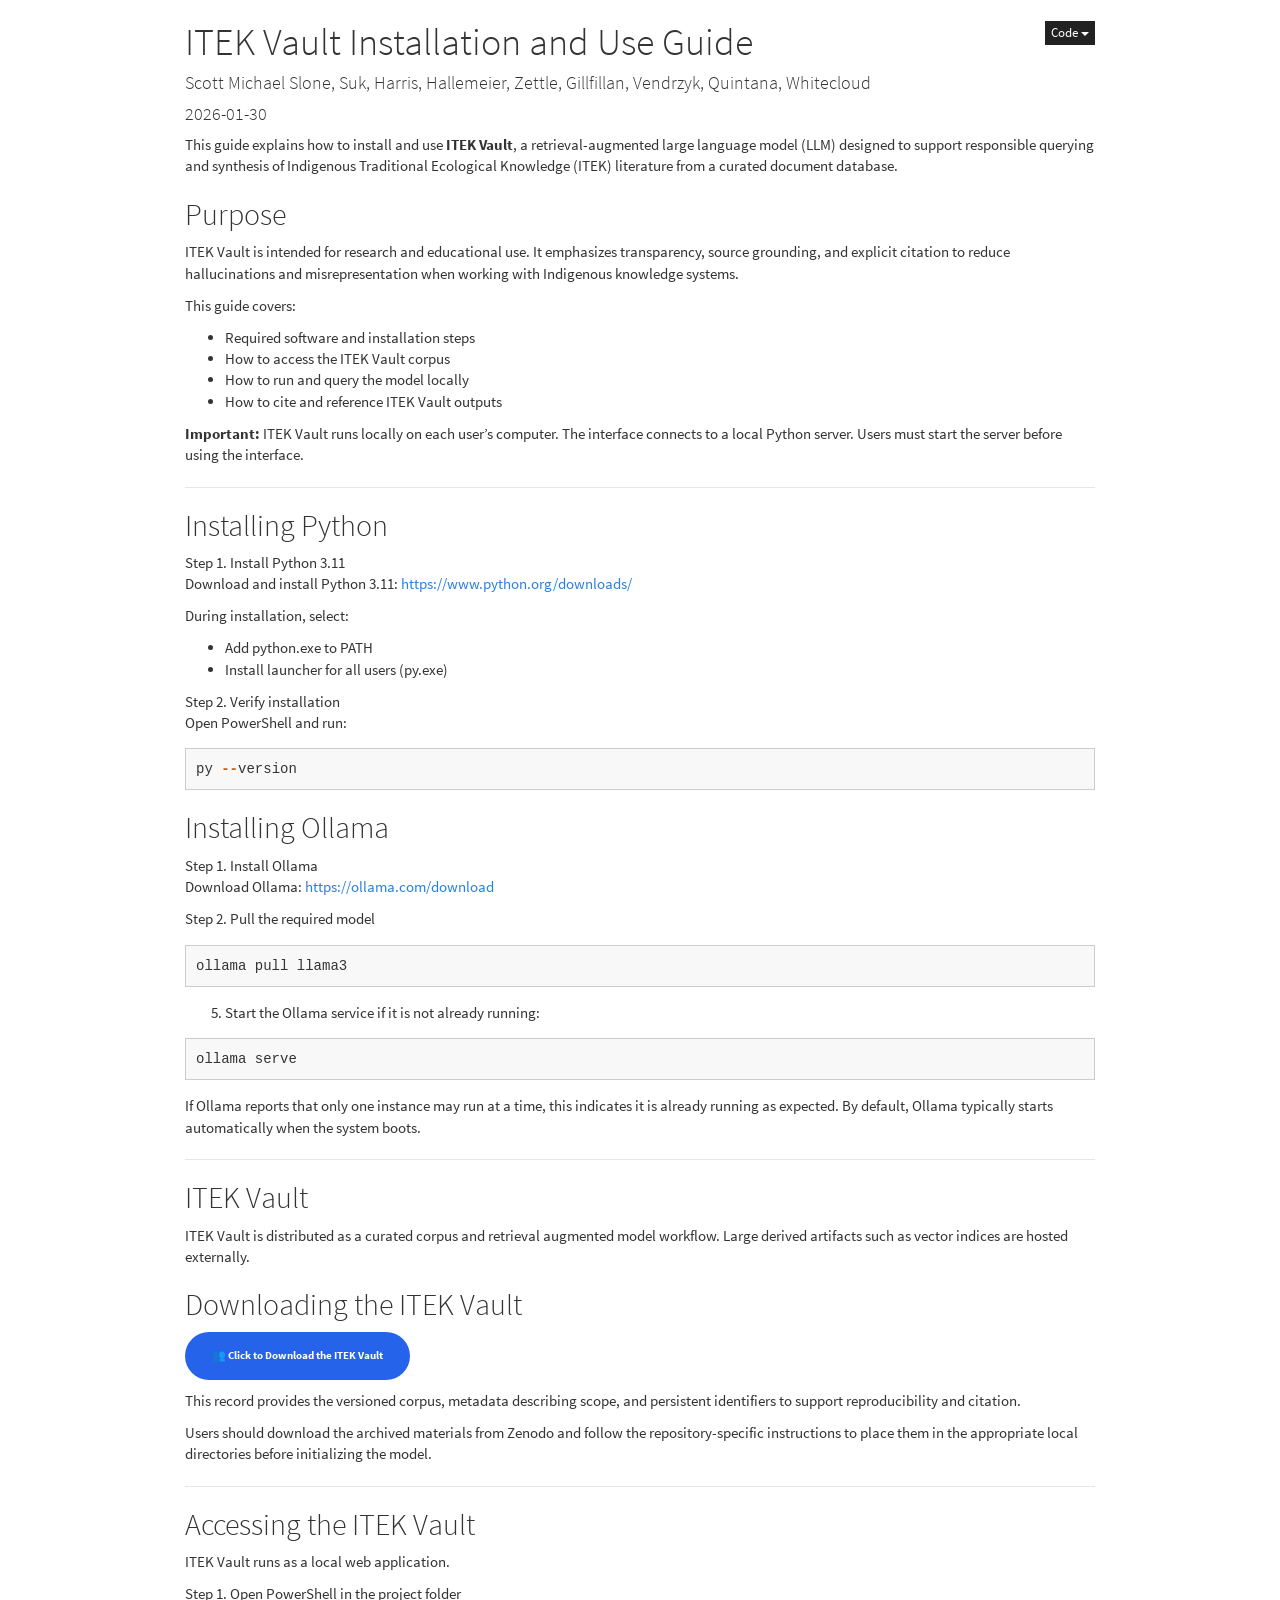
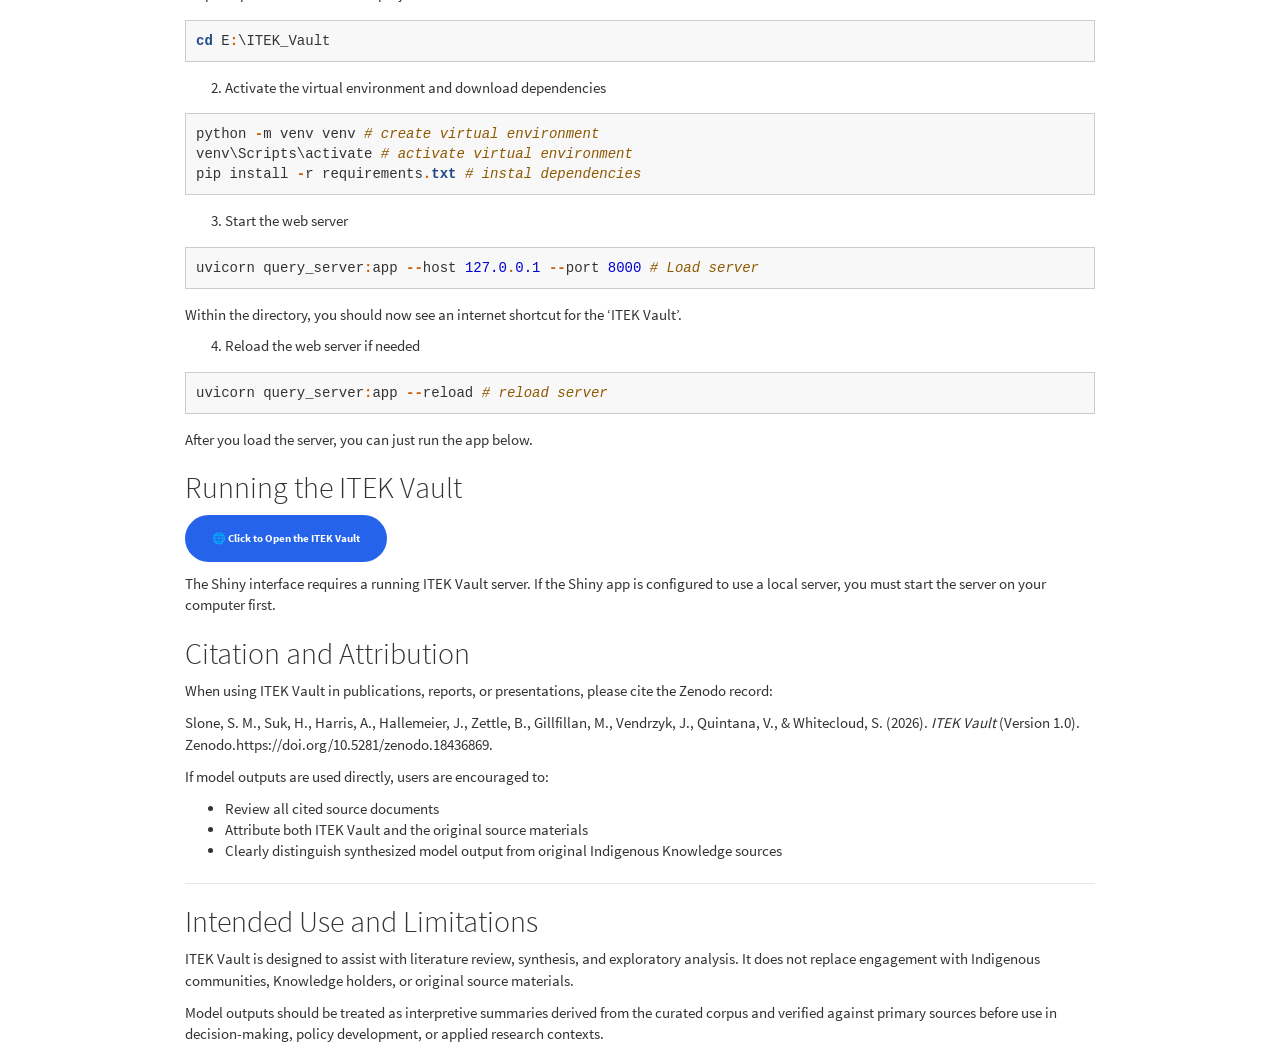
==== index.html @ 7c6944c1 "Add files via upload" ====
<!DOCTYPE html>

<html>

<head>

<meta charset="utf-8" />
<meta name="generator" content="pandoc" />
<meta http-equiv="X-UA-Compatible" content="IE=EDGE" />


<meta name="author" content="Scott Michael Slone, Suk, Harris, Hallemeier, Zettle, Gillfillan, Vendrzyk, Quintana, Whitecloud" />

<meta name="date" content="2026-01-30" />

<title>ITEK Vault Installation and Use Guide</title>

<script>// Pandoc 2.9 adds attributes on both header and div. We remove the former (to
// be compatible with the behavior of Pandoc < 2.8).
document.addEventListener('DOMContentLoaded', function(e) {
  var hs = document.querySelectorAll("div.section[class*='level'] > :first-child");
  var i, h, a;
  for (i = 0; i < hs.length; i++) {
    h = hs[i];
    if (!/^h[1-6]$/i.test(h.tagName)) continue;  // it should be a header h1-h6
    a = h.attributes;
    while (a.length > 0) h.removeAttribute(a[0].name);
  }
});
</script>
<script>/*! jQuery v3.6.0 | (c) OpenJS Foundation and other contributors | jquery.org/license */
!function(e,t){"use strict";"object"==typeof module&&"object"==typeof module.exports?module.exports=e.document?t(e,!0):function(e){if(!e.document)throw new Error("jQuery requires a window with a document");return t(e)}:t(e)}("undefined"!=typeof window?window:this,function(C,e){"use strict";var t=[],r=Object.getPrototypeOf,s=t.slice,g=t.flat?function(e){return t.flat.call(e)}:function(e){return t.concat.apply([],e)},u=t.push,i=t.indexOf,n={},o=n.toString,v=n.hasOwnProperty,a=v.toString,l=a.call(Object),y={},m=function(e){return"function"==typeof e&&"number"!=typeof e.nodeType&&"function"!=typeof e.item},x=function(e){return null!=e&&e===e.window},E=C.document,c={type:!0,src:!0,nonce:!0,noModule:!0};function b(e,t,n){var r,i,o=(n=n||E).createElement("script");if(o.text=e,t)for(r in c)(i=t[r]||t.getAttribute&&t.getAttribute(r))&&o.setAttribute(r,i);n.head.appendChild(o).parentNode.removeChild(o)}function w(e){return null==e?e+"":"object"==typeof e||"function"==typeof e?n[o.call(e)]||"object":typeof e}var f="3.6.0",S=function(e,t){return new S.fn.init(e,t)};function p(e){var t=!!e&&"length"in e&&e.length,n=w(e);return!m(e)&&!x(e)&&("array"===n||0===t||"number"==typeof t&&0<t&&t-1 in e)}S.fn=S.prototype={jquery:f,constructor:S,length:0,toArray:function(){return s.call(this)},get:function(e){return null==e?s.call(this):e<0?this[e+this.length]:this[e]},pushStack:function(e){var t=S.merge(this.constructor(),e);return t.prevObject=this,t},each:function(e){return S.each(this,e)},map:function(n){return this.pushStack(S.map(this,function(e,t){return n.call(e,t,e)}))},slice:function(){return this.pushStack(s.apply(this,arguments))},first:function(){return this.eq(0)},last:function(){return this.eq(-1)},even:function(){return this.pushStack(S.grep(this,function(e,t){return(t+1)%2}))},odd:function(){return this.pushStack(S.grep(this,function(e,t){return t%2}))},eq:function(e){var t=this.length,n=+e+(e<0?t:0);return this.pushStack(0<=n&&n<t?[this[n]]:[])},end:function(){return this.prevObject||this.constructor()},push:u,sort:t.sort,splice:t.splice},S.extend=S.fn.extend=function(){var e,t,n,r,i,o,a=arguments[0]||{},s=1,u=arguments.length,l=!1;for("boolean"==typeof a&&(l=a,a=arguments[s]||{},s++),"object"==typeof a||m(a)||(a={}),s===u&&(a=this,s--);s<u;s++)if(null!=(e=arguments[s]))for(t in e)r=e[t],"__proto__"!==t&&a!==r&&(l&&r&&(S.isPlainObject(r)||(i=Array.isArray(r)))?(n=a[t],o=i&&!Array.isArray(n)?[]:i||S.isPlainObject(n)?n:{},i=!1,a[t]=S.extend(l,o,r)):void 0!==r&&(a[t]=r));return a},S.extend({expando:"jQuery"+(f+Math.random()).replace(/\D/g,""),isReady:!0,error:function(e){throw new Error(e)},noop:function(){},isPlainObject:function(e){var t,n;return!(!e||"[object Object]"!==o.call(e))&&(!(t=r(e))||"function"==typeof(n=v.call(t,"constructor")&&t.constructor)&&a.call(n)===l)},isEmptyObject:function(e){var t;for(t in e)return!1;return!0},globalEval:function(e,t,n){b(e,{nonce:t&&t.nonce},n)},each:function(e,t){var n,r=0;if(p(e)){for(n=e.length;r<n;r++)if(!1===t.call(e[r],r,e[r]))break}else for(r in e)if(!1===t.call(e[r],r,e[r]))break;return e},makeArray:function(e,t){var n=t||[];return null!=e&&(p(Object(e))?S.merge(n,"string"==typeof e?[e]:e):u.call(n,e)),n},inArray:function(e,t,n){return null==t?-1:i.call(t,e,n)},merge:function(e,t){for(var n=+t.length,r=0,i=e.length;r<n;r++)e[i++]=t[r];return e.length=i,e},grep:function(e,t,n){for(var r=[],i=0,o=e.length,a=!n;i<o;i++)!t(e[i],i)!==a&&r.push(e[i]);return r},map:function(e,t,n){var r,i,o=0,a=[];if(p(e))for(r=e.length;o<r;o++)null!=(i=t(e[o],o,n))&&a.push(i);else for(o in e)null!=(i=t(e[o],o,n))&&a.push(i);return g(a)},guid:1,support:y}),"function"==typeof Symbol&&(S.fn[Symbol.iterator]=t[Symbol.iterator]),S.each("Boolean Number String Function Array Date RegExp Object Error Symbol".split(" "),function(e,t){n["[object "+t+"]"]=t.toLowerCase()});var d=function(n){var e,d,b,o,i,h,f,g,w,u,l,T,C,a,E,v,s,c,y,S="sizzle"+1*new Date,p=n.document,k=0,r=0,m=ue(),x=ue(),A=ue(),N=ue(),j=function(e,t){return e===t&&(l=!0),0},D={}.hasOwnProperty,t=[],q=t.pop,L=t.push,H=t.push,O=t.slice,P=function(e,t){for(var n=0,r=e.length;n<r;n++)if(e[n]===t)return n;return-1},R="checked|selected|async|autofocus|autoplay|controls|defer|disabled|hidden|ismap|loop|multiple|open|readonly|required|scoped",M="[\\x20\\t\\r\\n\\f]",I="(?:\\\\[\\da-fA-F]{1,6}"+M+"?|\\\\[^\\r\\n\\f]|[\\w-]|[^\0-\\x7f])+",W="\\["+M+"*("+I+")(?:"+M+"*([*^$|!~]?=)"+M+"*(?:'((?:\\\\.|[^\\\\'])*)'|\"((?:\\\\.|[^\\\\\"])*)\"|("+I+"))|)"+M+"*\\]",F=":("+I+")(?:\\((('((?:\\\\.|[^\\\\'])*)'|\"((?:\\\\.|[^\\\\\"])*)\")|((?:\\\\.|[^\\\\()[\\]]|"+W+")*)|.*)\\)|)",B=new RegExp(M+"+","g"),$=new RegExp("^"+M+"+|((?:^|[^\\\\])(?:\\\\.)*)"+M+"+$","g"),_=new RegExp("^"+M+"*,"+M+"*"),z=new RegExp("^"+M+"*([>+~]|"+M+")"+M+"*"),U=new RegExp(M+"|>"),X=new RegExp(F),V=new RegExp("^"+I+"$"),G={ID:new RegExp("^#("+I+")"),CLASS:new RegExp("^\\.("+I+")"),TAG:new RegExp("^("+I+"|[*])"),ATTR:new RegExp("^"+W),PSEUDO:new RegExp("^"+F),CHILD:new RegExp("^:(only|first|last|nth|nth-last)-(child|of-type)(?:\\("+M+"*(even|odd|(([+-]|)(\\d*)n|)"+M+"*(?:([+-]|)"+M+"*(\\d+)|))"+M+"*\\)|)","i"),bool:new RegExp("^(?:"+R+")$","i"),needsContext:new RegExp("^"+M+"*[>+~]|:(even|odd|eq|gt|lt|nth|first|last)(?:\\("+M+"*((?:-\\d)?\\d*)"+M+"*\\)|)(?=[^-]|$)","i")},Y=/HTML$/i,Q=/^(?:input|select|textarea|button)$/i,J=/^h\d$/i,K=/^[^{]+\{\s*\[native \w/,Z=/^(?:#([\w-]+)|(\w+)|\.([\w-]+))$/,ee=/[+~]/,te=new RegExp("\\\\[\\da-fA-F]{1,6}"+M+"?|\\\\([^\\r\\n\\f])","g"),ne=function(e,t){var n="0x"+e.slice(1)-65536;return t||(n<0?String.fromCharCode(n+65536):String.fromCharCode(n>>10|55296,1023&n|56320))},re=/([\0-\x1f\x7f]|^-?\d)|^-$|[^\0-\x1f\x7f-\uFFFF\w-]/g,ie=function(e,t){return t?"\0"===e?"\ufffd":e.slice(0,-1)+"\\"+e.charCodeAt(e.length-1).toString(16)+" ":"\\"+e},oe=function(){T()},ae=be(function(e){return!0===e.disabled&&"fieldset"===e.nodeName.toLowerCase()},{dir:"parentNode",next:"legend"});try{H.apply(t=O.call(p.childNodes),p.childNodes),t[p.childNodes.length].nodeType}catch(e){H={apply:t.length?function(e,t){L.apply(e,O.call(t))}:function(e,t){var n=e.length,r=0;while(e[n++]=t[r++]);e.length=n-1}}}function se(t,e,n,r){var i,o,a,s,u,l,c,f=e&&e.ownerDocument,p=e?e.nodeType:9;if(n=n||[],"string"!=typeof t||!t||1!==p&&9!==p&&11!==p)return n;if(!r&&(T(e),e=e||C,E)){if(11!==p&&(u=Z.exec(t)))if(i=u[1]){if(9===p){if(!(a=e.getElementById(i)))return n;if(a.id===i)return n.push(a),n}else if(f&&(a=f.getElementById(i))&&y(e,a)&&a.id===i)return n.push(a),n}else{if(u[2])return H.apply(n,e.getElementsByTagName(t)),n;if((i=u[3])&&d.getElementsByClassName&&e.getElementsByClassName)return H.apply(n,e.getElementsByClassName(i)),n}if(d.qsa&&!N[t+" "]&&(!v||!v.test(t))&&(1!==p||"object"!==e.nodeName.toLowerCase())){if(c=t,f=e,1===p&&(U.test(t)||z.test(t))){(f=ee.test(t)&&ye(e.parentNode)||e)===e&&d.scope||((s=e.getAttribute("id"))?s=s.replace(re,ie):e.setAttribute("id",s=S)),o=(l=h(t)).length;while(o--)l[o]=(s?"#"+s:":scope")+" "+xe(l[o]);c=l.join(",")}try{return H.apply(n,f.querySelectorAll(c)),n}catch(e){N(t,!0)}finally{s===S&&e.removeAttribute("id")}}}return g(t.replace($,"$1"),e,n,r)}function ue(){var r=[];return function e(t,n){return r.push(t+" ")>b.cacheLength&&delete e[r.shift()],e[t+" "]=n}}function le(e){return e[S]=!0,e}function ce(e){var t=C.createElement("fieldset");try{return!!e(t)}catch(e){return!1}finally{t.parentNode&&t.parentNode.removeChild(t),t=null}}function fe(e,t){var n=e.split("|"),r=n.length;while(r--)b.attrHandle[n[r]]=t}function pe(e,t){var n=t&&e,r=n&&1===e.nodeType&&1===t.nodeType&&e.sourceIndex-t.sourceIndex;if(r)return r;if(n)while(n=n.nextSibling)if(n===t)return-1;return e?1:-1}function de(t){return function(e){return"input"===e.nodeName.toLowerCase()&&e.type===t}}function he(n){return function(e){var t=e.nodeName.toLowerCase();return("input"===t||"button"===t)&&e.type===n}}function ge(t){return function(e){return"form"in e?e.parentNode&&!1===e.disabled?"label"in e?"label"in e.parentNode?e.parentNode.disabled===t:e.disabled===t:e.isDisabled===t||e.isDisabled!==!t&&ae(e)===t:e.disabled===t:"label"in e&&e.disabled===t}}function ve(a){return le(function(o){return o=+o,le(function(e,t){var n,r=a([],e.length,o),i=r.length;while(i--)e[n=r[i]]&&(e[n]=!(t[n]=e[n]))})})}function ye(e){return e&&"undefined"!=typeof e.getElementsByTagName&&e}for(e in d=se.support={},i=se.isXML=function(e){var t=e&&e.namespaceURI,n=e&&(e.ownerDocument||e).documentElement;return!Y.test(t||n&&n.nodeName||"HTML")},T=se.setDocument=function(e){var t,n,r=e?e.ownerDocument||e:p;return r!=C&&9===r.nodeType&&r.documentElement&&(a=(C=r).documentElement,E=!i(C),p!=C&&(n=C.defaultView)&&n.top!==n&&(n.addEventListener?n.addEventListener("unload",oe,!1):n.attachEvent&&n.attachEvent("onunload",oe)),d.scope=ce(function(e){return a.appendChild(e).appendChild(C.createElement("div")),"undefined"!=typeof e.querySelectorAll&&!e.querySelectorAll(":scope fieldset div").length}),d.attributes=ce(function(e){return e.className="i",!e.getAttribute("className")}),d.getElementsByTagName=ce(function(e){return e.appendChild(C.createComment("")),!e.getElementsByTagName("*").length}),d.getElementsByClassName=K.test(C.getElementsByClassName),d.getById=ce(function(e){return a.appendChild(e).id=S,!C.getElementsByName||!C.getElementsByName(S).length}),d.getById?(b.filter.ID=function(e){var t=e.replace(te,ne);return function(e){return e.getAttribute("id")===t}},b.find.ID=function(e,t){if("undefined"!=typeof t.getElementById&&E){var n=t.getElementById(e);return n?[n]:[]}}):(b.filter.ID=function(e){var n=e.replace(te,ne);return function(e){var t="undefined"!=typeof e.getAttributeNode&&e.getAttributeNode("id");return t&&t.value===n}},b.find.ID=function(e,t){if("undefined"!=typeof t.getElementById&&E){var n,r,i,o=t.getElementById(e);if(o){if((n=o.getAttributeNode("id"))&&n.value===e)return[o];i=t.getElementsByName(e),r=0;while(o=i[r++])if((n=o.getAttributeNode("id"))&&n.value===e)return[o]}return[]}}),b.find.TAG=d.getElementsByTagName?function(e,t){return"undefined"!=typeof t.getElementsByTagName?t.getElementsByTagName(e):d.qsa?t.querySelectorAll(e):void 0}:function(e,t){var n,r=[],i=0,o=t.getElementsByTagName(e);if("*"===e){while(n=o[i++])1===n.nodeType&&r.push(n);return r}return o},b.find.CLASS=d.getElementsByClassName&&function(e,t){if("undefined"!=typeof t.getElementsByClassName&&E)return t.getElementsByClassName(e)},s=[],v=[],(d.qsa=K.test(C.querySelectorAll))&&(ce(function(e){var t;a.appendChild(e).innerHTML="<a id='"+S+"'></a><select id='"+S+"-\r\\' msallowcapture=''><option selected=''></option></select>",e.querySelectorAll("[msallowcapture^='']").length&&v.push("[*^$]="+M+"*(?:''|\"\")"),e.querySelectorAll("[selected]").length||v.push("\\["+M+"*(?:value|"+R+")"),e.querySelectorAll("[id~="+S+"-]").length||v.push("~="),(t=C.createElement("input")).setAttribute("name",""),e.appendChild(t),e.querySelectorAll("[name='']").length||v.push("\\["+M+"*name"+M+"*="+M+"*(?:''|\"\")"),e.querySelectorAll(":checked").length||v.push(":checked"),e.querySelectorAll("a#"+S+"+*").length||v.push(".#.+[+~]"),e.querySelectorAll("\\\f"),v.push("[\\r\\n\\f]")}),ce(function(e){e.innerHTML="<a href='' disabled='disabled'></a><select disabled='disabled'><option/></select>";var t=C.createElement("input");t.setAttribute("type","hidden"),e.appendChild(t).setAttribute("name","D"),e.querySelectorAll("[name=d]").length&&v.push("name"+M+"*[*^$|!~]?="),2!==e.querySelectorAll(":enabled").length&&v.push(":enabled",":disabled"),a.appendChild(e).disabled=!0,2!==e.querySelectorAll(":disabled").length&&v.push(":enabled",":disabled"),e.querySelectorAll("*,:x"),v.push(",.*:")})),(d.matchesSelector=K.test(c=a.matches||a.webkitMatchesSelector||a.mozMatchesSelector||a.oMatchesSelector||a.msMatchesSelector))&&ce(function(e){d.disconnectedMatch=c.call(e,"*"),c.call(e,"[s!='']:x"),s.push("!=",F)}),v=v.length&&new RegExp(v.join("|")),s=s.length&&new RegExp(s.join("|")),t=K.test(a.compareDocumentPosition),y=t||K.test(a.contains)?function(e,t){var n=9===e.nodeType?e.documentElement:e,r=t&&t.parentNode;return e===r||!(!r||1!==r.nodeType||!(n.contains?n.contains(r):e.compareDocumentPosition&&16&e.compareDocumentPosition(r)))}:function(e,t){if(t)while(t=t.parentNode)if(t===e)return!0;return!1},j=t?function(e,t){if(e===t)return l=!0,0;var n=!e.compareDocumentPosition-!t.compareDocumentPosition;return n||(1&(n=(e.ownerDocument||e)==(t.ownerDocument||t)?e.compareDocumentPosition(t):1)||!d.sortDetached&&t.compareDocumentPosition(e)===n?e==C||e.ownerDocument==p&&y(p,e)?-1:t==C||t.ownerDocument==p&&y(p,t)?1:u?P(u,e)-P(u,t):0:4&n?-1:1)}:function(e,t){if(e===t)return l=!0,0;var n,r=0,i=e.parentNode,o=t.parentNode,a=[e],s=[t];if(!i||!o)return e==C?-1:t==C?1:i?-1:o?1:u?P(u,e)-P(u,t):0;if(i===o)return pe(e,t);n=e;while(n=n.parentNode)a.unshift(n);n=t;while(n=n.parentNode)s.unshift(n);while(a[r]===s[r])r++;return r?pe(a[r],s[r]):a[r]==p?-1:s[r]==p?1:0}),C},se.matches=function(e,t){return se(e,null,null,t)},se.matchesSelector=function(e,t){if(T(e),d.matchesSelector&&E&&!N[t+" "]&&(!s||!s.test(t))&&(!v||!v.test(t)))try{var n=c.call(e,t);if(n||d.disconnectedMatch||e.document&&11!==e.document.nodeType)return n}catch(e){N(t,!0)}return 0<se(t,C,null,[e]).length},se.contains=function(e,t){return(e.ownerDocument||e)!=C&&T(e),y(e,t)},se.attr=function(e,t){(e.ownerDocument||e)!=C&&T(e);var n=b.attrHandle[t.toLowerCase()],r=n&&D.call(b.attrHandle,t.toLowerCase())?n(e,t,!E):void 0;return void 0!==r?r:d.attributes||!E?e.getAttribute(t):(r=e.getAttributeNode(t))&&r.specified?r.value:null},se.escape=function(e){return(e+"").replace(re,ie)},se.error=function(e){throw new Error("Syntax error, unrecognized expression: "+e)},se.uniqueSort=function(e){var t,n=[],r=0,i=0;if(l=!d.detectDuplicates,u=!d.sortStable&&e.slice(0),e.sort(j),l){while(t=e[i++])t===e[i]&&(r=n.push(i));while(r--)e.splice(n[r],1)}return u=null,e},o=se.getText=function(e){var t,n="",r=0,i=e.nodeType;if(i){if(1===i||9===i||11===i){if("string"==typeof e.textContent)return e.textContent;for(e=e.firstChild;e;e=e.nextSibling)n+=o(e)}else if(3===i||4===i)return e.nodeValue}else while(t=e[r++])n+=o(t);return n},(b=se.selectors={cacheLength:50,createPseudo:le,match:G,attrHandle:{},find:{},relative:{">":{dir:"parentNode",first:!0}," ":{dir:"parentNode"},"+":{dir:"previousSibling",first:!0},"~":{dir:"previousSibling"}},preFilter:{ATTR:function(e){return e[1]=e[1].replace(te,ne),e[3]=(e[3]||e[4]||e[5]||"").replace(te,ne),"~="===e[2]&&(e[3]=" "+e[3]+" "),e.slice(0,4)},CHILD:function(e){return e[1]=e[1].toLowerCase(),"nth"===e[1].slice(0,3)?(e[3]||se.error(e[0]),e[4]=+(e[4]?e[5]+(e[6]||1):2*("even"===e[3]||"odd"===e[3])),e[5]=+(e[7]+e[8]||"odd"===e[3])):e[3]&&se.error(e[0]),e},PSEUDO:function(e){var t,n=!e[6]&&e[2];return G.CHILD.test(e[0])?null:(e[3]?e[2]=e[4]||e[5]||"":n&&X.test(n)&&(t=h(n,!0))&&(t=n.indexOf(")",n.length-t)-n.length)&&(e[0]=e[0].slice(0,t),e[2]=n.slice(0,t)),e.slice(0,3))}},filter:{TAG:function(e){var t=e.replace(te,ne).toLowerCase();return"*"===e?function(){return!0}:function(e){return e.nodeName&&e.nodeName.toLowerCase()===t}},CLASS:function(e){var t=m[e+" "];return t||(t=new RegExp("(^|"+M+")"+e+"("+M+"|$)"))&&m(e,function(e){return t.test("string"==typeof e.className&&e.className||"undefined"!=typeof e.getAttribute&&e.getAttribute("class")||"")})},ATTR:function(n,r,i){return function(e){var t=se.attr(e,n);return null==t?"!="===r:!r||(t+="","="===r?t===i:"!="===r?t!==i:"^="===r?i&&0===t.indexOf(i):"*="===r?i&&-1<t.indexOf(i):"$="===r?i&&t.slice(-i.length)===i:"~="===r?-1<(" "+t.replace(B," ")+" ").indexOf(i):"|="===r&&(t===i||t.slice(0,i.length+1)===i+"-"))}},CHILD:function(h,e,t,g,v){var y="nth"!==h.slice(0,3),m="last"!==h.slice(-4),x="of-type"===e;return 1===g&&0===v?function(e){return!!e.parentNode}:function(e,t,n){var r,i,o,a,s,u,l=y!==m?"nextSibling":"previousSibling",c=e.parentNode,f=x&&e.nodeName.toLowerCase(),p=!n&&!x,d=!1;if(c){if(y){while(l){a=e;while(a=a[l])if(x?a.nodeName.toLowerCase()===f:1===a.nodeType)return!1;u=l="only"===h&&!u&&"nextSibling"}return!0}if(u=[m?c.firstChild:c.lastChild],m&&p){d=(s=(r=(i=(o=(a=c)[S]||(a[S]={}))[a.uniqueID]||(o[a.uniqueID]={}))[h]||[])[0]===k&&r[1])&&r[2],a=s&&c.childNodes[s];while(a=++s&&a&&a[l]||(d=s=0)||u.pop())if(1===a.nodeType&&++d&&a===e){i[h]=[k,s,d];break}}else if(p&&(d=s=(r=(i=(o=(a=e)[S]||(a[S]={}))[a.uniqueID]||(o[a.uniqueID]={}))[h]||[])[0]===k&&r[1]),!1===d)while(a=++s&&a&&a[l]||(d=s=0)||u.pop())if((x?a.nodeName.toLowerCase()===f:1===a.nodeType)&&++d&&(p&&((i=(o=a[S]||(a[S]={}))[a.uniqueID]||(o[a.uniqueID]={}))[h]=[k,d]),a===e))break;return(d-=v)===g||d%g==0&&0<=d/g}}},PSEUDO:function(e,o){var t,a=b.pseudos[e]||b.setFilters[e.toLowerCase()]||se.error("unsupported pseudo: "+e);return a[S]?a(o):1<a.length?(t=[e,e,"",o],b.setFilters.hasOwnProperty(e.toLowerCase())?le(function(e,t){var n,r=a(e,o),i=r.length;while(i--)e[n=P(e,r[i])]=!(t[n]=r[i])}):function(e){return a(e,0,t)}):a}},pseudos:{not:le(function(e){var r=[],i=[],s=f(e.replace($,"$1"));return s[S]?le(function(e,t,n,r){var i,o=s(e,null,r,[]),a=e.length;while(a--)(i=o[a])&&(e[a]=!(t[a]=i))}):function(e,t,n){return r[0]=e,s(r,null,n,i),r[0]=null,!i.pop()}}),has:le(function(t){return function(e){return 0<se(t,e).length}}),contains:le(function(t){return t=t.replace(te,ne),function(e){return-1<(e.textContent||o(e)).indexOf(t)}}),lang:le(function(n){return V.test(n||"")||se.error("unsupported lang: "+n),n=n.replace(te,ne).toLowerCase(),function(e){var t;do{if(t=E?e.lang:e.getAttribute("xml:lang")||e.getAttribute("lang"))return(t=t.toLowerCase())===n||0===t.indexOf(n+"-")}while((e=e.parentNode)&&1===e.nodeType);return!1}}),target:function(e){var t=n.location&&n.location.hash;return t&&t.slice(1)===e.id},root:function(e){return e===a},focus:function(e){return e===C.activeElement&&(!C.hasFocus||C.hasFocus())&&!!(e.type||e.href||~e.tabIndex)},enabled:ge(!1),disabled:ge(!0),checked:function(e){var t=e.nodeName.toLowerCase();return"input"===t&&!!e.checked||"option"===t&&!!e.selected},selected:function(e){return e.parentNode&&e.parentNode.selectedIndex,!0===e.selected},empty:function(e){for(e=e.firstChild;e;e=e.nextSibling)if(e.nodeType<6)return!1;return!0},parent:function(e){return!b.pseudos.empty(e)},header:function(e){return J.test(e.nodeName)},input:function(e){return Q.test(e.nodeName)},button:function(e){var t=e.nodeName.toLowerCase();return"input"===t&&"button"===e.type||"button"===t},text:function(e){var t;return"input"===e.nodeName.toLowerCase()&&"text"===e.type&&(null==(t=e.getAttribute("type"))||"text"===t.toLowerCase())},first:ve(function(){return[0]}),last:ve(function(e,t){return[t-1]}),eq:ve(function(e,t,n){return[n<0?n+t:n]}),even:ve(function(e,t){for(var n=0;n<t;n+=2)e.push(n);return e}),odd:ve(function(e,t){for(var n=1;n<t;n+=2)e.push(n);return e}),lt:ve(function(e,t,n){for(var r=n<0?n+t:t<n?t:n;0<=--r;)e.push(r);return e}),gt:ve(function(e,t,n){for(var r=n<0?n+t:n;++r<t;)e.push(r);return e})}}).pseudos.nth=b.pseudos.eq,{radio:!0,checkbox:!0,file:!0,password:!0,image:!0})b.pseudos[e]=de(e);for(e in{submit:!0,reset:!0})b.pseudos[e]=he(e);function me(){}function xe(e){for(var t=0,n=e.length,r="";t<n;t++)r+=e[t].value;return r}function be(s,e,t){var u=e.dir,l=e.next,c=l||u,f=t&&"parentNode"===c,p=r++;return e.first?function(e,t,n){while(e=e[u])if(1===e.nodeType||f)return s(e,t,n);return!1}:function(e,t,n){var r,i,o,a=[k,p];if(n){while(e=e[u])if((1===e.nodeType||f)&&s(e,t,n))return!0}else while(e=e[u])if(1===e.nodeType||f)if(i=(o=e[S]||(e[S]={}))[e.uniqueID]||(o[e.uniqueID]={}),l&&l===e.nodeName.toLowerCase())e=e[u]||e;else{if((r=i[c])&&r[0]===k&&r[1]===p)return a[2]=r[2];if((i[c]=a)[2]=s(e,t,n))return!0}return!1}}function we(i){return 1<i.length?function(e,t,n){var r=i.length;while(r--)if(!i[r](e,t,n))return!1;return!0}:i[0]}function Te(e,t,n,r,i){for(var o,a=[],s=0,u=e.length,l=null!=t;s<u;s++)(o=e[s])&&(n&&!n(o,r,i)||(a.push(o),l&&t.push(s)));return a}function Ce(d,h,g,v,y,e){return v&&!v[S]&&(v=Ce(v)),y&&!y[S]&&(y=Ce(y,e)),le(function(e,t,n,r){var i,o,a,s=[],u=[],l=t.length,c=e||function(e,t,n){for(var r=0,i=t.length;r<i;r++)se(e,t[r],n);return n}(h||"*",n.nodeType?[n]:n,[]),f=!d||!e&&h?c:Te(c,s,d,n,r),p=g?y||(e?d:l||v)?[]:t:f;if(g&&g(f,p,n,r),v){i=Te(p,u),v(i,[],n,r),o=i.length;while(o--)(a=i[o])&&(p[u[o]]=!(f[u[o]]=a))}if(e){if(y||d){if(y){i=[],o=p.length;while(o--)(a=p[o])&&i.push(f[o]=a);y(null,p=[],i,r)}o=p.length;while(o--)(a=p[o])&&-1<(i=y?P(e,a):s[o])&&(e[i]=!(t[i]=a))}}else p=Te(p===t?p.splice(l,p.length):p),y?y(null,t,p,r):H.apply(t,p)})}function Ee(e){for(var i,t,n,r=e.length,o=b.relative[e[0].type],a=o||b.relative[" "],s=o?1:0,u=be(function(e){return e===i},a,!0),l=be(function(e){return-1<P(i,e)},a,!0),c=[function(e,t,n){var r=!o&&(n||t!==w)||((i=t).nodeType?u(e,t,n):l(e,t,n));return i=null,r}];s<r;s++)if(t=b.relative[e[s].type])c=[be(we(c),t)];else{if((t=b.filter[e[s].type].apply(null,e[s].matches))[S]){for(n=++s;n<r;n++)if(b.relative[e[n].type])break;return Ce(1<s&&we(c),1<s&&xe(e.slice(0,s-1).concat({value:" "===e[s-2].type?"*":""})).replace($,"$1"),t,s<n&&Ee(e.slice(s,n)),n<r&&Ee(e=e.slice(n)),n<r&&xe(e))}c.push(t)}return we(c)}return me.prototype=b.filters=b.pseudos,b.setFilters=new me,h=se.tokenize=function(e,t){var n,r,i,o,a,s,u,l=x[e+" "];if(l)return t?0:l.slice(0);a=e,s=[],u=b.preFilter;while(a){for(o in n&&!(r=_.exec(a))||(r&&(a=a.slice(r[0].length)||a),s.push(i=[])),n=!1,(r=z.exec(a))&&(n=r.shift(),i.push({value:n,type:r[0].replace($," ")}),a=a.slice(n.length)),b.filter)!(r=G[o].exec(a))||u[o]&&!(r=u[o](r))||(n=r.shift(),i.push({value:n,type:o,matches:r}),a=a.slice(n.length));if(!n)break}return t?a.length:a?se.error(e):x(e,s).slice(0)},f=se.compile=function(e,t){var n,v,y,m,x,r,i=[],o=[],a=A[e+" "];if(!a){t||(t=h(e)),n=t.length;while(n--)(a=Ee(t[n]))[S]?i.push(a):o.push(a);(a=A(e,(v=o,m=0<(y=i).length,x=0<v.length,r=function(e,t,n,r,i){var o,a,s,u=0,l="0",c=e&&[],f=[],p=w,d=e||x&&b.find.TAG("*",i),h=k+=null==p?1:Math.random()||.1,g=d.length;for(i&&(w=t==C||t||i);l!==g&&null!=(o=d[l]);l++){if(x&&o){a=0,t||o.ownerDocument==C||(T(o),n=!E);while(s=v[a++])if(s(o,t||C,n)){r.push(o);break}i&&(k=h)}m&&((o=!s&&o)&&u--,e&&c.push(o))}if(u+=l,m&&l!==u){a=0;while(s=y[a++])s(c,f,t,n);if(e){if(0<u)while(l--)c[l]||f[l]||(f[l]=q.call(r));f=Te(f)}H.apply(r,f),i&&!e&&0<f.length&&1<u+y.length&&se.uniqueSort(r)}return i&&(k=h,w=p),c},m?le(r):r))).selector=e}return a},g=se.select=function(e,t,n,r){var i,o,a,s,u,l="function"==typeof e&&e,c=!r&&h(e=l.selector||e);if(n=n||[],1===c.length){if(2<(o=c[0]=c[0].slice(0)).length&&"ID"===(a=o[0]).type&&9===t.nodeType&&E&&b.relative[o[1].type]){if(!(t=(b.find.ID(a.matches[0].replace(te,ne),t)||[])[0]))return n;l&&(t=t.parentNode),e=e.slice(o.shift().value.length)}i=G.needsContext.test(e)?0:o.length;while(i--){if(a=o[i],b.relative[s=a.type])break;if((u=b.find[s])&&(r=u(a.matches[0].replace(te,ne),ee.test(o[0].type)&&ye(t.parentNode)||t))){if(o.splice(i,1),!(e=r.length&&xe(o)))return H.apply(n,r),n;break}}}return(l||f(e,c))(r,t,!E,n,!t||ee.test(e)&&ye(t.parentNode)||t),n},d.sortStable=S.split("").sort(j).join("")===S,d.detectDuplicates=!!l,T(),d.sortDetached=ce(function(e){return 1&e.compareDocumentPosition(C.createElement("fieldset"))}),ce(function(e){return e.innerHTML="<a href='#'></a>","#"===e.firstChild.getAttribute("href")})||fe("type|href|height|width",function(e,t,n){if(!n)return e.getAttribute(t,"type"===t.toLowerCase()?1:2)}),d.attributes&&ce(function(e){return e.innerHTML="<input/>",e.firstChild.setAttribute("value",""),""===e.firstChild.getAttribute("value")})||fe("value",function(e,t,n){if(!n&&"input"===e.nodeName.toLowerCase())return e.defaultValue}),ce(function(e){return null==e.getAttribute("disabled")})||fe(R,function(e,t,n){var r;if(!n)return!0===e[t]?t.toLowerCase():(r=e.getAttributeNode(t))&&r.specified?r.value:null}),se}(C);S.find=d,S.expr=d.selectors,S.expr[":"]=S.expr.pseudos,S.uniqueSort=S.unique=d.uniqueSort,S.text=d.getText,S.isXMLDoc=d.isXML,S.contains=d.contains,S.escapeSelector=d.escape;var h=function(e,t,n){var r=[],i=void 0!==n;while((e=e[t])&&9!==e.nodeType)if(1===e.nodeType){if(i&&S(e).is(n))break;r.push(e)}return r},T=function(e,t){for(var n=[];e;e=e.nextSibling)1===e.nodeType&&e!==t&&n.push(e);return n},k=S.expr.match.needsContext;function A(e,t){return e.nodeName&&e.nodeName.toLowerCase()===t.toLowerCase()}var N=/^<([a-z][^\/\0>:\x20\t\r\n\f]*)[\x20\t\r\n\f]*\/?>(?:<\/\1>|)$/i;function j(e,n,r){return m(n)?S.grep(e,function(e,t){return!!n.call(e,t,e)!==r}):n.nodeType?S.grep(e,function(e){return e===n!==r}):"string"!=typeof n?S.grep(e,function(e){return-1<i.call(n,e)!==r}):S.filter(n,e,r)}S.filter=function(e,t,n){var r=t[0];return n&&(e=":not("+e+")"),1===t.length&&1===r.nodeType?S.find.matchesSelector(r,e)?[r]:[]:S.find.matches(e,S.grep(t,function(e){return 1===e.nodeType}))},S.fn.extend({find:function(e){var t,n,r=this.length,i=this;if("string"!=typeof e)return this.pushStack(S(e).filter(function(){for(t=0;t<r;t++)if(S.contains(i[t],this))return!0}));for(n=this.pushStack([]),t=0;t<r;t++)S.find(e,i[t],n);return 1<r?S.uniqueSort(n):n},filter:function(e){return this.pushStack(j(this,e||[],!1))},not:function(e){return this.pushStack(j(this,e||[],!0))},is:function(e){return!!j(this,"string"==typeof e&&k.test(e)?S(e):e||[],!1).length}});var D,q=/^(?:\s*(<[\w\W]+>)[^>]*|#([\w-]+))$/;(S.fn.init=function(e,t,n){var r,i;if(!e)return this;if(n=n||D,"string"==typeof e){if(!(r="<"===e[0]&&">"===e[e.length-1]&&3<=e.length?[null,e,null]:q.exec(e))||!r[1]&&t)return!t||t.jquery?(t||n).find(e):this.constructor(t).find(e);if(r[1]){if(t=t instanceof S?t[0]:t,S.merge(this,S.parseHTML(r[1],t&&t.nodeType?t.ownerDocument||t:E,!0)),N.test(r[1])&&S.isPlainObject(t))for(r in t)m(this[r])?this[r](t[r]):this.attr(r,t[r]);return this}return(i=E.getElementById(r[2]))&&(this[0]=i,this.length=1),this}return e.nodeType?(this[0]=e,this.length=1,this):m(e)?void 0!==n.ready?n.ready(e):e(S):S.makeArray(e,this)}).prototype=S.fn,D=S(E);var L=/^(?:parents|prev(?:Until|All))/,H={children:!0,contents:!0,next:!0,prev:!0};function O(e,t){while((e=e[t])&&1!==e.nodeType);return e}S.fn.extend({has:function(e){var t=S(e,this),n=t.length;return this.filter(function(){for(var e=0;e<n;e++)if(S.contains(this,t[e]))return!0})},closest:function(e,t){var n,r=0,i=this.length,o=[],a="string"!=typeof e&&S(e);if(!k.test(e))for(;r<i;r++)for(n=this[r];n&&n!==t;n=n.parentNode)if(n.nodeType<11&&(a?-1<a.index(n):1===n.nodeType&&S.find.matchesSelector(n,e))){o.push(n);break}return this.pushStack(1<o.length?S.uniqueSort(o):o)},index:function(e){return e?"string"==typeof e?i.call(S(e),this[0]):i.call(this,e.jquery?e[0]:e):this[0]&&this[0].parentNode?this.first().prevAll().length:-1},add:function(e,t){return this.pushStack(S.uniqueSort(S.merge(this.get(),S(e,t))))},addBack:function(e){return this.add(null==e?this.prevObject:this.prevObject.filter(e))}}),S.each({parent:function(e){var t=e.parentNode;return t&&11!==t.nodeType?t:null},parents:function(e){return h(e,"parentNode")},parentsUntil:function(e,t,n){return h(e,"parentNode",n)},next:function(e){return O(e,"nextSibling")},prev:function(e){return O(e,"previousSibling")},nextAll:function(e){return h(e,"nextSibling")},prevAll:function(e){return h(e,"previousSibling")},nextUntil:function(e,t,n){return h(e,"nextSibling",n)},prevUntil:function(e,t,n){return h(e,"previousSibling",n)},siblings:function(e){return T((e.parentNode||{}).firstChild,e)},children:function(e){return T(e.firstChild)},contents:function(e){return null!=e.contentDocument&&r(e.contentDocument)?e.contentDocument:(A(e,"template")&&(e=e.content||e),S.merge([],e.childNodes))}},function(r,i){S.fn[r]=function(e,t){var n=S.map(this,i,e);return"Until"!==r.slice(-5)&&(t=e),t&&"string"==typeof t&&(n=S.filter(t,n)),1<this.length&&(H[r]||S.uniqueSort(n),L.test(r)&&n.reverse()),this.pushStack(n)}});var P=/[^\x20\t\r\n\f]+/g;function R(e){return e}function M(e){throw e}function I(e,t,n,r){var i;try{e&&m(i=e.promise)?i.call(e).done(t).fail(n):e&&m(i=e.then)?i.call(e,t,n):t.apply(void 0,[e].slice(r))}catch(e){n.apply(void 0,[e])}}S.Callbacks=function(r){var e,n;r="string"==typeof r?(e=r,n={},S.each(e.match(P)||[],function(e,t){n[t]=!0}),n):S.extend({},r);var i,t,o,a,s=[],u=[],l=-1,c=function(){for(a=a||r.once,o=i=!0;u.length;l=-1){t=u.shift();while(++l<s.length)!1===s[l].apply(t[0],t[1])&&r.stopOnFalse&&(l=s.length,t=!1)}r.memory||(t=!1),i=!1,a&&(s=t?[]:"")},f={add:function(){return s&&(t&&!i&&(l=s.length-1,u.push(t)),function n(e){S.each(e,function(e,t){m(t)?r.unique&&f.has(t)||s.push(t):t&&t.length&&"string"!==w(t)&&n(t)})}(arguments),t&&!i&&c()),this},remove:function(){return S.each(arguments,function(e,t){var n;while(-1<(n=S.inArray(t,s,n)))s.splice(n,1),n<=l&&l--}),this},has:function(e){return e?-1<S.inArray(e,s):0<s.length},empty:function(){return s&&(s=[]),this},disable:function(){return a=u=[],s=t="",this},disabled:function(){return!s},lock:function(){return a=u=[],t||i||(s=t=""),this},locked:function(){return!!a},fireWith:function(e,t){return a||(t=[e,(t=t||[]).slice?t.slice():t],u.push(t),i||c()),this},fire:function(){return f.fireWith(this,arguments),this},fired:function(){return!!o}};return f},S.extend({Deferred:function(e){var o=[["notify","progress",S.Callbacks("memory"),S.Callbacks("memory"),2],["resolve","done",S.Callbacks("once memory"),S.Callbacks("once memory"),0,"resolved"],["reject","fail",S.Callbacks("once memory"),S.Callbacks("once memory"),1,"rejected"]],i="pending",a={state:function(){return i},always:function(){return s.done(arguments).fail(arguments),this},"catch":function(e){return a.then(null,e)},pipe:function(){var i=arguments;return S.Deferred(function(r){S.each(o,function(e,t){var n=m(i[t[4]])&&i[t[4]];s[t[1]](function(){var e=n&&n.apply(this,arguments);e&&m(e.promise)?e.promise().progress(r.notify).done(r.resolve).fail(r.reject):r[t[0]+"With"](this,n?[e]:arguments)})}),i=null}).promise()},then:function(t,n,r){var u=0;function l(i,o,a,s){return function(){var n=this,r=arguments,e=function(){var e,t;if(!(i<u)){if((e=a.apply(n,r))===o.promise())throw new TypeError("Thenable self-resolution");t=e&&("object"==typeof e||"function"==typeof e)&&e.then,m(t)?s?t.call(e,l(u,o,R,s),l(u,o,M,s)):(u++,t.call(e,l(u,o,R,s),l(u,o,M,s),l(u,o,R,o.notifyWith))):(a!==R&&(n=void 0,r=[e]),(s||o.resolveWith)(n,r))}},t=s?e:function(){try{e()}catch(e){S.Deferred.exceptionHook&&S.Deferred.exceptionHook(e,t.stackTrace),u<=i+1&&(a!==M&&(n=void 0,r=[e]),o.rejectWith(n,r))}};i?t():(S.Deferred.getStackHook&&(t.stackTrace=S.Deferred.getStackHook()),C.setTimeout(t))}}return S.Deferred(function(e){o[0][3].add(l(0,e,m(r)?r:R,e.notifyWith)),o[1][3].add(l(0,e,m(t)?t:R)),o[2][3].add(l(0,e,m(n)?n:M))}).promise()},promise:function(e){return null!=e?S.extend(e,a):a}},s={};return S.each(o,function(e,t){var n=t[2],r=t[5];a[t[1]]=n.add,r&&n.add(function(){i=r},o[3-e][2].disable,o[3-e][3].disable,o[0][2].lock,o[0][3].lock),n.add(t[3].fire),s[t[0]]=function(){return s[t[0]+"With"](this===s?void 0:this,arguments),this},s[t[0]+"With"]=n.fireWith}),a.promise(s),e&&e.call(s,s),s},when:function(e){var n=arguments.length,t=n,r=Array(t),i=s.call(arguments),o=S.Deferred(),a=function(t){return function(e){r[t]=this,i[t]=1<arguments.length?s.call(arguments):e,--n||o.resolveWith(r,i)}};if(n<=1&&(I(e,o.done(a(t)).resolve,o.reject,!n),"pending"===o.state()||m(i[t]&&i[t].then)))return o.then();while(t--)I(i[t],a(t),o.reject);return o.promise()}});var W=/^(Eval|Internal|Range|Reference|Syntax|Type|URI)Error$/;S.Deferred.exceptionHook=function(e,t){C.console&&C.console.warn&&e&&W.test(e.name)&&C.console.warn("jQuery.Deferred exception: "+e.message,e.stack,t)},S.readyException=function(e){C.setTimeout(function(){throw e})};var F=S.Deferred();function B(){E.removeEventListener("DOMContentLoaded",B),C.removeEventListener("load",B),S.ready()}S.fn.ready=function(e){return F.then(e)["catch"](function(e){S.readyException(e)}),this},S.extend({isReady:!1,readyWait:1,ready:function(e){(!0===e?--S.readyWait:S.isReady)||(S.isReady=!0)!==e&&0<--S.readyWait||F.resolveWith(E,[S])}}),S.ready.then=F.then,"complete"===E.readyState||"loading"!==E.readyState&&!E.documentElement.doScroll?C.setTimeout(S.ready):(E.addEventListener("DOMContentLoaded",B),C.addEventListener("load",B));var $=function(e,t,n,r,i,o,a){var s=0,u=e.length,l=null==n;if("object"===w(n))for(s in i=!0,n)$(e,t,s,n[s],!0,o,a);else if(void 0!==r&&(i=!0,m(r)||(a=!0),l&&(a?(t.call(e,r),t=null):(l=t,t=function(e,t,n){return l.call(S(e),n)})),t))for(;s<u;s++)t(e[s],n,a?r:r.call(e[s],s,t(e[s],n)));return i?e:l?t.call(e):u?t(e[0],n):o},_=/^-ms-/,z=/-([a-z])/g;function U(e,t){return t.toUpperCase()}function X(e){return e.replace(_,"ms-").replace(z,U)}var V=function(e){return 1===e.nodeType||9===e.nodeType||!+e.nodeType};function G(){this.expando=S.expando+G.uid++}G.uid=1,G.prototype={cache:function(e){var t=e[this.expando];return t||(t={},V(e)&&(e.nodeType?e[this.expando]=t:Object.defineProperty(e,this.expando,{value:t,configurable:!0}))),t},set:function(e,t,n){var r,i=this.cache(e);if("string"==typeof t)i[X(t)]=n;else for(r in t)i[X(r)]=t[r];return i},get:function(e,t){return void 0===t?this.cache(e):e[this.expando]&&e[this.expando][X(t)]},access:function(e,t,n){return void 0===t||t&&"string"==typeof t&&void 0===n?this.get(e,t):(this.set(e,t,n),void 0!==n?n:t)},remove:function(e,t){var n,r=e[this.expando];if(void 0!==r){if(void 0!==t){n=(t=Array.isArray(t)?t.map(X):(t=X(t))in r?[t]:t.match(P)||[]).length;while(n--)delete r[t[n]]}(void 0===t||S.isEmptyObject(r))&&(e.nodeType?e[this.expando]=void 0:delete e[this.expando])}},hasData:function(e){var t=e[this.expando];return void 0!==t&&!S.isEmptyObject(t)}};var Y=new G,Q=new G,J=/^(?:\{[\w\W]*\}|\[[\w\W]*\])$/,K=/[A-Z]/g;function Z(e,t,n){var r,i;if(void 0===n&&1===e.nodeType)if(r="data-"+t.replace(K,"-$&").toLowerCase(),"string"==typeof(n=e.getAttribute(r))){try{n="true"===(i=n)||"false"!==i&&("null"===i?null:i===+i+""?+i:J.test(i)?JSON.parse(i):i)}catch(e){}Q.set(e,t,n)}else n=void 0;return n}S.extend({hasData:function(e){return Q.hasData(e)||Y.hasData(e)},data:function(e,t,n){return Q.access(e,t,n)},removeData:function(e,t){Q.remove(e,t)},_data:function(e,t,n){return Y.access(e,t,n)},_removeData:function(e,t){Y.remove(e,t)}}),S.fn.extend({data:function(n,e){var t,r,i,o=this[0],a=o&&o.attributes;if(void 0===n){if(this.length&&(i=Q.get(o),1===o.nodeType&&!Y.get(o,"hasDataAttrs"))){t=a.length;while(t--)a[t]&&0===(r=a[t].name).indexOf("data-")&&(r=X(r.slice(5)),Z(o,r,i[r]));Y.set(o,"hasDataAttrs",!0)}return i}return"object"==typeof n?this.each(function(){Q.set(this,n)}):$(this,function(e){var t;if(o&&void 0===e)return void 0!==(t=Q.get(o,n))?t:void 0!==(t=Z(o,n))?t:void 0;this.each(function(){Q.set(this,n,e)})},null,e,1<arguments.length,null,!0)},removeData:function(e){return this.each(function(){Q.remove(this,e)})}}),S.extend({queue:function(e,t,n){var r;if(e)return t=(t||"fx")+"queue",r=Y.get(e,t),n&&(!r||Array.isArray(n)?r=Y.access(e,t,S.makeArray(n)):r.push(n)),r||[]},dequeue:function(e,t){t=t||"fx";var n=S.queue(e,t),r=n.length,i=n.shift(),o=S._queueHooks(e,t);"inprogress"===i&&(i=n.shift(),r--),i&&("fx"===t&&n.unshift("inprogress"),delete o.stop,i.call(e,function(){S.dequeue(e,t)},o)),!r&&o&&o.empty.fire()},_queueHooks:function(e,t){var n=t+"queueHooks";return Y.get(e,n)||Y.access(e,n,{empty:S.Callbacks("once memory").add(function(){Y.remove(e,[t+"queue",n])})})}}),S.fn.extend({queue:function(t,n){var e=2;return"string"!=typeof t&&(n=t,t="fx",e--),arguments.length<e?S.queue(this[0],t):void 0===n?this:this.each(function(){var e=S.queue(this,t,n);S._queueHooks(this,t),"fx"===t&&"inprogress"!==e[0]&&S.dequeue(this,t)})},dequeue:function(e){return this.each(function(){S.dequeue(this,e)})},clearQueue:function(e){return this.queue(e||"fx",[])},promise:function(e,t){var n,r=1,i=S.Deferred(),o=this,a=this.length,s=function(){--r||i.resolveWith(o,[o])};"string"!=typeof e&&(t=e,e=void 0),e=e||"fx";while(a--)(n=Y.get(o[a],e+"queueHooks"))&&n.empty&&(r++,n.empty.add(s));return s(),i.promise(t)}});var ee=/[+-]?(?:\d*\.|)\d+(?:[eE][+-]?\d+|)/.source,te=new RegExp("^(?:([+-])=|)("+ee+")([a-z%]*)$","i"),ne=["Top","Right","Bottom","Left"],re=E.documentElement,ie=function(e){return S.contains(e.ownerDocument,e)},oe={composed:!0};re.getRootNode&&(ie=function(e){return S.contains(e.ownerDocument,e)||e.getRootNode(oe)===e.ownerDocument});var ae=function(e,t){return"none"===(e=t||e).style.display||""===e.style.display&&ie(e)&&"none"===S.css(e,"display")};function se(e,t,n,r){var i,o,a=20,s=r?function(){return r.cur()}:function(){return S.css(e,t,"")},u=s(),l=n&&n[3]||(S.cssNumber[t]?"":"px"),c=e.nodeType&&(S.cssNumber[t]||"px"!==l&&+u)&&te.exec(S.css(e,t));if(c&&c[3]!==l){u/=2,l=l||c[3],c=+u||1;while(a--)S.style(e,t,c+l),(1-o)*(1-(o=s()/u||.5))<=0&&(a=0),c/=o;c*=2,S.style(e,t,c+l),n=n||[]}return n&&(c=+c||+u||0,i=n[1]?c+(n[1]+1)*n[2]:+n[2],r&&(r.unit=l,r.start=c,r.end=i)),i}var ue={};function le(e,t){for(var n,r,i,o,a,s,u,l=[],c=0,f=e.length;c<f;c++)(r=e[c]).style&&(n=r.style.display,t?("none"===n&&(l[c]=Y.get(r,"display")||null,l[c]||(r.style.display="")),""===r.style.display&&ae(r)&&(l[c]=(u=a=o=void 0,a=(i=r).ownerDocument,s=i.nodeName,(u=ue[s])||(o=a.body.appendChild(a.createElement(s)),u=S.css(o,"display"),o.parentNode.removeChild(o),"none"===u&&(u="block"),ue[s]=u)))):"none"!==n&&(l[c]="none",Y.set(r,"display",n)));for(c=0;c<f;c++)null!=l[c]&&(e[c].style.display=l[c]);return e}S.fn.extend({show:function(){return le(this,!0)},hide:function(){return le(this)},toggle:function(e){return"boolean"==typeof e?e?this.show():this.hide():this.each(function(){ae(this)?S(this).show():S(this).hide()})}});var ce,fe,pe=/^(?:checkbox|radio)$/i,de=/<([a-z][^\/\0>\x20\t\r\n\f]*)/i,he=/^$|^module$|\/(?:java|ecma)script/i;ce=E.createDocumentFragment().appendChild(E.createElement("div")),(fe=E.createElement("input")).setAttribute("type","radio"),fe.setAttribute("checked","checked"),fe.setAttribute("name","t"),ce.appendChild(fe),y.checkClone=ce.cloneNode(!0).cloneNode(!0).lastChild.checked,ce.innerHTML="<textarea>x</textarea>",y.noCloneChecked=!!ce.cloneNode(!0).lastChild.defaultValue,ce.innerHTML="<option></option>",y.option=!!ce.lastChild;var ge={thead:[1,"<table>","</table>"],col:[2,"<table><colgroup>","</colgroup></table>"],tr:[2,"<table><tbody>","</tbody></table>"],td:[3,"<table><tbody><tr>","</tr></tbody></table>"],_default:[0,"",""]};function ve(e,t){var n;return n="undefined"!=typeof e.getElementsByTagName?e.getElementsByTagName(t||"*"):"undefined"!=typeof e.querySelectorAll?e.querySelectorAll(t||"*"):[],void 0===t||t&&A(e,t)?S.merge([e],n):n}function ye(e,t){for(var n=0,r=e.length;n<r;n++)Y.set(e[n],"globalEval",!t||Y.get(t[n],"globalEval"))}ge.tbody=ge.tfoot=ge.colgroup=ge.caption=ge.thead,ge.th=ge.td,y.option||(ge.optgroup=ge.option=[1,"<select multiple='multiple'>","</select>"]);var me=/<|&#?\w+;/;function xe(e,t,n,r,i){for(var o,a,s,u,l,c,f=t.createDocumentFragment(),p=[],d=0,h=e.length;d<h;d++)if((o=e[d])||0===o)if("object"===w(o))S.merge(p,o.nodeType?[o]:o);else if(me.test(o)){a=a||f.appendChild(t.createElement("div")),s=(de.exec(o)||["",""])[1].toLowerCase(),u=ge[s]||ge._default,a.innerHTML=u[1]+S.htmlPrefilter(o)+u[2],c=u[0];while(c--)a=a.lastChild;S.merge(p,a.childNodes),(a=f.firstChild).textContent=""}else p.push(t.createTextNode(o));f.textContent="",d=0;while(o=p[d++])if(r&&-1<S.inArray(o,r))i&&i.push(o);else if(l=ie(o),a=ve(f.appendChild(o),"script"),l&&ye(a),n){c=0;while(o=a[c++])he.test(o.type||"")&&n.push(o)}return f}var be=/^([^.]*)(?:\.(.+)|)/;function we(){return!0}function Te(){return!1}function Ce(e,t){return e===function(){try{return E.activeElement}catch(e){}}()==("focus"===t)}function Ee(e,t,n,r,i,o){var a,s;if("object"==typeof t){for(s in"string"!=typeof n&&(r=r||n,n=void 0),t)Ee(e,s,n,r,t[s],o);return e}if(null==r&&null==i?(i=n,r=n=void 0):null==i&&("string"==typeof n?(i=r,r=void 0):(i=r,r=n,n=void 0)),!1===i)i=Te;else if(!i)return e;return 1===o&&(a=i,(i=function(e){return S().off(e),a.apply(this,arguments)}).guid=a.guid||(a.guid=S.guid++)),e.each(function(){S.event.add(this,t,i,r,n)})}function Se(e,i,o){o?(Y.set(e,i,!1),S.event.add(e,i,{namespace:!1,handler:function(e){var t,n,r=Y.get(this,i);if(1&e.isTrigger&&this[i]){if(r.length)(S.event.special[i]||{}).delegateType&&e.stopPropagation();else if(r=s.call(arguments),Y.set(this,i,r),t=o(this,i),this[i](),r!==(n=Y.get(this,i))||t?Y.set(this,i,!1):n={},r!==n)return e.stopImmediatePropagation(),e.preventDefault(),n&&n.value}else r.length&&(Y.set(this,i,{value:S.event.trigger(S.extend(r[0],S.Event.prototype),r.slice(1),this)}),e.stopImmediatePropagation())}})):void 0===Y.get(e,i)&&S.event.add(e,i,we)}S.event={global:{},add:function(t,e,n,r,i){var o,a,s,u,l,c,f,p,d,h,g,v=Y.get(t);if(V(t)){n.handler&&(n=(o=n).handler,i=o.selector),i&&S.find.matchesSelector(re,i),n.guid||(n.guid=S.guid++),(u=v.events)||(u=v.events=Object.create(null)),(a=v.handle)||(a=v.handle=function(e){return"undefined"!=typeof S&&S.event.triggered!==e.type?S.event.dispatch.apply(t,arguments):void 0}),l=(e=(e||"").match(P)||[""]).length;while(l--)d=g=(s=be.exec(e[l])||[])[1],h=(s[2]||"").split(".").sort(),d&&(f=S.event.special[d]||{},d=(i?f.delegateType:f.bindType)||d,f=S.event.special[d]||{},c=S.extend({type:d,origType:g,data:r,handler:n,guid:n.guid,selector:i,needsContext:i&&S.expr.match.needsContext.test(i),namespace:h.join(".")},o),(p=u[d])||((p=u[d]=[]).delegateCount=0,f.setup&&!1!==f.setup.call(t,r,h,a)||t.addEventListener&&t.addEventListener(d,a)),f.add&&(f.add.call(t,c),c.handler.guid||(c.handler.guid=n.guid)),i?p.splice(p.delegateCount++,0,c):p.push(c),S.event.global[d]=!0)}},remove:function(e,t,n,r,i){var o,a,s,u,l,c,f,p,d,h,g,v=Y.hasData(e)&&Y.get(e);if(v&&(u=v.events)){l=(t=(t||"").match(P)||[""]).length;while(l--)if(d=g=(s=be.exec(t[l])||[])[1],h=(s[2]||"").split(".").sort(),d){f=S.event.special[d]||{},p=u[d=(r?f.delegateType:f.bindType)||d]||[],s=s[2]&&new RegExp("(^|\\.)"+h.join("\\.(?:.*\\.|)")+"(\\.|$)"),a=o=p.length;while(o--)c=p[o],!i&&g!==c.origType||n&&n.guid!==c.guid||s&&!s.test(c.namespace)||r&&r!==c.selector&&("**"!==r||!c.selector)||(p.splice(o,1),c.selector&&p.delegateCount--,f.remove&&f.remove.call(e,c));a&&!p.length&&(f.teardown&&!1!==f.teardown.call(e,h,v.handle)||S.removeEvent(e,d,v.handle),delete u[d])}else for(d in u)S.event.remove(e,d+t[l],n,r,!0);S.isEmptyObject(u)&&Y.remove(e,"handle events")}},dispatch:function(e){var t,n,r,i,o,a,s=new Array(arguments.length),u=S.event.fix(e),l=(Y.get(this,"events")||Object.create(null))[u.type]||[],c=S.event.special[u.type]||{};for(s[0]=u,t=1;t<arguments.length;t++)s[t]=arguments[t];if(u.delegateTarget=this,!c.preDispatch||!1!==c.preDispatch.call(this,u)){a=S.event.handlers.call(this,u,l),t=0;while((i=a[t++])&&!u.isPropagationStopped()){u.currentTarget=i.elem,n=0;while((o=i.handlers[n++])&&!u.isImmediatePropagationStopped())u.rnamespace&&!1!==o.namespace&&!u.rnamespace.test(o.namespace)||(u.handleObj=o,u.data=o.data,void 0!==(r=((S.event.special[o.origType]||{}).handle||o.handler).apply(i.elem,s))&&!1===(u.result=r)&&(u.preventDefault(),u.stopPropagation()))}return c.postDispatch&&c.postDispatch.call(this,u),u.result}},handlers:function(e,t){var n,r,i,o,a,s=[],u=t.delegateCount,l=e.target;if(u&&l.nodeType&&!("click"===e.type&&1<=e.button))for(;l!==this;l=l.parentNode||this)if(1===l.nodeType&&("click"!==e.type||!0!==l.disabled)){for(o=[],a={},n=0;n<u;n++)void 0===a[i=(r=t[n]).selector+" "]&&(a[i]=r.needsContext?-1<S(i,this).index(l):S.find(i,this,null,[l]).length),a[i]&&o.push(r);o.length&&s.push({elem:l,handlers:o})}return l=this,u<t.length&&s.push({elem:l,handlers:t.slice(u)}),s},addProp:function(t,e){Object.defineProperty(S.Event.prototype,t,{enumerable:!0,configurable:!0,get:m(e)?function(){if(this.originalEvent)return e(this.originalEvent)}:function(){if(this.originalEvent)return this.originalEvent[t]},set:function(e){Object.defineProperty(this,t,{enumerable:!0,configurable:!0,writable:!0,value:e})}})},fix:function(e){return e[S.expando]?e:new S.Event(e)},special:{load:{noBubble:!0},click:{setup:function(e){var t=this||e;return pe.test(t.type)&&t.click&&A(t,"input")&&Se(t,"click",we),!1},trigger:function(e){var t=this||e;return pe.test(t.type)&&t.click&&A(t,"input")&&Se(t,"click"),!0},_default:function(e){var t=e.target;return pe.test(t.type)&&t.click&&A(t,"input")&&Y.get(t,"click")||A(t,"a")}},beforeunload:{postDispatch:function(e){void 0!==e.result&&e.originalEvent&&(e.originalEvent.returnValue=e.result)}}}},S.removeEvent=function(e,t,n){e.removeEventListener&&e.removeEventListener(t,n)},S.Event=function(e,t){if(!(this instanceof S.Event))return new S.Event(e,t);e&&e.type?(this.originalEvent=e,this.type=e.type,this.isDefaultPrevented=e.defaultPrevented||void 0===e.defaultPrevented&&!1===e.returnValue?we:Te,this.target=e.target&&3===e.target.nodeType?e.target.parentNode:e.target,this.currentTarget=e.currentTarget,this.relatedTarget=e.relatedTarget):this.type=e,t&&S.extend(this,t),this.timeStamp=e&&e.timeStamp||Date.now(),this[S.expando]=!0},S.Event.prototype={constructor:S.Event,isDefaultPrevented:Te,isPropagationStopped:Te,isImmediatePropagationStopped:Te,isSimulated:!1,preventDefault:function(){var e=this.originalEvent;this.isDefaultPrevented=we,e&&!this.isSimulated&&e.preventDefault()},stopPropagation:function(){var e=this.originalEvent;this.isPropagationStopped=we,e&&!this.isSimulated&&e.stopPropagation()},stopImmediatePropagation:function(){var e=this.originalEvent;this.isImmediatePropagationStopped=we,e&&!this.isSimulated&&e.stopImmediatePropagation(),this.stopPropagation()}},S.each({altKey:!0,bubbles:!0,cancelable:!0,changedTouches:!0,ctrlKey:!0,detail:!0,eventPhase:!0,metaKey:!0,pageX:!0,pageY:!0,shiftKey:!0,view:!0,"char":!0,code:!0,charCode:!0,key:!0,keyCode:!0,button:!0,buttons:!0,clientX:!0,clientY:!0,offsetX:!0,offsetY:!0,pointerId:!0,pointerType:!0,screenX:!0,screenY:!0,targetTouches:!0,toElement:!0,touches:!0,which:!0},S.event.addProp),S.each({focus:"focusin",blur:"focusout"},function(e,t){S.event.special[e]={setup:function(){return Se(this,e,Ce),!1},trigger:function(){return Se(this,e),!0},_default:function(){return!0},delegateType:t}}),S.each({mouseenter:"mouseover",mouseleave:"mouseout",pointerenter:"pointerover",pointerleave:"pointerout"},function(e,i){S.event.special[e]={delegateType:i,bindType:i,handle:function(e){var t,n=e.relatedTarget,r=e.handleObj;return n&&(n===this||S.contains(this,n))||(e.type=r.origType,t=r.handler.apply(this,arguments),e.type=i),t}}}),S.fn.extend({on:function(e,t,n,r){return Ee(this,e,t,n,r)},one:function(e,t,n,r){return Ee(this,e,t,n,r,1)},off:function(e,t,n){var r,i;if(e&&e.preventDefault&&e.handleObj)return r=e.handleObj,S(e.delegateTarget).off(r.namespace?r.origType+"."+r.namespace:r.origType,r.selector,r.handler),this;if("object"==typeof e){for(i in e)this.off(i,t,e[i]);return this}return!1!==t&&"function"!=typeof t||(n=t,t=void 0),!1===n&&(n=Te),this.each(function(){S.event.remove(this,e,n,t)})}});var ke=/<script|<style|<link/i,Ae=/checked\s*(?:[^=]|=\s*.checked.)/i,Ne=/^\s*<!(?:\[CDATA\[|--)|(?:\]\]|--)>\s*$/g;function je(e,t){return A(e,"table")&&A(11!==t.nodeType?t:t.firstChild,"tr")&&S(e).children("tbody")[0]||e}function De(e){return e.type=(null!==e.getAttribute("type"))+"/"+e.type,e}function qe(e){return"true/"===(e.type||"").slice(0,5)?e.type=e.type.slice(5):e.removeAttribute("type"),e}function Le(e,t){var n,r,i,o,a,s;if(1===t.nodeType){if(Y.hasData(e)&&(s=Y.get(e).events))for(i in Y.remove(t,"handle events"),s)for(n=0,r=s[i].length;n<r;n++)S.event.add(t,i,s[i][n]);Q.hasData(e)&&(o=Q.access(e),a=S.extend({},o),Q.set(t,a))}}function He(n,r,i,o){r=g(r);var e,t,a,s,u,l,c=0,f=n.length,p=f-1,d=r[0],h=m(d);if(h||1<f&&"string"==typeof d&&!y.checkClone&&Ae.test(d))return n.each(function(e){var t=n.eq(e);h&&(r[0]=d.call(this,e,t.html())),He(t,r,i,o)});if(f&&(t=(e=xe(r,n[0].ownerDocument,!1,n,o)).firstChild,1===e.childNodes.length&&(e=t),t||o)){for(s=(a=S.map(ve(e,"script"),De)).length;c<f;c++)u=e,c!==p&&(u=S.clone(u,!0,!0),s&&S.merge(a,ve(u,"script"))),i.call(n[c],u,c);if(s)for(l=a[a.length-1].ownerDocument,S.map(a,qe),c=0;c<s;c++)u=a[c],he.test(u.type||"")&&!Y.access(u,"globalEval")&&S.contains(l,u)&&(u.src&&"module"!==(u.type||"").toLowerCase()?S._evalUrl&&!u.noModule&&S._evalUrl(u.src,{nonce:u.nonce||u.getAttribute("nonce")},l):b(u.textContent.replace(Ne,""),u,l))}return n}function Oe(e,t,n){for(var r,i=t?S.filter(t,e):e,o=0;null!=(r=i[o]);o++)n||1!==r.nodeType||S.cleanData(ve(r)),r.parentNode&&(n&&ie(r)&&ye(ve(r,"script")),r.parentNode.removeChild(r));return e}S.extend({htmlPrefilter:function(e){return e},clone:function(e,t,n){var r,i,o,a,s,u,l,c=e.cloneNode(!0),f=ie(e);if(!(y.noCloneChecked||1!==e.nodeType&&11!==e.nodeType||S.isXMLDoc(e)))for(a=ve(c),r=0,i=(o=ve(e)).length;r<i;r++)s=o[r],u=a[r],void 0,"input"===(l=u.nodeName.toLowerCase())&&pe.test(s.type)?u.checked=s.checked:"input"!==l&&"textarea"!==l||(u.defaultValue=s.defaultValue);if(t)if(n)for(o=o||ve(e),a=a||ve(c),r=0,i=o.length;r<i;r++)Le(o[r],a[r]);else Le(e,c);return 0<(a=ve(c,"script")).length&&ye(a,!f&&ve(e,"script")),c},cleanData:function(e){for(var t,n,r,i=S.event.special,o=0;void 0!==(n=e[o]);o++)if(V(n)){if(t=n[Y.expando]){if(t.events)for(r in t.events)i[r]?S.event.remove(n,r):S.removeEvent(n,r,t.handle);n[Y.expando]=void 0}n[Q.expando]&&(n[Q.expando]=void 0)}}}),S.fn.extend({detach:function(e){return Oe(this,e,!0)},remove:function(e){return Oe(this,e)},text:function(e){return $(this,function(e){return void 0===e?S.text(this):this.empty().each(function(){1!==this.nodeType&&11!==this.nodeType&&9!==this.nodeType||(this.textContent=e)})},null,e,arguments.length)},append:function(){return He(this,arguments,function(e){1!==this.nodeType&&11!==this.nodeType&&9!==this.nodeType||je(this,e).appendChild(e)})},prepend:function(){return He(this,arguments,function(e){if(1===this.nodeType||11===this.nodeType||9===this.nodeType){var t=je(this,e);t.insertBefore(e,t.firstChild)}})},before:function(){return He(this,arguments,function(e){this.parentNode&&this.parentNode.insertBefore(e,this)})},after:function(){return He(this,arguments,function(e){this.parentNode&&this.parentNode.insertBefore(e,this.nextSibling)})},empty:function(){for(var e,t=0;null!=(e=this[t]);t++)1===e.nodeType&&(S.cleanData(ve(e,!1)),e.textContent="");return this},clone:function(e,t){return e=null!=e&&e,t=null==t?e:t,this.map(function(){return S.clone(this,e,t)})},html:function(e){return $(this,function(e){var t=this[0]||{},n=0,r=this.length;if(void 0===e&&1===t.nodeType)return t.innerHTML;if("string"==typeof e&&!ke.test(e)&&!ge[(de.exec(e)||["",""])[1].toLowerCase()]){e=S.htmlPrefilter(e);try{for(;n<r;n++)1===(t=this[n]||{}).nodeType&&(S.cleanData(ve(t,!1)),t.innerHTML=e);t=0}catch(e){}}t&&this.empty().append(e)},null,e,arguments.length)},replaceWith:function(){var n=[];return He(this,arguments,function(e){var t=this.parentNode;S.inArray(this,n)<0&&(S.cleanData(ve(this)),t&&t.replaceChild(e,this))},n)}}),S.each({appendTo:"append",prependTo:"prepend",insertBefore:"before",insertAfter:"after",replaceAll:"replaceWith"},function(e,a){S.fn[e]=function(e){for(var t,n=[],r=S(e),i=r.length-1,o=0;o<=i;o++)t=o===i?this:this.clone(!0),S(r[o])[a](t),u.apply(n,t.get());return this.pushStack(n)}});var Pe=new RegExp("^("+ee+")(?!px)[a-z%]+$","i"),Re=function(e){var t=e.ownerDocument.defaultView;return t&&t.opener||(t=C),t.getComputedStyle(e)},Me=function(e,t,n){var r,i,o={};for(i in t)o[i]=e.style[i],e.style[i]=t[i];for(i in r=n.call(e),t)e.style[i]=o[i];return r},Ie=new RegExp(ne.join("|"),"i");function We(e,t,n){var r,i,o,a,s=e.style;return(n=n||Re(e))&&(""!==(a=n.getPropertyValue(t)||n[t])||ie(e)||(a=S.style(e,t)),!y.pixelBoxStyles()&&Pe.test(a)&&Ie.test(t)&&(r=s.width,i=s.minWidth,o=s.maxWidth,s.minWidth=s.maxWidth=s.width=a,a=n.width,s.width=r,s.minWidth=i,s.maxWidth=o)),void 0!==a?a+"":a}function Fe(e,t){return{get:function(){if(!e())return(this.get=t).apply(this,arguments);delete this.get}}}!function(){function e(){if(l){u.style.cssText="position:absolute;left:-11111px;width:60px;margin-top:1px;padding:0;border:0",l.style.cssText="position:relative;display:block;box-sizing:border-box;overflow:scroll;margin:auto;border:1px;padding:1px;width:60%;top:1%",re.appendChild(u).appendChild(l);var e=C.getComputedStyle(l);n="1%"!==e.top,s=12===t(e.marginLeft),l.style.right="60%",o=36===t(e.right),r=36===t(e.width),l.style.position="absolute",i=12===t(l.offsetWidth/3),re.removeChild(u),l=null}}function t(e){return Math.round(parseFloat(e))}var n,r,i,o,a,s,u=E.createElement("div"),l=E.createElement("div");l.style&&(l.style.backgroundClip="content-box",l.cloneNode(!0).style.backgroundClip="",y.clearCloneStyle="content-box"===l.style.backgroundClip,S.extend(y,{boxSizingReliable:function(){return e(),r},pixelBoxStyles:function(){return e(),o},pixelPosition:function(){return e(),n},reliableMarginLeft:function(){return e(),s},scrollboxSize:function(){return e(),i},reliableTrDimensions:function(){var e,t,n,r;return null==a&&(e=E.createElement("table"),t=E.createElement("tr"),n=E.createElement("div"),e.style.cssText="position:absolute;left:-11111px;border-collapse:separate",t.style.cssText="border:1px solid",t.style.height="1px",n.style.height="9px",n.style.display="block",re.appendChild(e).appendChild(t).appendChild(n),r=C.getComputedStyle(t),a=parseInt(r.height,10)+parseInt(r.borderTopWidth,10)+parseInt(r.borderBottomWidth,10)===t.offsetHeight,re.removeChild(e)),a}}))}();var Be=["Webkit","Moz","ms"],$e=E.createElement("div").style,_e={};function ze(e){var t=S.cssProps[e]||_e[e];return t||(e in $e?e:_e[e]=function(e){var t=e[0].toUpperCase()+e.slice(1),n=Be.length;while(n--)if((e=Be[n]+t)in $e)return e}(e)||e)}var Ue=/^(none|table(?!-c[ea]).+)/,Xe=/^--/,Ve={position:"absolute",visibility:"hidden",display:"block"},Ge={letterSpacing:"0",fontWeight:"400"};function Ye(e,t,n){var r=te.exec(t);return r?Math.max(0,r[2]-(n||0))+(r[3]||"px"):t}function Qe(e,t,n,r,i,o){var a="width"===t?1:0,s=0,u=0;if(n===(r?"border":"content"))return 0;for(;a<4;a+=2)"margin"===n&&(u+=S.css(e,n+ne[a],!0,i)),r?("content"===n&&(u-=S.css(e,"padding"+ne[a],!0,i)),"margin"!==n&&(u-=S.css(e,"border"+ne[a]+"Width",!0,i))):(u+=S.css(e,"padding"+ne[a],!0,i),"padding"!==n?u+=S.css(e,"border"+ne[a]+"Width",!0,i):s+=S.css(e,"border"+ne[a]+"Width",!0,i));return!r&&0<=o&&(u+=Math.max(0,Math.ceil(e["offset"+t[0].toUpperCase()+t.slice(1)]-o-u-s-.5))||0),u}function Je(e,t,n){var r=Re(e),i=(!y.boxSizingReliable()||n)&&"border-box"===S.css(e,"boxSizing",!1,r),o=i,a=We(e,t,r),s="offset"+t[0].toUpperCase()+t.slice(1);if(Pe.test(a)){if(!n)return a;a="auto"}return(!y.boxSizingReliable()&&i||!y.reliableTrDimensions()&&A(e,"tr")||"auto"===a||!parseFloat(a)&&"inline"===S.css(e,"display",!1,r))&&e.getClientRects().length&&(i="border-box"===S.css(e,"boxSizing",!1,r),(o=s in e)&&(a=e[s])),(a=parseFloat(a)||0)+Qe(e,t,n||(i?"border":"content"),o,r,a)+"px"}function Ke(e,t,n,r,i){return new Ke.prototype.init(e,t,n,r,i)}S.extend({cssHooks:{opacity:{get:function(e,t){if(t){var n=We(e,"opacity");return""===n?"1":n}}}},cssNumber:{animationIterationCount:!0,columnCount:!0,fillOpacity:!0,flexGrow:!0,flexShrink:!0,fontWeight:!0,gridArea:!0,gridColumn:!0,gridColumnEnd:!0,gridColumnStart:!0,gridRow:!0,gridRowEnd:!0,gridRowStart:!0,lineHeight:!0,opacity:!0,order:!0,orphans:!0,widows:!0,zIndex:!0,zoom:!0},cssProps:{},style:function(e,t,n,r){if(e&&3!==e.nodeType&&8!==e.nodeType&&e.style){var i,o,a,s=X(t),u=Xe.test(t),l=e.style;if(u||(t=ze(s)),a=S.cssHooks[t]||S.cssHooks[s],void 0===n)return a&&"get"in a&&void 0!==(i=a.get(e,!1,r))?i:l[t];"string"===(o=typeof n)&&(i=te.exec(n))&&i[1]&&(n=se(e,t,i),o="number"),null!=n&&n==n&&("number"!==o||u||(n+=i&&i[3]||(S.cssNumber[s]?"":"px")),y.clearCloneStyle||""!==n||0!==t.indexOf("background")||(l[t]="inherit"),a&&"set"in a&&void 0===(n=a.set(e,n,r))||(u?l.setProperty(t,n):l[t]=n))}},css:function(e,t,n,r){var i,o,a,s=X(t);return Xe.test(t)||(t=ze(s)),(a=S.cssHooks[t]||S.cssHooks[s])&&"get"in a&&(i=a.get(e,!0,n)),void 0===i&&(i=We(e,t,r)),"normal"===i&&t in Ge&&(i=Ge[t]),""===n||n?(o=parseFloat(i),!0===n||isFinite(o)?o||0:i):i}}),S.each(["height","width"],function(e,u){S.cssHooks[u]={get:function(e,t,n){if(t)return!Ue.test(S.css(e,"display"))||e.getClientRects().length&&e.getBoundingClientRect().width?Je(e,u,n):Me(e,Ve,function(){return Je(e,u,n)})},set:function(e,t,n){var r,i=Re(e),o=!y.scrollboxSize()&&"absolute"===i.position,a=(o||n)&&"border-box"===S.css(e,"boxSizing",!1,i),s=n?Qe(e,u,n,a,i):0;return a&&o&&(s-=Math.ceil(e["offset"+u[0].toUpperCase()+u.slice(1)]-parseFloat(i[u])-Qe(e,u,"border",!1,i)-.5)),s&&(r=te.exec(t))&&"px"!==(r[3]||"px")&&(e.style[u]=t,t=S.css(e,u)),Ye(0,t,s)}}}),S.cssHooks.marginLeft=Fe(y.reliableMarginLeft,function(e,t){if(t)return(parseFloat(We(e,"marginLeft"))||e.getBoundingClientRect().left-Me(e,{marginLeft:0},function(){return e.getBoundingClientRect().left}))+"px"}),S.each({margin:"",padding:"",border:"Width"},function(i,o){S.cssHooks[i+o]={expand:function(e){for(var t=0,n={},r="string"==typeof e?e.split(" "):[e];t<4;t++)n[i+ne[t]+o]=r[t]||r[t-2]||r[0];return n}},"margin"!==i&&(S.cssHooks[i+o].set=Ye)}),S.fn.extend({css:function(e,t){return $(this,function(e,t,n){var r,i,o={},a=0;if(Array.isArray(t)){for(r=Re(e),i=t.length;a<i;a++)o[t[a]]=S.css(e,t[a],!1,r);return o}return void 0!==n?S.style(e,t,n):S.css(e,t)},e,t,1<arguments.length)}}),((S.Tween=Ke).prototype={constructor:Ke,init:function(e,t,n,r,i,o){this.elem=e,this.prop=n,this.easing=i||S.easing._default,this.options=t,this.start=this.now=this.cur(),this.end=r,this.unit=o||(S.cssNumber[n]?"":"px")},cur:function(){var e=Ke.propHooks[this.prop];return e&&e.get?e.get(this):Ke.propHooks._default.get(this)},run:function(e){var t,n=Ke.propHooks[this.prop];return this.options.duration?this.pos=t=S.easing[this.easing](e,this.options.duration*e,0,1,this.options.duration):this.pos=t=e,this.now=(this.end-this.start)*t+this.start,this.options.step&&this.options.step.call(this.elem,this.now,this),n&&n.set?n.set(this):Ke.propHooks._default.set(this),this}}).init.prototype=Ke.prototype,(Ke.propHooks={_default:{get:function(e){var t;return 1!==e.elem.nodeType||null!=e.elem[e.prop]&&null==e.elem.style[e.prop]?e.elem[e.prop]:(t=S.css(e.elem,e.prop,""))&&"auto"!==t?t:0},set:function(e){S.fx.step[e.prop]?S.fx.step[e.prop](e):1!==e.elem.nodeType||!S.cssHooks[e.prop]&&null==e.elem.style[ze(e.prop)]?e.elem[e.prop]=e.now:S.style(e.elem,e.prop,e.now+e.unit)}}}).scrollTop=Ke.propHooks.scrollLeft={set:function(e){e.elem.nodeType&&e.elem.parentNode&&(e.elem[e.prop]=e.now)}},S.easing={linear:function(e){return e},swing:function(e){return.5-Math.cos(e*Math.PI)/2},_default:"swing"},S.fx=Ke.prototype.init,S.fx.step={};var Ze,et,tt,nt,rt=/^(?:toggle|show|hide)$/,it=/queueHooks$/;function ot(){et&&(!1===E.hidden&&C.requestAnimationFrame?C.requestAnimationFrame(ot):C.setTimeout(ot,S.fx.interval),S.fx.tick())}function at(){return C.setTimeout(function(){Ze=void 0}),Ze=Date.now()}function st(e,t){var n,r=0,i={height:e};for(t=t?1:0;r<4;r+=2-t)i["margin"+(n=ne[r])]=i["padding"+n]=e;return t&&(i.opacity=i.width=e),i}function ut(e,t,n){for(var r,i=(lt.tweeners[t]||[]).concat(lt.tweeners["*"]),o=0,a=i.length;o<a;o++)if(r=i[o].call(n,t,e))return r}function lt(o,e,t){var n,a,r=0,i=lt.prefilters.length,s=S.Deferred().always(function(){delete u.elem}),u=function(){if(a)return!1;for(var e=Ze||at(),t=Math.max(0,l.startTime+l.duration-e),n=1-(t/l.duration||0),r=0,i=l.tweens.length;r<i;r++)l.tweens[r].run(n);return s.notifyWith(o,[l,n,t]),n<1&&i?t:(i||s.notifyWith(o,[l,1,0]),s.resolveWith(o,[l]),!1)},l=s.promise({elem:o,props:S.extend({},e),opts:S.extend(!0,{specialEasing:{},easing:S.easing._default},t),originalProperties:e,originalOptions:t,startTime:Ze||at(),duration:t.duration,tweens:[],createTween:function(e,t){var n=S.Tween(o,l.opts,e,t,l.opts.specialEasing[e]||l.opts.easing);return l.tweens.push(n),n},stop:function(e){var t=0,n=e?l.tweens.length:0;if(a)return this;for(a=!0;t<n;t++)l.tweens[t].run(1);return e?(s.notifyWith(o,[l,1,0]),s.resolveWith(o,[l,e])):s.rejectWith(o,[l,e]),this}}),c=l.props;for(!function(e,t){var n,r,i,o,a;for(n in e)if(i=t[r=X(n)],o=e[n],Array.isArray(o)&&(i=o[1],o=e[n]=o[0]),n!==r&&(e[r]=o,delete e[n]),(a=S.cssHooks[r])&&"expand"in a)for(n in o=a.expand(o),delete e[r],o)n in e||(e[n]=o[n],t[n]=i);else t[r]=i}(c,l.opts.specialEasing);r<i;r++)if(n=lt.prefilters[r].call(l,o,c,l.opts))return m(n.stop)&&(S._queueHooks(l.elem,l.opts.queue).stop=n.stop.bind(n)),n;return S.map(c,ut,l),m(l.opts.start)&&l.opts.start.call(o,l),l.progress(l.opts.progress).done(l.opts.done,l.opts.complete).fail(l.opts.fail).always(l.opts.always),S.fx.timer(S.extend(u,{elem:o,anim:l,queue:l.opts.queue})),l}S.Animation=S.extend(lt,{tweeners:{"*":[function(e,t){var n=this.createTween(e,t);return se(n.elem,e,te.exec(t),n),n}]},tweener:function(e,t){m(e)?(t=e,e=["*"]):e=e.match(P);for(var n,r=0,i=e.length;r<i;r++)n=e[r],lt.tweeners[n]=lt.tweeners[n]||[],lt.tweeners[n].unshift(t)},prefilters:[function(e,t,n){var r,i,o,a,s,u,l,c,f="width"in t||"height"in t,p=this,d={},h=e.style,g=e.nodeType&&ae(e),v=Y.get(e,"fxshow");for(r in n.queue||(null==(a=S._queueHooks(e,"fx")).unqueued&&(a.unqueued=0,s=a.empty.fire,a.empty.fire=function(){a.unqueued||s()}),a.unqueued++,p.always(function(){p.always(function(){a.unqueued--,S.queue(e,"fx").length||a.empty.fire()})})),t)if(i=t[r],rt.test(i)){if(delete t[r],o=o||"toggle"===i,i===(g?"hide":"show")){if("show"!==i||!v||void 0===v[r])continue;g=!0}d[r]=v&&v[r]||S.style(e,r)}if((u=!S.isEmptyObject(t))||!S.isEmptyObject(d))for(r in f&&1===e.nodeType&&(n.overflow=[h.overflow,h.overflowX,h.overflowY],null==(l=v&&v.display)&&(l=Y.get(e,"display")),"none"===(c=S.css(e,"display"))&&(l?c=l:(le([e],!0),l=e.style.display||l,c=S.css(e,"display"),le([e]))),("inline"===c||"inline-block"===c&&null!=l)&&"none"===S.css(e,"float")&&(u||(p.done(function(){h.display=l}),null==l&&(c=h.display,l="none"===c?"":c)),h.display="inline-block")),n.overflow&&(h.overflow="hidden",p.always(function(){h.overflow=n.overflow[0],h.overflowX=n.overflow[1],h.overflowY=n.overflow[2]})),u=!1,d)u||(v?"hidden"in v&&(g=v.hidden):v=Y.access(e,"fxshow",{display:l}),o&&(v.hidden=!g),g&&le([e],!0),p.done(function(){for(r in g||le([e]),Y.remove(e,"fxshow"),d)S.style(e,r,d[r])})),u=ut(g?v[r]:0,r,p),r in v||(v[r]=u.start,g&&(u.end=u.start,u.start=0))}],prefilter:function(e,t){t?lt.prefilters.unshift(e):lt.prefilters.push(e)}}),S.speed=function(e,t,n){var r=e&&"object"==typeof e?S.extend({},e):{complete:n||!n&&t||m(e)&&e,duration:e,easing:n&&t||t&&!m(t)&&t};return S.fx.off?r.duration=0:"number"!=typeof r.duration&&(r.duration in S.fx.speeds?r.duration=S.fx.speeds[r.duration]:r.duration=S.fx.speeds._default),null!=r.queue&&!0!==r.queue||(r.queue="fx"),r.old=r.complete,r.complete=function(){m(r.old)&&r.old.call(this),r.queue&&S.dequeue(this,r.queue)},r},S.fn.extend({fadeTo:function(e,t,n,r){return this.filter(ae).css("opacity",0).show().end().animate({opacity:t},e,n,r)},animate:function(t,e,n,r){var i=S.isEmptyObject(t),o=S.speed(e,n,r),a=function(){var e=lt(this,S.extend({},t),o);(i||Y.get(this,"finish"))&&e.stop(!0)};return a.finish=a,i||!1===o.queue?this.each(a):this.queue(o.queue,a)},stop:function(i,e,o){var a=function(e){var t=e.stop;delete e.stop,t(o)};return"string"!=typeof i&&(o=e,e=i,i=void 0),e&&this.queue(i||"fx",[]),this.each(function(){var e=!0,t=null!=i&&i+"queueHooks",n=S.timers,r=Y.get(this);if(t)r[t]&&r[t].stop&&a(r[t]);else for(t in r)r[t]&&r[t].stop&&it.test(t)&&a(r[t]);for(t=n.length;t--;)n[t].elem!==this||null!=i&&n[t].queue!==i||(n[t].anim.stop(o),e=!1,n.splice(t,1));!e&&o||S.dequeue(this,i)})},finish:function(a){return!1!==a&&(a=a||"fx"),this.each(function(){var e,t=Y.get(this),n=t[a+"queue"],r=t[a+"queueHooks"],i=S.timers,o=n?n.length:0;for(t.finish=!0,S.queue(this,a,[]),r&&r.stop&&r.stop.call(this,!0),e=i.length;e--;)i[e].elem===this&&i[e].queue===a&&(i[e].anim.stop(!0),i.splice(e,1));for(e=0;e<o;e++)n[e]&&n[e].finish&&n[e].finish.call(this);delete t.finish})}}),S.each(["toggle","show","hide"],function(e,r){var i=S.fn[r];S.fn[r]=function(e,t,n){return null==e||"boolean"==typeof e?i.apply(this,arguments):this.animate(st(r,!0),e,t,n)}}),S.each({slideDown:st("show"),slideUp:st("hide"),slideToggle:st("toggle"),fadeIn:{opacity:"show"},fadeOut:{opacity:"hide"},fadeToggle:{opacity:"toggle"}},function(e,r){S.fn[e]=function(e,t,n){return this.animate(r,e,t,n)}}),S.timers=[],S.fx.tick=function(){var e,t=0,n=S.timers;for(Ze=Date.now();t<n.length;t++)(e=n[t])()||n[t]!==e||n.splice(t--,1);n.length||S.fx.stop(),Ze=void 0},S.fx.timer=function(e){S.timers.push(e),S.fx.start()},S.fx.interval=13,S.fx.start=function(){et||(et=!0,ot())},S.fx.stop=function(){et=null},S.fx.speeds={slow:600,fast:200,_default:400},S.fn.delay=function(r,e){return r=S.fx&&S.fx.speeds[r]||r,e=e||"fx",this.queue(e,function(e,t){var n=C.setTimeout(e,r);t.stop=function(){C.clearTimeout(n)}})},tt=E.createElement("input"),nt=E.createElement("select").appendChild(E.createElement("option")),tt.type="checkbox",y.checkOn=""!==tt.value,y.optSelected=nt.selected,(tt=E.createElement("input")).value="t",tt.type="radio",y.radioValue="t"===tt.value;var ct,ft=S.expr.attrHandle;S.fn.extend({attr:function(e,t){return $(this,S.attr,e,t,1<arguments.length)},removeAttr:function(e){return this.each(function(){S.removeAttr(this,e)})}}),S.extend({attr:function(e,t,n){var r,i,o=e.nodeType;if(3!==o&&8!==o&&2!==o)return"undefined"==typeof e.getAttribute?S.prop(e,t,n):(1===o&&S.isXMLDoc(e)||(i=S.attrHooks[t.toLowerCase()]||(S.expr.match.bool.test(t)?ct:void 0)),void 0!==n?null===n?void S.removeAttr(e,t):i&&"set"in i&&void 0!==(r=i.set(e,n,t))?r:(e.setAttribute(t,n+""),n):i&&"get"in i&&null!==(r=i.get(e,t))?r:null==(r=S.find.attr(e,t))?void 0:r)},attrHooks:{type:{set:function(e,t){if(!y.radioValue&&"radio"===t&&A(e,"input")){var n=e.value;return e.setAttribute("type",t),n&&(e.value=n),t}}}},removeAttr:function(e,t){var n,r=0,i=t&&t.match(P);if(i&&1===e.nodeType)while(n=i[r++])e.removeAttribute(n)}}),ct={set:function(e,t,n){return!1===t?S.removeAttr(e,n):e.setAttribute(n,n),n}},S.each(S.expr.match.bool.source.match(/\w+/g),function(e,t){var a=ft[t]||S.find.attr;ft[t]=function(e,t,n){var r,i,o=t.toLowerCase();return n||(i=ft[o],ft[o]=r,r=null!=a(e,t,n)?o:null,ft[o]=i),r}});var pt=/^(?:input|select|textarea|button)$/i,dt=/^(?:a|area)$/i;function ht(e){return(e.match(P)||[]).join(" ")}function gt(e){return e.getAttribute&&e.getAttribute("class")||""}function vt(e){return Array.isArray(e)?e:"string"==typeof e&&e.match(P)||[]}S.fn.extend({prop:function(e,t){return $(this,S.prop,e,t,1<arguments.length)},removeProp:function(e){return this.each(function(){delete this[S.propFix[e]||e]})}}),S.extend({prop:function(e,t,n){var r,i,o=e.nodeType;if(3!==o&&8!==o&&2!==o)return 1===o&&S.isXMLDoc(e)||(t=S.propFix[t]||t,i=S.propHooks[t]),void 0!==n?i&&"set"in i&&void 0!==(r=i.set(e,n,t))?r:e[t]=n:i&&"get"in i&&null!==(r=i.get(e,t))?r:e[t]},propHooks:{tabIndex:{get:function(e){var t=S.find.attr(e,"tabindex");return t?parseInt(t,10):pt.test(e.nodeName)||dt.test(e.nodeName)&&e.href?0:-1}}},propFix:{"for":"htmlFor","class":"className"}}),y.optSelected||(S.propHooks.selected={get:function(e){var t=e.parentNode;return t&&t.parentNode&&t.parentNode.selectedIndex,null},set:function(e){var t=e.parentNode;t&&(t.selectedIndex,t.parentNode&&t.parentNode.selectedIndex)}}),S.each(["tabIndex","readOnly","maxLength","cellSpacing","cellPadding","rowSpan","colSpan","useMap","frameBorder","contentEditable"],function(){S.propFix[this.toLowerCase()]=this}),S.fn.extend({addClass:function(t){var e,n,r,i,o,a,s,u=0;if(m(t))return this.each(function(e){S(this).addClass(t.call(this,e,gt(this)))});if((e=vt(t)).length)while(n=this[u++])if(i=gt(n),r=1===n.nodeType&&" "+ht(i)+" "){a=0;while(o=e[a++])r.indexOf(" "+o+" ")<0&&(r+=o+" ");i!==(s=ht(r))&&n.setAttribute("class",s)}return this},removeClass:function(t){var e,n,r,i,o,a,s,u=0;if(m(t))return this.each(function(e){S(this).removeClass(t.call(this,e,gt(this)))});if(!arguments.length)return this.attr("class","");if((e=vt(t)).length)while(n=this[u++])if(i=gt(n),r=1===n.nodeType&&" "+ht(i)+" "){a=0;while(o=e[a++])while(-1<r.indexOf(" "+o+" "))r=r.replace(" "+o+" "," ");i!==(s=ht(r))&&n.setAttribute("class",s)}return this},toggleClass:function(i,t){var o=typeof i,a="string"===o||Array.isArray(i);return"boolean"==typeof t&&a?t?this.addClass(i):this.removeClass(i):m(i)?this.each(function(e){S(this).toggleClass(i.call(this,e,gt(this),t),t)}):this.each(function(){var e,t,n,r;if(a){t=0,n=S(this),r=vt(i);while(e=r[t++])n.hasClass(e)?n.removeClass(e):n.addClass(e)}else void 0!==i&&"boolean"!==o||((e=gt(this))&&Y.set(this,"__className__",e),this.setAttribute&&this.setAttribute("class",e||!1===i?"":Y.get(this,"__className__")||""))})},hasClass:function(e){var t,n,r=0;t=" "+e+" ";while(n=this[r++])if(1===n.nodeType&&-1<(" "+ht(gt(n))+" ").indexOf(t))return!0;return!1}});var yt=/\r/g;S.fn.extend({val:function(n){var r,e,i,t=this[0];return arguments.length?(i=m(n),this.each(function(e){var t;1===this.nodeType&&(null==(t=i?n.call(this,e,S(this).val()):n)?t="":"number"==typeof t?t+="":Array.isArray(t)&&(t=S.map(t,function(e){return null==e?"":e+""})),(r=S.valHooks[this.type]||S.valHooks[this.nodeName.toLowerCase()])&&"set"in r&&void 0!==r.set(this,t,"value")||(this.value=t))})):t?(r=S.valHooks[t.type]||S.valHooks[t.nodeName.toLowerCase()])&&"get"in r&&void 0!==(e=r.get(t,"value"))?e:"string"==typeof(e=t.value)?e.replace(yt,""):null==e?"":e:void 0}}),S.extend({valHooks:{option:{get:function(e){var t=S.find.attr(e,"value");return null!=t?t:ht(S.text(e))}},select:{get:function(e){var t,n,r,i=e.options,o=e.selectedIndex,a="select-one"===e.type,s=a?null:[],u=a?o+1:i.length;for(r=o<0?u:a?o:0;r<u;r++)if(((n=i[r]).selected||r===o)&&!n.disabled&&(!n.parentNode.disabled||!A(n.parentNode,"optgroup"))){if(t=S(n).val(),a)return t;s.push(t)}return s},set:function(e,t){var n,r,i=e.options,o=S.makeArray(t),a=i.length;while(a--)((r=i[a]).selected=-1<S.inArray(S.valHooks.option.get(r),o))&&(n=!0);return n||(e.selectedIndex=-1),o}}}}),S.each(["radio","checkbox"],function(){S.valHooks[this]={set:function(e,t){if(Array.isArray(t))return e.checked=-1<S.inArray(S(e).val(),t)}},y.checkOn||(S.valHooks[this].get=function(e){return null===e.getAttribute("value")?"on":e.value})}),y.focusin="onfocusin"in C;var mt=/^(?:focusinfocus|focusoutblur)$/,xt=function(e){e.stopPropagation()};S.extend(S.event,{trigger:function(e,t,n,r){var i,o,a,s,u,l,c,f,p=[n||E],d=v.call(e,"type")?e.type:e,h=v.call(e,"namespace")?e.namespace.split("."):[];if(o=f=a=n=n||E,3!==n.nodeType&&8!==n.nodeType&&!mt.test(d+S.event.triggered)&&(-1<d.indexOf(".")&&(d=(h=d.split(".")).shift(),h.sort()),u=d.indexOf(":")<0&&"on"+d,(e=e[S.expando]?e:new S.Event(d,"object"==typeof e&&e)).isTrigger=r?2:3,e.namespace=h.join("."),e.rnamespace=e.namespace?new RegExp("(^|\\.)"+h.join("\\.(?:.*\\.|)")+"(\\.|$)"):null,e.result=void 0,e.target||(e.target=n),t=null==t?[e]:S.makeArray(t,[e]),c=S.event.special[d]||{},r||!c.trigger||!1!==c.trigger.apply(n,t))){if(!r&&!c.noBubble&&!x(n)){for(s=c.delegateType||d,mt.test(s+d)||(o=o.parentNode);o;o=o.parentNode)p.push(o),a=o;a===(n.ownerDocument||E)&&p.push(a.defaultView||a.parentWindow||C)}i=0;while((o=p[i++])&&!e.isPropagationStopped())f=o,e.type=1<i?s:c.bindType||d,(l=(Y.get(o,"events")||Object.create(null))[e.type]&&Y.get(o,"handle"))&&l.apply(o,t),(l=u&&o[u])&&l.apply&&V(o)&&(e.result=l.apply(o,t),!1===e.result&&e.preventDefault());return e.type=d,r||e.isDefaultPrevented()||c._default&&!1!==c._default.apply(p.pop(),t)||!V(n)||u&&m(n[d])&&!x(n)&&((a=n[u])&&(n[u]=null),S.event.triggered=d,e.isPropagationStopped()&&f.addEventListener(d,xt),n[d](),e.isPropagationStopped()&&f.removeEventListener(d,xt),S.event.triggered=void 0,a&&(n[u]=a)),e.result}},simulate:function(e,t,n){var r=S.extend(new S.Event,n,{type:e,isSimulated:!0});S.event.trigger(r,null,t)}}),S.fn.extend({trigger:function(e,t){return this.each(function(){S.event.trigger(e,t,this)})},triggerHandler:function(e,t){var n=this[0];if(n)return S.event.trigger(e,t,n,!0)}}),y.focusin||S.each({focus:"focusin",blur:"focusout"},function(n,r){var i=function(e){S.event.simulate(r,e.target,S.event.fix(e))};S.event.special[r]={setup:function(){var e=this.ownerDocument||this.document||this,t=Y.access(e,r);t||e.addEventListener(n,i,!0),Y.access(e,r,(t||0)+1)},teardown:function(){var e=this.ownerDocument||this.document||this,t=Y.access(e,r)-1;t?Y.access(e,r,t):(e.removeEventListener(n,i,!0),Y.remove(e,r))}}});var bt=C.location,wt={guid:Date.now()},Tt=/\?/;S.parseXML=function(e){var t,n;if(!e||"string"!=typeof e)return null;try{t=(new C.DOMParser).parseFromString(e,"text/xml")}catch(e){}return n=t&&t.getElementsByTagName("parsererror")[0],t&&!n||S.error("Invalid XML: "+(n?S.map(n.childNodes,function(e){return e.textContent}).join("\n"):e)),t};var Ct=/\[\]$/,Et=/\r?\n/g,St=/^(?:submit|button|image|reset|file)$/i,kt=/^(?:input|select|textarea|keygen)/i;function At(n,e,r,i){var t;if(Array.isArray(e))S.each(e,function(e,t){r||Ct.test(n)?i(n,t):At(n+"["+("object"==typeof t&&null!=t?e:"")+"]",t,r,i)});else if(r||"object"!==w(e))i(n,e);else for(t in e)At(n+"["+t+"]",e[t],r,i)}S.param=function(e,t){var n,r=[],i=function(e,t){var n=m(t)?t():t;r[r.length]=encodeURIComponent(e)+"="+encodeURIComponent(null==n?"":n)};if(null==e)return"";if(Array.isArray(e)||e.jquery&&!S.isPlainObject(e))S.each(e,function(){i(this.name,this.value)});else for(n in e)At(n,e[n],t,i);return r.join("&")},S.fn.extend({serialize:function(){return S.param(this.serializeArray())},serializeArray:function(){return this.map(function(){var e=S.prop(this,"elements");return e?S.makeArray(e):this}).filter(function(){var e=this.type;return this.name&&!S(this).is(":disabled")&&kt.test(this.nodeName)&&!St.test(e)&&(this.checked||!pe.test(e))}).map(function(e,t){var n=S(this).val();return null==n?null:Array.isArray(n)?S.map(n,function(e){return{name:t.name,value:e.replace(Et,"\r\n")}}):{name:t.name,value:n.replace(Et,"\r\n")}}).get()}});var Nt=/%20/g,jt=/#.*$/,Dt=/([?&])_=[^&]*/,qt=/^(.*?):[ \t]*([^\r\n]*)$/gm,Lt=/^(?:GET|HEAD)$/,Ht=/^\/\//,Ot={},Pt={},Rt="*/".concat("*"),Mt=E.createElement("a");function It(o){return function(e,t){"string"!=typeof e&&(t=e,e="*");var n,r=0,i=e.toLowerCase().match(P)||[];if(m(t))while(n=i[r++])"+"===n[0]?(n=n.slice(1)||"*",(o[n]=o[n]||[]).unshift(t)):(o[n]=o[n]||[]).push(t)}}function Wt(t,i,o,a){var s={},u=t===Pt;function l(e){var r;return s[e]=!0,S.each(t[e]||[],function(e,t){var n=t(i,o,a);return"string"!=typeof n||u||s[n]?u?!(r=n):void 0:(i.dataTypes.unshift(n),l(n),!1)}),r}return l(i.dataTypes[0])||!s["*"]&&l("*")}function Ft(e,t){var n,r,i=S.ajaxSettings.flatOptions||{};for(n in t)void 0!==t[n]&&((i[n]?e:r||(r={}))[n]=t[n]);return r&&S.extend(!0,e,r),e}Mt.href=bt.href,S.extend({active:0,lastModified:{},etag:{},ajaxSettings:{url:bt.href,type:"GET",isLocal:/^(?:about|app|app-storage|.+-extension|file|res|widget):$/.test(bt.protocol),global:!0,processData:!0,async:!0,contentType:"application/x-www-form-urlencoded; charset=UTF-8",accepts:{"*":Rt,text:"text/plain",html:"text/html",xml:"application/xml, text/xml",json:"application/json, text/javascript"},contents:{xml:/\bxml\b/,html:/\bhtml/,json:/\bjson\b/},responseFields:{xml:"responseXML",text:"responseText",json:"responseJSON"},converters:{"* text":String,"text html":!0,"text json":JSON.parse,"text xml":S.parseXML},flatOptions:{url:!0,context:!0}},ajaxSetup:function(e,t){return t?Ft(Ft(e,S.ajaxSettings),t):Ft(S.ajaxSettings,e)},ajaxPrefilter:It(Ot),ajaxTransport:It(Pt),ajax:function(e,t){"object"==typeof e&&(t=e,e=void 0),t=t||{};var c,f,p,n,d,r,h,g,i,o,v=S.ajaxSetup({},t),y=v.context||v,m=v.context&&(y.nodeType||y.jquery)?S(y):S.event,x=S.Deferred(),b=S.Callbacks("once memory"),w=v.statusCode||{},a={},s={},u="canceled",T={readyState:0,getResponseHeader:function(e){var t;if(h){if(!n){n={};while(t=qt.exec(p))n[t[1].toLowerCase()+" "]=(n[t[1].toLowerCase()+" "]||[]).concat(t[2])}t=n[e.toLowerCase()+" "]}return null==t?null:t.join(", ")},getAllResponseHeaders:function(){return h?p:null},setRequestHeader:function(e,t){return null==h&&(e=s[e.toLowerCase()]=s[e.toLowerCase()]||e,a[e]=t),this},overrideMimeType:function(e){return null==h&&(v.mimeType=e),this},statusCode:function(e){var t;if(e)if(h)T.always(e[T.status]);else for(t in e)w[t]=[w[t],e[t]];return this},abort:function(e){var t=e||u;return c&&c.abort(t),l(0,t),this}};if(x.promise(T),v.url=((e||v.url||bt.href)+"").replace(Ht,bt.protocol+"//"),v.type=t.method||t.type||v.method||v.type,v.dataTypes=(v.dataType||"*").toLowerCase().match(P)||[""],null==v.crossDomain){r=E.createElement("a");try{r.href=v.url,r.href=r.href,v.crossDomain=Mt.protocol+"//"+Mt.host!=r.protocol+"//"+r.host}catch(e){v.crossDomain=!0}}if(v.data&&v.processData&&"string"!=typeof v.data&&(v.data=S.param(v.data,v.traditional)),Wt(Ot,v,t,T),h)return T;for(i in(g=S.event&&v.global)&&0==S.active++&&S.event.trigger("ajaxStart"),v.type=v.type.toUpperCase(),v.hasContent=!Lt.test(v.type),f=v.url.replace(jt,""),v.hasContent?v.data&&v.processData&&0===(v.contentType||"").indexOf("application/x-www-form-urlencoded")&&(v.data=v.data.replace(Nt,"+")):(o=v.url.slice(f.length),v.data&&(v.processData||"string"==typeof v.data)&&(f+=(Tt.test(f)?"&":"?")+v.data,delete v.data),!1===v.cache&&(f=f.replace(Dt,"$1"),o=(Tt.test(f)?"&":"?")+"_="+wt.guid+++o),v.url=f+o),v.ifModified&&(S.lastModified[f]&&T.setRequestHeader("If-Modified-Since",S.lastModified[f]),S.etag[f]&&T.setRequestHeader("If-None-Match",S.etag[f])),(v.data&&v.hasContent&&!1!==v.contentType||t.contentType)&&T.setRequestHeader("Content-Type",v.contentType),T.setRequestHeader("Accept",v.dataTypes[0]&&v.accepts[v.dataTypes[0]]?v.accepts[v.dataTypes[0]]+("*"!==v.dataTypes[0]?", "+Rt+"; q=0.01":""):v.accepts["*"]),v.headers)T.setRequestHeader(i,v.headers[i]);if(v.beforeSend&&(!1===v.beforeSend.call(y,T,v)||h))return T.abort();if(u="abort",b.add(v.complete),T.done(v.success),T.fail(v.error),c=Wt(Pt,v,t,T)){if(T.readyState=1,g&&m.trigger("ajaxSend",[T,v]),h)return T;v.async&&0<v.timeout&&(d=C.setTimeout(function(){T.abort("timeout")},v.timeout));try{h=!1,c.send(a,l)}catch(e){if(h)throw e;l(-1,e)}}else l(-1,"No Transport");function l(e,t,n,r){var i,o,a,s,u,l=t;h||(h=!0,d&&C.clearTimeout(d),c=void 0,p=r||"",T.readyState=0<e?4:0,i=200<=e&&e<300||304===e,n&&(s=function(e,t,n){var r,i,o,a,s=e.contents,u=e.dataTypes;while("*"===u[0])u.shift(),void 0===r&&(r=e.mimeType||t.getResponseHeader("Content-Type"));if(r)for(i in s)if(s[i]&&s[i].test(r)){u.unshift(i);break}if(u[0]in n)o=u[0];else{for(i in n){if(!u[0]||e.converters[i+" "+u[0]]){o=i;break}a||(a=i)}o=o||a}if(o)return o!==u[0]&&u.unshift(o),n[o]}(v,T,n)),!i&&-1<S.inArray("script",v.dataTypes)&&S.inArray("json",v.dataTypes)<0&&(v.converters["text script"]=function(){}),s=function(e,t,n,r){var i,o,a,s,u,l={},c=e.dataTypes.slice();if(c[1])for(a in e.converters)l[a.toLowerCase()]=e.converters[a];o=c.shift();while(o)if(e.responseFields[o]&&(n[e.responseFields[o]]=t),!u&&r&&e.dataFilter&&(t=e.dataFilter(t,e.dataType)),u=o,o=c.shift())if("*"===o)o=u;else if("*"!==u&&u!==o){if(!(a=l[u+" "+o]||l["* "+o]))for(i in l)if((s=i.split(" "))[1]===o&&(a=l[u+" "+s[0]]||l["* "+s[0]])){!0===a?a=l[i]:!0!==l[i]&&(o=s[0],c.unshift(s[1]));break}if(!0!==a)if(a&&e["throws"])t=a(t);else try{t=a(t)}catch(e){return{state:"parsererror",error:a?e:"No conversion from "+u+" to "+o}}}return{state:"success",data:t}}(v,s,T,i),i?(v.ifModified&&((u=T.getResponseHeader("Last-Modified"))&&(S.lastModified[f]=u),(u=T.getResponseHeader("etag"))&&(S.etag[f]=u)),204===e||"HEAD"===v.type?l="nocontent":304===e?l="notmodified":(l=s.state,o=s.data,i=!(a=s.error))):(a=l,!e&&l||(l="error",e<0&&(e=0))),T.status=e,T.statusText=(t||l)+"",i?x.resolveWith(y,[o,l,T]):x.rejectWith(y,[T,l,a]),T.statusCode(w),w=void 0,g&&m.trigger(i?"ajaxSuccess":"ajaxError",[T,v,i?o:a]),b.fireWith(y,[T,l]),g&&(m.trigger("ajaxComplete",[T,v]),--S.active||S.event.trigger("ajaxStop")))}return T},getJSON:function(e,t,n){return S.get(e,t,n,"json")},getScript:function(e,t){return S.get(e,void 0,t,"script")}}),S.each(["get","post"],function(e,i){S[i]=function(e,t,n,r){return m(t)&&(r=r||n,n=t,t=void 0),S.ajax(S.extend({url:e,type:i,dataType:r,data:t,success:n},S.isPlainObject(e)&&e))}}),S.ajaxPrefilter(function(e){var t;for(t in e.headers)"content-type"===t.toLowerCase()&&(e.contentType=e.headers[t]||"")}),S._evalUrl=function(e,t,n){return S.ajax({url:e,type:"GET",dataType:"script",cache:!0,async:!1,global:!1,converters:{"text script":function(){}},dataFilter:function(e){S.globalEval(e,t,n)}})},S.fn.extend({wrapAll:function(e){var t;return this[0]&&(m(e)&&(e=e.call(this[0])),t=S(e,this[0].ownerDocument).eq(0).clone(!0),this[0].parentNode&&t.insertBefore(this[0]),t.map(function(){var e=this;while(e.firstElementChild)e=e.firstElementChild;return e}).append(this)),this},wrapInner:function(n){return m(n)?this.each(function(e){S(this).wrapInner(n.call(this,e))}):this.each(function(){var e=S(this),t=e.contents();t.length?t.wrapAll(n):e.append(n)})},wrap:function(t){var n=m(t);return this.each(function(e){S(this).wrapAll(n?t.call(this,e):t)})},unwrap:function(e){return this.parent(e).not("body").each(function(){S(this).replaceWith(this.childNodes)}),this}}),S.expr.pseudos.hidden=function(e){return!S.expr.pseudos.visible(e)},S.expr.pseudos.visible=function(e){return!!(e.offsetWidth||e.offsetHeight||e.getClientRects().length)},S.ajaxSettings.xhr=function(){try{return new C.XMLHttpRequest}catch(e){}};var Bt={0:200,1223:204},$t=S.ajaxSettings.xhr();y.cors=!!$t&&"withCredentials"in $t,y.ajax=$t=!!$t,S.ajaxTransport(function(i){var o,a;if(y.cors||$t&&!i.crossDomain)return{send:function(e,t){var n,r=i.xhr();if(r.open(i.type,i.url,i.async,i.username,i.password),i.xhrFields)for(n in i.xhrFields)r[n]=i.xhrFields[n];for(n in i.mimeType&&r.overrideMimeType&&r.overrideMimeType(i.mimeType),i.crossDomain||e["X-Requested-With"]||(e["X-Requested-With"]="XMLHttpRequest"),e)r.setRequestHeader(n,e[n]);o=function(e){return function(){o&&(o=a=r.onload=r.onerror=r.onabort=r.ontimeout=r.onreadystatechange=null,"abort"===e?r.abort():"error"===e?"number"!=typeof r.status?t(0,"error"):t(r.status,r.statusText):t(Bt[r.status]||r.status,r.statusText,"text"!==(r.responseType||"text")||"string"!=typeof r.responseText?{binary:r.response}:{text:r.responseText},r.getAllResponseHeaders()))}},r.onload=o(),a=r.onerror=r.ontimeout=o("error"),void 0!==r.onabort?r.onabort=a:r.onreadystatechange=function(){4===r.readyState&&C.setTimeout(function(){o&&a()})},o=o("abort");try{r.send(i.hasContent&&i.data||null)}catch(e){if(o)throw e}},abort:function(){o&&o()}}}),S.ajaxPrefilter(function(e){e.crossDomain&&(e.contents.script=!1)}),S.ajaxSetup({accepts:{script:"text/javascript, application/javascript, application/ecmascript, application/x-ecmascript"},contents:{script:/\b(?:java|ecma)script\b/},converters:{"text script":function(e){return S.globalEval(e),e}}}),S.ajaxPrefilter("script",function(e){void 0===e.cache&&(e.cache=!1),e.crossDomain&&(e.type="GET")}),S.ajaxTransport("script",function(n){var r,i;if(n.crossDomain||n.scriptAttrs)return{send:function(e,t){r=S("<script>").attr(n.scriptAttrs||{}).prop({charset:n.scriptCharset,src:n.url}).on("load error",i=function(e){r.remove(),i=null,e&&t("error"===e.type?404:200,e.type)}),E.head.appendChild(r[0])},abort:function(){i&&i()}}});var _t,zt=[],Ut=/(=)\?(?=&|$)|\?\?/;S.ajaxSetup({jsonp:"callback",jsonpCallback:function(){var e=zt.pop()||S.expando+"_"+wt.guid++;return this[e]=!0,e}}),S.ajaxPrefilter("json jsonp",function(e,t,n){var r,i,o,a=!1!==e.jsonp&&(Ut.test(e.url)?"url":"string"==typeof e.data&&0===(e.contentType||"").indexOf("application/x-www-form-urlencoded")&&Ut.test(e.data)&&"data");if(a||"jsonp"===e.dataTypes[0])return r=e.jsonpCallback=m(e.jsonpCallback)?e.jsonpCallback():e.jsonpCallback,a?e[a]=e[a].replace(Ut,"$1"+r):!1!==e.jsonp&&(e.url+=(Tt.test(e.url)?"&":"?")+e.jsonp+"="+r),e.converters["script json"]=function(){return o||S.error(r+" was not called"),o[0]},e.dataTypes[0]="json",i=C[r],C[r]=function(){o=arguments},n.always(function(){void 0===i?S(C).removeProp(r):C[r]=i,e[r]&&(e.jsonpCallback=t.jsonpCallback,zt.push(r)),o&&m(i)&&i(o[0]),o=i=void 0}),"script"}),y.createHTMLDocument=((_t=E.implementation.createHTMLDocument("").body).innerHTML="<form></form><form></form>",2===_t.childNodes.length),S.parseHTML=function(e,t,n){return"string"!=typeof e?[]:("boolean"==typeof t&&(n=t,t=!1),t||(y.createHTMLDocument?((r=(t=E.implementation.createHTMLDocument("")).createElement("base")).href=E.location.href,t.head.appendChild(r)):t=E),o=!n&&[],(i=N.exec(e))?[t.createElement(i[1])]:(i=xe([e],t,o),o&&o.length&&S(o).remove(),S.merge([],i.childNodes)));var r,i,o},S.fn.load=function(e,t,n){var r,i,o,a=this,s=e.indexOf(" ");return-1<s&&(r=ht(e.slice(s)),e=e.slice(0,s)),m(t)?(n=t,t=void 0):t&&"object"==typeof t&&(i="POST"),0<a.length&&S.ajax({url:e,type:i||"GET",dataType:"html",data:t}).done(function(e){o=arguments,a.html(r?S("<div>").append(S.parseHTML(e)).find(r):e)}).always(n&&function(e,t){a.each(function(){n.apply(this,o||[e.responseText,t,e])})}),this},S.expr.pseudos.animated=function(t){return S.grep(S.timers,function(e){return t===e.elem}).length},S.offset={setOffset:function(e,t,n){var r,i,o,a,s,u,l=S.css(e,"position"),c=S(e),f={};"static"===l&&(e.style.position="relative"),s=c.offset(),o=S.css(e,"top"),u=S.css(e,"left"),("absolute"===l||"fixed"===l)&&-1<(o+u).indexOf("auto")?(a=(r=c.position()).top,i=r.left):(a=parseFloat(o)||0,i=parseFloat(u)||0),m(t)&&(t=t.call(e,n,S.extend({},s))),null!=t.top&&(f.top=t.top-s.top+a),null!=t.left&&(f.left=t.left-s.left+i),"using"in t?t.using.call(e,f):c.css(f)}},S.fn.extend({offset:function(t){if(arguments.length)return void 0===t?this:this.each(function(e){S.offset.setOffset(this,t,e)});var e,n,r=this[0];return r?r.getClientRects().length?(e=r.getBoundingClientRect(),n=r.ownerDocument.defaultView,{top:e.top+n.pageYOffset,left:e.left+n.pageXOffset}):{top:0,left:0}:void 0},position:function(){if(this[0]){var e,t,n,r=this[0],i={top:0,left:0};if("fixed"===S.css(r,"position"))t=r.getBoundingClientRect();else{t=this.offset(),n=r.ownerDocument,e=r.offsetParent||n.documentElement;while(e&&(e===n.body||e===n.documentElement)&&"static"===S.css(e,"position"))e=e.parentNode;e&&e!==r&&1===e.nodeType&&((i=S(e).offset()).top+=S.css(e,"borderTopWidth",!0),i.left+=S.css(e,"borderLeftWidth",!0))}return{top:t.top-i.top-S.css(r,"marginTop",!0),left:t.left-i.left-S.css(r,"marginLeft",!0)}}},offsetParent:function(){return this.map(function(){var e=this.offsetParent;while(e&&"static"===S.css(e,"position"))e=e.offsetParent;return e||re})}}),S.each({scrollLeft:"pageXOffset",scrollTop:"pageYOffset"},function(t,i){var o="pageYOffset"===i;S.fn[t]=function(e){return $(this,function(e,t,n){var r;if(x(e)?r=e:9===e.nodeType&&(r=e.defaultView),void 0===n)return r?r[i]:e[t];r?r.scrollTo(o?r.pageXOffset:n,o?n:r.pageYOffset):e[t]=n},t,e,arguments.length)}}),S.each(["top","left"],function(e,n){S.cssHooks[n]=Fe(y.pixelPosition,function(e,t){if(t)return t=We(e,n),Pe.test(t)?S(e).position()[n]+"px":t})}),S.each({Height:"height",Width:"width"},function(a,s){S.each({padding:"inner"+a,content:s,"":"outer"+a},function(r,o){S.fn[o]=function(e,t){var n=arguments.length&&(r||"boolean"!=typeof e),i=r||(!0===e||!0===t?"margin":"border");return $(this,function(e,t,n){var r;return x(e)?0===o.indexOf("outer")?e["inner"+a]:e.document.documentElement["client"+a]:9===e.nodeType?(r=e.documentElement,Math.max(e.body["scroll"+a],r["scroll"+a],e.body["offset"+a],r["offset"+a],r["client"+a])):void 0===n?S.css(e,t,i):S.style(e,t,n,i)},s,n?e:void 0,n)}})}),S.each(["ajaxStart","ajaxStop","ajaxComplete","ajaxError","ajaxSuccess","ajaxSend"],function(e,t){S.fn[t]=function(e){return this.on(t,e)}}),S.fn.extend({bind:function(e,t,n){return this.on(e,null,t,n)},unbind:function(e,t){return this.off(e,null,t)},delegate:function(e,t,n,r){return this.on(t,e,n,r)},undelegate:function(e,t,n){return 1===arguments.length?this.off(e,"**"):this.off(t,e||"**",n)},hover:function(e,t){return this.mouseenter(e).mouseleave(t||e)}}),S.each("blur focus focusin focusout resize scroll click dblclick mousedown mouseup mousemove mouseover mouseout mouseenter mouseleave change select submit keydown keypress keyup contextmenu".split(" "),function(e,n){S.fn[n]=function(e,t){return 0<arguments.length?this.on(n,null,e,t):this.trigger(n)}});var Xt=/^[\s\uFEFF\xA0]+|[\s\uFEFF\xA0]+$/g;S.proxy=function(e,t){var n,r,i;if("string"==typeof t&&(n=e[t],t=e,e=n),m(e))return r=s.call(arguments,2),(i=function(){return e.apply(t||this,r.concat(s.call(arguments)))}).guid=e.guid=e.guid||S.guid++,i},S.holdReady=function(e){e?S.readyWait++:S.ready(!0)},S.isArray=Array.isArray,S.parseJSON=JSON.parse,S.nodeName=A,S.isFunction=m,S.isWindow=x,S.camelCase=X,S.type=w,S.now=Date.now,S.isNumeric=function(e){var t=S.type(e);return("number"===t||"string"===t)&&!isNaN(e-parseFloat(e))},S.trim=function(e){return null==e?"":(e+"").replace(Xt,"")},"function"==typeof define&&define.amd&&define("jquery",[],function(){return S});var Vt=C.jQuery,Gt=C.$;return S.noConflict=function(e){return C.$===S&&(C.$=Gt),e&&C.jQuery===S&&(C.jQuery=Vt),S},"undefined"==typeof e&&(C.jQuery=C.$=S),S});
</script>
<meta name="viewport" content="width=device-width, initial-scale=1" />
<style type="text/css">@font-face {
font-family: 'Source Sans Pro';
font-style: normal;
font-weight: 300;
src: url([data-uri]) format('truetype');
}
@font-face {
font-family: 'Source Sans Pro';
font-style: normal;
font-weight: 400;
src: url([data-uri]) format('truetype');
}
@font-face {
font-family: 'Source Sans Pro';
font-style: normal;
font-weight: 700;
src: url([data-uri]) format('truetype');
}
html{font-family:sans-serif;-ms-text-size-adjust:100%;-webkit-text-size-adjust:100%}body{margin:0}article,aside,details,figcaption,figure,footer,header,hgroup,main,menu,nav,section,summary{display:block}audio,canvas,progress,video{display:inline-block;vertical-align:baseline}audio:not([controls]){display:none;height:0}[hidden],template{display:none}a{background-color:transparent}a:active,a:hover{outline:0}abbr[title]{border-bottom:1px dotted}b,strong{font-weight:bold}dfn{font-style:italic}h1{font-size:2em;margin:0.67em 0}mark{background:#ff0;color:#000}small{font-size:80%}sub,sup{font-size:75%;line-height:0;position:relative;vertical-align:baseline}sup{top:-0.5em}sub{bottom:-0.25em}img{border:0}svg:not(:root){overflow:hidden}figure{margin:1em 40px}hr{-webkit-box-sizing:content-box;-moz-box-sizing:content-box;box-sizing:content-box;height:0}pre{overflow:auto}code,kbd,pre,samp{font-family:monospace, monospace;font-size:1em}button,input,optgroup,select,textarea{color:inherit;font:inherit;margin:0}button{overflow:visible}button,select{text-transform:none}button,html input[type="button"],input[type="reset"],input[type="submit"]{-webkit-appearance:button;cursor:pointer}button[disabled],html input[disabled]{cursor:default}button::-moz-focus-inner,input::-moz-focus-inner{border:0;padding:0}input{line-height:normal}input[type="checkbox"],input[type="radio"]{-webkit-box-sizing:border-box;-moz-box-sizing:border-box;box-sizing:border-box;padding:0}input[type="number"]::-webkit-inner-spin-button,input[type="number"]::-webkit-outer-spin-button{height:auto}input[type="search"]{-webkit-appearance:textfield;-webkit-box-sizing:content-box;-moz-box-sizing:content-box;box-sizing:content-box}input[type="search"]::-webkit-search-cancel-button,input[type="search"]::-webkit-search-decoration{-webkit-appearance:none}fieldset{border:1px solid #c0c0c0;margin:0 2px;padding:0.35em 0.625em 0.75em}legend{border:0;padding:0}textarea{overflow:auto}optgroup{font-weight:bold}table{border-collapse:collapse;border-spacing:0}td,th{padding:0}@media print{*,*:before,*:after{background:transparent !important;color:#000 !important;-webkit-box-shadow:none !important;box-shadow:none !important;text-shadow:none !important}a,a:visited{text-decoration:underline}a[href]:after{content:" (" attr(href) ")"}abbr[title]:after{content:" (" attr(title) ")"}a[href^="#"]:after,a[href^="javascript:"]:after{content:""}pre,blockquote{border:1px solid #999;page-break-inside:avoid}thead{display:table-header-group}tr,img{page-break-inside:avoid}img{max-width:100% !important}p,h2,h3{orphans:3;widows:3}h2,h3{page-break-after:avoid}.navbar{display:none}.btn>.caret,.dropup>.btn>.caret{border-top-color:#000 !important}.label{border:1px solid #000}.table{border-collapse:collapse !important}.table td,.table th{background-color:#fff !important}.table-bordered th,.table-bordered td{border:1px solid #ddd !important}}@font-face{font-family:'Glyphicons Halflings';src:url([data-uri]);src:url([data-uri]) format('embedded-opentype'),url([data-uri]) format('woff'),url([data-uri]) format('truetype'),url([data-uri]) format('svg')}.glyphicon{position:relative;top:1px;display:inline-block;font-family:'Glyphicons Halflings';font-style:normal;font-weight:normal;line-height:1;-webkit-font-smoothing:antialiased;-moz-osx-font-smoothing:grayscale}.glyphicon-asterisk:before{content:"\002a"}.glyphicon-plus:before{content:"\002b"}.glyphicon-euro:before,.glyphicon-eur:before{content:"\20ac"}.glyphicon-minus:before{content:"\2212"}.glyphicon-cloud:before{content:"\2601"}.glyphicon-envelope:before{content:"\2709"}.glyphicon-pencil:before{content:"\270f"}.glyphicon-glass:before{content:"\e001"}.glyphicon-music:before{content:"\e002"}.glyphicon-search:before{content:"\e003"}.glyphicon-heart:before{content:"\e005"}.glyphicon-star:before{content:"\e006"}.glyphicon-star-empty:before{content:"\e007"}.glyphicon-user:before{content:"\e008"}.glyphicon-film:before{content:"\e009"}.glyphicon-th-large:before{content:"\e010"}.glyphicon-th:before{content:"\e011"}.glyphicon-th-list:before{content:"\e012"}.glyphicon-ok:before{content:"\e013"}.glyphicon-remove:before{content:"\e014"}.glyphicon-zoom-in:before{content:"\e015"}.glyphicon-zoom-out:before{content:"\e016"}.glyphicon-off:before{content:"\e017"}.glyphicon-signal:before{content:"\e018"}.glyphicon-cog:before{content:"\e019"}.glyphicon-trash:before{content:"\e020"}.glyphicon-home:before{content:"\e021"}.glyphicon-file:before{content:"\e022"}.glyphicon-time:before{content:"\e023"}.glyphicon-road:before{content:"\e024"}.glyphicon-download-alt:before{content:"\e025"}.glyphicon-download:before{content:"\e026"}.glyphicon-upload:before{content:"\e027"}.glyphicon-inbox:before{content:"\e028"}.glyphicon-play-circle:before{content:"\e029"}.glyphicon-repeat:before{content:"\e030"}.glyphicon-refresh:before{content:"\e031"}.glyphicon-list-alt:before{content:"\e032"}.glyphicon-lock:before{content:"\e033"}.glyphicon-flag:before{content:"\e034"}.glyphicon-headphones:before{content:"\e035"}.glyphicon-volume-off:before{content:"\e036"}.glyphicon-volume-down:before{content:"\e037"}.glyphicon-volume-up:before{content:"\e038"}.glyphicon-qrcode:before{content:"\e039"}.glyphicon-barcode:before{content:"\e040"}.glyphicon-tag:before{content:"\e041"}.glyphicon-tags:before{content:"\e042"}.glyphicon-book:before{content:"\e043"}.glyphicon-bookmark:before{content:"\e044"}.glyphicon-print:before{content:"\e045"}.glyphicon-camera:before{content:"\e046"}.glyphicon-font:before{content:"\e047"}.glyphicon-bold:before{content:"\e048"}.glyphicon-italic:before{content:"\e049"}.glyphicon-text-height:before{content:"\e050"}.glyphicon-text-width:before{content:"\e051"}.glyphicon-align-left:before{content:"\e052"}.glyphicon-align-center:before{content:"\e053"}.glyphicon-align-right:before{content:"\e054"}.glyphicon-align-justify:before{content:"\e055"}.glyphicon-list:before{content:"\e056"}.glyphicon-indent-left:before{content:"\e057"}.glyphicon-indent-right:before{content:"\e058"}.glyphicon-facetime-video:before{content:"\e059"}.glyphicon-picture:before{content:"\e060"}.glyphicon-map-marker:before{content:"\e062"}.glyphicon-adjust:before{content:"\e063"}.glyphicon-tint:before{content:"\e064"}.glyphicon-edit:before{content:"\e065"}.glyphicon-share:before{content:"\e066"}.glyphicon-check:before{content:"\e067"}.glyphicon-move:before{content:"\e068"}.glyphicon-step-backward:before{content:"\e069"}.glyphicon-fast-backward:before{content:"\e070"}.glyphicon-backward:before{content:"\e071"}.glyphicon-play:before{content:"\e072"}.glyphicon-pause:before{content:"\e073"}.glyphicon-stop:before{content:"\e074"}.glyphicon-forward:before{content:"\e075"}.glyphicon-fast-forward:before{content:"\e076"}.glyphicon-step-forward:before{content:"\e077"}.glyphicon-eject:before{content:"\e078"}.glyphicon-chevron-left:before{content:"\e079"}.glyphicon-chevron-right:before{content:"\e080"}.glyphicon-plus-sign:before{content:"\e081"}.glyphicon-minus-sign:before{content:"\e082"}.glyphicon-remove-sign:before{content:"\e083"}.glyphicon-ok-sign:before{content:"\e084"}.glyphicon-question-sign:before{content:"\e085"}.glyphicon-info-sign:before{content:"\e086"}.glyphicon-screenshot:before{content:"\e087"}.glyphicon-remove-circle:before{content:"\e088"}.glyphicon-ok-circle:before{content:"\e089"}.glyphicon-ban-circle:before{content:"\e090"}.glyphicon-arrow-left:before{content:"\e091"}.glyphicon-arrow-right:before{content:"\e092"}.glyphicon-arrow-up:before{content:"\e093"}.glyphicon-arrow-down:before{content:"\e094"}.glyphicon-share-alt:before{content:"\e095"}.glyphicon-resize-full:before{content:"\e096"}.glyphicon-resize-small:before{content:"\e097"}.glyphicon-exclamation-sign:before{content:"\e101"}.glyphicon-gift:before{content:"\e102"}.glyphicon-leaf:before{content:"\e103"}.glyphicon-fire:before{content:"\e104"}.glyphicon-eye-open:before{content:"\e105"}.glyphicon-eye-close:before{content:"\e106"}.glyphicon-warning-sign:before{content:"\e107"}.glyphicon-plane:before{content:"\e108"}.glyphicon-calendar:before{content:"\e109"}.glyphicon-random:before{content:"\e110"}.glyphicon-comment:before{content:"\e111"}.glyphicon-magnet:before{content:"\e112"}.glyphicon-chevron-up:before{content:"\e113"}.glyphicon-chevron-down:before{content:"\e114"}.glyphicon-retweet:before{content:"\e115"}.glyphicon-shopping-cart:before{content:"\e116"}.glyphicon-folder-close:before{content:"\e117"}.glyphicon-folder-open:before{content:"\e118"}.glyphicon-resize-vertical:before{content:"\e119"}.glyphicon-resize-horizontal:before{content:"\e120"}.glyphicon-hdd:before{content:"\e121"}.glyphicon-bullhorn:before{content:"\e122"}.glyphicon-bell:before{content:"\e123"}.glyphicon-certificate:before{content:"\e124"}.glyphicon-thumbs-up:before{content:"\e125"}.glyphicon-thumbs-down:before{content:"\e126"}.glyphicon-hand-right:before{content:"\e127"}.glyphicon-hand-left:before{content:"\e128"}.glyphicon-hand-up:before{content:"\e129"}.glyphicon-hand-down:before{content:"\e130"}.glyphicon-circle-arrow-right:before{content:"\e131"}.glyphicon-circle-arrow-left:before{content:"\e132"}.glyphicon-circle-arrow-up:before{content:"\e133"}.glyphicon-circle-arrow-down:before{content:"\e134"}.glyphicon-globe:before{content:"\e135"}.glyphicon-wrench:before{content:"\e136"}.glyphicon-tasks:before{content:"\e137"}.glyphicon-filter:before{content:"\e138"}.glyphicon-briefcase:before{content:"\e139"}.glyphicon-fullscreen:before{content:"\e140"}.glyphicon-dashboard:before{content:"\e141"}.glyphicon-paperclip:before{content:"\e142"}.glyphicon-heart-empty:before{content:"\e143"}.glyphicon-link:before{content:"\e144"}.glyphicon-phone:before{content:"\e145"}.glyphicon-pushpin:before{content:"\e146"}.glyphicon-usd:before{content:"\e148"}.glyphicon-gbp:before{content:"\e149"}.glyphicon-sort:before{content:"\e150"}.glyphicon-sort-by-alphabet:before{content:"\e151"}.glyphicon-sort-by-alphabet-alt:before{content:"\e152"}.glyphicon-sort-by-order:before{content:"\e153"}.glyphicon-sort-by-order-alt:before{content:"\e154"}.glyphicon-sort-by-attributes:before{content:"\e155"}.glyphicon-sort-by-attributes-alt:before{content:"\e156"}.glyphicon-unchecked:before{content:"\e157"}.glyphicon-expand:before{content:"\e158"}.glyphicon-collapse-down:before{content:"\e159"}.glyphicon-collapse-up:before{content:"\e160"}.glyphicon-log-in:before{content:"\e161"}.glyphicon-flash:before{content:"\e162"}.glyphicon-log-out:before{content:"\e163"}.glyphicon-new-window:before{content:"\e164"}.glyphicon-record:before{content:"\e165"}.glyphicon-save:before{content:"\e166"}.glyphicon-open:before{content:"\e167"}.glyphicon-saved:before{content:"\e168"}.glyphicon-import:before{content:"\e169"}.glyphicon-export:before{content:"\e170"}.glyphicon-send:before{content:"\e171"}.glyphicon-floppy-disk:before{content:"\e172"}.glyphicon-floppy-saved:before{content:"\e173"}.glyphicon-floppy-remove:before{content:"\e174"}.glyphicon-floppy-save:before{content:"\e175"}.glyphicon-floppy-open:before{content:"\e176"}.glyphicon-credit-card:before{content:"\e177"}.glyphicon-transfer:before{content:"\e178"}.glyphicon-cutlery:before{content:"\e179"}.glyphicon-header:before{content:"\e180"}.glyphicon-compressed:before{content:"\e181"}.glyphicon-earphone:before{content:"\e182"}.glyphicon-phone-alt:before{content:"\e183"}.glyphicon-tower:before{content:"\e184"}.glyphicon-stats:before{content:"\e185"}.glyphicon-sd-video:before{content:"\e186"}.glyphicon-hd-video:before{content:"\e187"}.glyphicon-subtitles:before{content:"\e188"}.glyphicon-sound-stereo:before{content:"\e189"}.glyphicon-sound-dolby:before{content:"\e190"}.glyphicon-sound-5-1:before{content:"\e191"}.glyphicon-sound-6-1:before{content:"\e192"}.glyphicon-sound-7-1:before{content:"\e193"}.glyphicon-copyright-mark:before{content:"\e194"}.glyphicon-registration-mark:before{content:"\e195"}.glyphicon-cloud-download:before{content:"\e197"}.glyphicon-cloud-upload:before{content:"\e198"}.glyphicon-tree-conifer:before{content:"\e199"}.glyphicon-tree-deciduous:before{content:"\e200"}.glyphicon-cd:before{content:"\e201"}.glyphicon-save-file:before{content:"\e202"}.glyphicon-open-file:before{content:"\e203"}.glyphicon-level-up:before{content:"\e204"}.glyphicon-copy:before{content:"\e205"}.glyphicon-paste:before{content:"\e206"}.glyphicon-alert:before{content:"\e209"}.glyphicon-equalizer:before{content:"\e210"}.glyphicon-king:before{content:"\e211"}.glyphicon-queen:before{content:"\e212"}.glyphicon-pawn:before{content:"\e213"}.glyphicon-bishop:before{content:"\e214"}.glyphicon-knight:before{content:"\e215"}.glyphicon-baby-formula:before{content:"\e216"}.glyphicon-tent:before{content:"\26fa"}.glyphicon-blackboard:before{content:"\e218"}.glyphicon-bed:before{content:"\e219"}.glyphicon-apple:before{content:"\f8ff"}.glyphicon-erase:before{content:"\e221"}.glyphicon-hourglass:before{content:"\231b"}.glyphicon-lamp:before{content:"\e223"}.glyphicon-duplicate:before{content:"\e224"}.glyphicon-piggy-bank:before{content:"\e225"}.glyphicon-scissors:before{content:"\e226"}.glyphicon-bitcoin:before{content:"\e227"}.glyphicon-btc:before{content:"\e227"}.glyphicon-xbt:before{content:"\e227"}.glyphicon-yen:before{content:"\00a5"}.glyphicon-jpy:before{content:"\00a5"}.glyphicon-ruble:before{content:"\20bd"}.glyphicon-rub:before{content:"\20bd"}.glyphicon-scale:before{content:"\e230"}.glyphicon-ice-lolly:before{content:"\e231"}.glyphicon-ice-lolly-tasted:before{content:"\e232"}.glyphicon-education:before{content:"\e233"}.glyphicon-option-horizontal:before{content:"\e234"}.glyphicon-option-vertical:before{content:"\e235"}.glyphicon-menu-hamburger:before{content:"\e236"}.glyphicon-modal-window:before{content:"\e237"}.glyphicon-oil:before{content:"\e238"}.glyphicon-grain:before{content:"\e239"}.glyphicon-sunglasses:before{content:"\e240"}.glyphicon-text-size:before{content:"\e241"}.glyphicon-text-color:before{content:"\e242"}.glyphicon-text-background:before{content:"\e243"}.glyphicon-object-align-top:before{content:"\e244"}.glyphicon-object-align-bottom:before{content:"\e245"}.glyphicon-object-align-horizontal:before{content:"\e246"}.glyphicon-object-align-left:before{content:"\e247"}.glyphicon-object-align-vertical:before{content:"\e248"}.glyphicon-object-align-right:before{content:"\e249"}.glyphicon-triangle-right:before{content:"\e250"}.glyphicon-triangle-left:before{content:"\e251"}.glyphicon-triangle-bottom:before{content:"\e252"}.glyphicon-triangle-top:before{content:"\e253"}.glyphicon-console:before{content:"\e254"}.glyphicon-superscript:before{content:"\e255"}.glyphicon-subscript:before{content:"\e256"}.glyphicon-menu-left:before{content:"\e257"}.glyphicon-menu-right:before{content:"\e258"}.glyphicon-menu-down:before{content:"\e259"}.glyphicon-menu-up:before{content:"\e260"}*{-webkit-box-sizing:border-box;-moz-box-sizing:border-box;box-sizing:border-box}*:before,*:after{-webkit-box-sizing:border-box;-moz-box-sizing:border-box;box-sizing:border-box}html{font-size:10px;-webkit-tap-highlight-color:rgba(0,0,0,0)}body{font-family:"Source Sans Pro",Calibri,Candara,Arial,sans-serif;font-size:15px;line-height:1.42857143;color:#333333;background-color:#ffffff}input,button,select,textarea{font-family:inherit;font-size:inherit;line-height:inherit}a{color:#2780e3;text-decoration:none}a:hover,a:focus{color:#165ba8;text-decoration:underline}a:focus{outline:thin dotted;outline:5px auto -webkit-focus-ring-color;outline-offset:-2px}figure{margin:0}img{vertical-align:middle}.img-responsive,.thumbnail>img,.thumbnail a>img,.carousel-inner>.item>img,.carousel-inner>.item>a>img{display:block;max-width:100%;height:auto}.img-rounded{border-radius:0}.img-thumbnail{padding:4px;line-height:1.42857143;background-color:#ffffff;border:1px solid #dddddd;border-radius:0;-webkit-transition:all .2s ease-in-out;-o-transition:all .2s ease-in-out;transition:all .2s ease-in-out;display:inline-block;max-width:100%;height:auto}.img-circle{border-radius:50%}hr{margin-top:21px;margin-bottom:21px;border:0;border-top:1px solid #e6e6e6}.sr-only{position:absolute;width:1px;height:1px;margin:-1px;padding:0;overflow:hidden;clip:rect(0, 0, 0, 0);border:0}.sr-only-focusable:active,.sr-only-focusable:focus{position:static;width:auto;height:auto;margin:0;overflow:visible;clip:auto}[role="button"]{cursor:pointer}h1,h2,h3,h4,h5,h6,.h1,.h2,.h3,.h4,.h5,.h6{font-family:"Source Sans Pro",Calibri,Candara,Arial,sans-serif;font-weight:300;line-height:1.1;color:inherit}h1 small,h2 small,h3 small,h4 small,h5 small,h6 small,.h1 small,.h2 small,.h3 small,.h4 small,.h5 small,.h6 small,h1 .small,h2 .small,h3 .small,h4 .small,h5 .small,h6 .small,.h1 .small,.h2 .small,.h3 .small,.h4 .small,.h5 .small,.h6 .small{font-weight:normal;line-height:1;color:#999999}h1,.h1,h2,.h2,h3,.h3{margin-top:21px;margin-bottom:10.5px}h1 small,.h1 small,h2 small,.h2 small,h3 small,.h3 small,h1 .small,.h1 .small,h2 .small,.h2 .small,h3 .small,.h3 .small{font-size:65%}h4,.h4,h5,.h5,h6,.h6{margin-top:10.5px;margin-bottom:10.5px}h4 small,.h4 small,h5 small,.h5 small,h6 small,.h6 small,h4 .small,.h4 .small,h5 .small,.h5 .small,h6 .small,.h6 .small{font-size:75%}h1,.h1{font-size:39px}h2,.h2{font-size:32px}h3,.h3{font-size:26px}h4,.h4{font-size:19px}h5,.h5{font-size:15px}h6,.h6{font-size:13px}p{margin:0 0 10.5px}.lead{margin-bottom:21px;font-size:17px;font-weight:300;line-height:1.4}@media (min-width:768px){.lead{font-size:22.5px}}small,.small{font-size:86%}mark,.mark{background-color:#ff7518;padding:.2em}.text-left{text-align:left}.text-right{text-align:right}.text-center{text-align:center}.text-justify{text-align:justify}.text-nowrap{white-space:nowrap}.text-lowercase{text-transform:lowercase}.text-uppercase{text-transform:uppercase}.text-capitalize{text-transform:capitalize}.text-muted{color:#999999}.text-primary{color:#2780e3}a.text-primary:hover,a.text-primary:focus{color:#1967be}.text-success{color:#ffffff}a.text-success:hover,a.text-success:focus{color:#e6e6e6}.text-info{color:#ffffff}a.text-info:hover,a.text-info:focus{color:#e6e6e6}.text-warning{color:#ffffff}a.text-warning:hover,a.text-warning:focus{color:#e6e6e6}.text-danger{color:#ffffff}a.text-danger:hover,a.text-danger:focus{color:#e6e6e6}.bg-primary{color:#fff;background-color:#2780e3}a.bg-primary:hover,a.bg-primary:focus{background-color:#1967be}.bg-success{background-color:#3fb618}a.bg-success:hover,a.bg-success:focus{background-color:#2f8912}.bg-info{background-color:#9954bb}a.bg-info:hover,a.bg-info:focus{background-color:#7e3f9d}.bg-warning{background-color:#ff7518}a.bg-warning:hover,a.bg-warning:focus{background-color:#e45c00}.bg-danger{background-color:#ff0039}a.bg-danger:hover,a.bg-danger:focus{background-color:#cc002e}.page-header{padding-bottom:9.5px;margin:42px 0 21px;border-bottom:1px solid #e6e6e6}ul,ol{margin-top:0;margin-bottom:10.5px}ul ul,ol ul,ul ol,ol ol{margin-bottom:0}.list-unstyled{padding-left:0;list-style:none}.list-inline{padding-left:0;list-style:none;margin-left:-5px}.list-inline>li{display:inline-block;padding-left:5px;padding-right:5px}dl{margin-top:0;margin-bottom:21px}dt,dd{line-height:1.42857143}dt{font-weight:bold}dd{margin-left:0}@media (min-width:768px){.dl-horizontal dt{float:left;width:160px;clear:left;text-align:right;overflow:hidden;text-overflow:ellipsis;white-space:nowrap}.dl-horizontal dd{margin-left:180px}}abbr[title],abbr[data-original-title]{cursor:help;border-bottom:1px dotted #999999}.initialism{font-size:90%;text-transform:uppercase}blockquote{padding:10.5px 21px;margin:0 0 21px;font-size:18.75px;border-left:5px solid #e6e6e6}blockquote p:last-child,blockquote ul:last-child,blockquote ol:last-child{margin-bottom:0}blockquote footer,blockquote small,blockquote .small{display:block;font-size:80%;line-height:1.42857143;color:#999999}blockquote footer:before,blockquote small:before,blockquote .small:before{content:'\2014 \00A0'}.blockquote-reverse,blockquote.pull-right{padding-right:15px;padding-left:0;border-right:5px solid #e6e6e6;border-left:0;text-align:right}.blockquote-reverse footer:before,blockquote.pull-right footer:before,.blockquote-reverse small:before,blockquote.pull-right small:before,.blockquote-reverse .small:before,blockquote.pull-right .small:before{content:''}.blockquote-reverse footer:after,blockquote.pull-right footer:after,.blockquote-reverse small:after,blockquote.pull-right small:after,.blockquote-reverse .small:after,blockquote.pull-right .small:after{content:'\00A0 \2014'}address{margin-bottom:21px;font-style:normal;line-height:1.42857143}code,kbd,pre,samp{font-family:monospace}code{padding:2px 4px;font-size:90%;color:#c7254e;background-color:#f9f2f4;border-radius:0}kbd{padding:2px 4px;font-size:90%;color:#ffffff;background-color:#333333;border-radius:0;-webkit-box-shadow:inset 0 -1px 0 rgba(0,0,0,0.25);box-shadow:inset 0 -1px 0 rgba(0,0,0,0.25)}kbd kbd{padding:0;font-size:100%;font-weight:bold;-webkit-box-shadow:none;box-shadow:none}pre{display:block;padding:10px;margin:0 0 10.5px;font-size:14px;line-height:1.42857143;word-break:break-all;word-wrap:break-word;color:#333333;background-color:#f5f5f5;border:1px solid #cccccc;border-radius:0}pre code{padding:0;font-size:inherit;color:inherit;white-space:pre-wrap;background-color:transparent;border-radius:0}.pre-scrollable{max-height:340px;overflow-y:scroll}.container{margin-right:auto;margin-left:auto;padding-left:15px;padding-right:15px}@media (min-width:768px){.container{width:750px}}@media (min-width:992px){.container{width:970px}}@media (min-width:1200px){.container{width:1170px}}.container-fluid{margin-right:auto;margin-left:auto;padding-left:15px;padding-right:15px}.row{margin-left:-15px;margin-right:-15px}.col-xs-1,.col-sm-1,.col-md-1,.col-lg-1,.col-xs-2,.col-sm-2,.col-md-2,.col-lg-2,.col-xs-3,.col-sm-3,.col-md-3,.col-lg-3,.col-xs-4,.col-sm-4,.col-md-4,.col-lg-4,.col-xs-5,.col-sm-5,.col-md-5,.col-lg-5,.col-xs-6,.col-sm-6,.col-md-6,.col-lg-6,.col-xs-7,.col-sm-7,.col-md-7,.col-lg-7,.col-xs-8,.col-sm-8,.col-md-8,.col-lg-8,.col-xs-9,.col-sm-9,.col-md-9,.col-lg-9,.col-xs-10,.col-sm-10,.col-md-10,.col-lg-10,.col-xs-11,.col-sm-11,.col-md-11,.col-lg-11,.col-xs-12,.col-sm-12,.col-md-12,.col-lg-12{position:relative;min-height:1px;padding-left:15px;padding-right:15px}.col-xs-1,.col-xs-2,.col-xs-3,.col-xs-4,.col-xs-5,.col-xs-6,.col-xs-7,.col-xs-8,.col-xs-9,.col-xs-10,.col-xs-11,.col-xs-12{float:left}.col-xs-12{width:100%}.col-xs-11{width:91.66666667%}.col-xs-10{width:83.33333333%}.col-xs-9{width:75%}.col-xs-8{width:66.66666667%}.col-xs-7{width:58.33333333%}.col-xs-6{width:50%}.col-xs-5{width:41.66666667%}.col-xs-4{width:33.33333333%}.col-xs-3{width:25%}.col-xs-2{width:16.66666667%}.col-xs-1{width:8.33333333%}.col-xs-pull-12{right:100%}.col-xs-pull-11{right:91.66666667%}.col-xs-pull-10{right:83.33333333%}.col-xs-pull-9{right:75%}.col-xs-pull-8{right:66.66666667%}.col-xs-pull-7{right:58.33333333%}.col-xs-pull-6{right:50%}.col-xs-pull-5{right:41.66666667%}.col-xs-pull-4{right:33.33333333%}.col-xs-pull-3{right:25%}.col-xs-pull-2{right:16.66666667%}.col-xs-pull-1{right:8.33333333%}.col-xs-pull-0{right:auto}.col-xs-push-12{left:100%}.col-xs-push-11{left:91.66666667%}.col-xs-push-10{left:83.33333333%}.col-xs-push-9{left:75%}.col-xs-push-8{left:66.66666667%}.col-xs-push-7{left:58.33333333%}.col-xs-push-6{left:50%}.col-xs-push-5{left:41.66666667%}.col-xs-push-4{left:33.33333333%}.col-xs-push-3{left:25%}.col-xs-push-2{left:16.66666667%}.col-xs-push-1{left:8.33333333%}.col-xs-push-0{left:auto}.col-xs-offset-12{margin-left:100%}.col-xs-offset-11{margin-left:91.66666667%}.col-xs-offset-10{margin-left:83.33333333%}.col-xs-offset-9{margin-left:75%}.col-xs-offset-8{margin-left:66.66666667%}.col-xs-offset-7{margin-left:58.33333333%}.col-xs-offset-6{margin-left:50%}.col-xs-offset-5{margin-left:41.66666667%}.col-xs-offset-4{margin-left:33.33333333%}.col-xs-offset-3{margin-left:25%}.col-xs-offset-2{margin-left:16.66666667%}.col-xs-offset-1{margin-left:8.33333333%}.col-xs-offset-0{margin-left:0%}@media (min-width:768px){.col-sm-1,.col-sm-2,.col-sm-3,.col-sm-4,.col-sm-5,.col-sm-6,.col-sm-7,.col-sm-8,.col-sm-9,.col-sm-10,.col-sm-11,.col-sm-12{float:left}.col-sm-12{width:100%}.col-sm-11{width:91.66666667%}.col-sm-10{width:83.33333333%}.col-sm-9{width:75%}.col-sm-8{width:66.66666667%}.col-sm-7{width:58.33333333%}.col-sm-6{width:50%}.col-sm-5{width:41.66666667%}.col-sm-4{width:33.33333333%}.col-sm-3{width:25%}.col-sm-2{width:16.66666667%}.col-sm-1{width:8.33333333%}.col-sm-pull-12{right:100%}.col-sm-pull-11{right:91.66666667%}.col-sm-pull-10{right:83.33333333%}.col-sm-pull-9{right:75%}.col-sm-pull-8{right:66.66666667%}.col-sm-pull-7{right:58.33333333%}.col-sm-pull-6{right:50%}.col-sm-pull-5{right:41.66666667%}.col-sm-pull-4{right:33.33333333%}.col-sm-pull-3{right:25%}.col-sm-pull-2{right:16.66666667%}.col-sm-pull-1{right:8.33333333%}.col-sm-pull-0{right:auto}.col-sm-push-12{left:100%}.col-sm-push-11{left:91.66666667%}.col-sm-push-10{left:83.33333333%}.col-sm-push-9{left:75%}.col-sm-push-8{left:66.66666667%}.col-sm-push-7{left:58.33333333%}.col-sm-push-6{left:50%}.col-sm-push-5{left:41.66666667%}.col-sm-push-4{left:33.33333333%}.col-sm-push-3{left:25%}.col-sm-push-2{left:16.66666667%}.col-sm-push-1{left:8.33333333%}.col-sm-push-0{left:auto}.col-sm-offset-12{margin-left:100%}.col-sm-offset-11{margin-left:91.66666667%}.col-sm-offset-10{margin-left:83.33333333%}.col-sm-offset-9{margin-left:75%}.col-sm-offset-8{margin-left:66.66666667%}.col-sm-offset-7{margin-left:58.33333333%}.col-sm-offset-6{margin-left:50%}.col-sm-offset-5{margin-left:41.66666667%}.col-sm-offset-4{margin-left:33.33333333%}.col-sm-offset-3{margin-left:25%}.col-sm-offset-2{margin-left:16.66666667%}.col-sm-offset-1{margin-left:8.33333333%}.col-sm-offset-0{margin-left:0%}}@media (min-width:992px){.col-md-1,.col-md-2,.col-md-3,.col-md-4,.col-md-5,.col-md-6,.col-md-7,.col-md-8,.col-md-9,.col-md-10,.col-md-11,.col-md-12{float:left}.col-md-12{width:100%}.col-md-11{width:91.66666667%}.col-md-10{width:83.33333333%}.col-md-9{width:75%}.col-md-8{width:66.66666667%}.col-md-7{width:58.33333333%}.col-md-6{width:50%}.col-md-5{width:41.66666667%}.col-md-4{width:33.33333333%}.col-md-3{width:25%}.col-md-2{width:16.66666667%}.col-md-1{width:8.33333333%}.col-md-pull-12{right:100%}.col-md-pull-11{right:91.66666667%}.col-md-pull-10{right:83.33333333%}.col-md-pull-9{right:75%}.col-md-pull-8{right:66.66666667%}.col-md-pull-7{right:58.33333333%}.col-md-pull-6{right:50%}.col-md-pull-5{right:41.66666667%}.col-md-pull-4{right:33.33333333%}.col-md-pull-3{right:25%}.col-md-pull-2{right:16.66666667%}.col-md-pull-1{right:8.33333333%}.col-md-pull-0{right:auto}.col-md-push-12{left:100%}.col-md-push-11{left:91.66666667%}.col-md-push-10{left:83.33333333%}.col-md-push-9{left:75%}.col-md-push-8{left:66.66666667%}.col-md-push-7{left:58.33333333%}.col-md-push-6{left:50%}.col-md-push-5{left:41.66666667%}.col-md-push-4{left:33.33333333%}.col-md-push-3{left:25%}.col-md-push-2{left:16.66666667%}.col-md-push-1{left:8.33333333%}.col-md-push-0{left:auto}.col-md-offset-12{margin-left:100%}.col-md-offset-11{margin-left:91.66666667%}.col-md-offset-10{margin-left:83.33333333%}.col-md-offset-9{margin-left:75%}.col-md-offset-8{margin-left:66.66666667%}.col-md-offset-7{margin-left:58.33333333%}.col-md-offset-6{margin-left:50%}.col-md-offset-5{margin-left:41.66666667%}.col-md-offset-4{margin-left:33.33333333%}.col-md-offset-3{margin-left:25%}.col-md-offset-2{margin-left:16.66666667%}.col-md-offset-1{margin-left:8.33333333%}.col-md-offset-0{margin-left:0%}}@media (min-width:1200px){.col-lg-1,.col-lg-2,.col-lg-3,.col-lg-4,.col-lg-5,.col-lg-6,.col-lg-7,.col-lg-8,.col-lg-9,.col-lg-10,.col-lg-11,.col-lg-12{float:left}.col-lg-12{width:100%}.col-lg-11{width:91.66666667%}.col-lg-10{width:83.33333333%}.col-lg-9{width:75%}.col-lg-8{width:66.66666667%}.col-lg-7{width:58.33333333%}.col-lg-6{width:50%}.col-lg-5{width:41.66666667%}.col-lg-4{width:33.33333333%}.col-lg-3{width:25%}.col-lg-2{width:16.66666667%}.col-lg-1{width:8.33333333%}.col-lg-pull-12{right:100%}.col-lg-pull-11{right:91.66666667%}.col-lg-pull-10{right:83.33333333%}.col-lg-pull-9{right:75%}.col-lg-pull-8{right:66.66666667%}.col-lg-pull-7{right:58.33333333%}.col-lg-pull-6{right:50%}.col-lg-pull-5{right:41.66666667%}.col-lg-pull-4{right:33.33333333%}.col-lg-pull-3{right:25%}.col-lg-pull-2{right:16.66666667%}.col-lg-pull-1{right:8.33333333%}.col-lg-pull-0{right:auto}.col-lg-push-12{left:100%}.col-lg-push-11{left:91.66666667%}.col-lg-push-10{left:83.33333333%}.col-lg-push-9{left:75%}.col-lg-push-8{left:66.66666667%}.col-lg-push-7{left:58.33333333%}.col-lg-push-6{left:50%}.col-lg-push-5{left:41.66666667%}.col-lg-push-4{left:33.33333333%}.col-lg-push-3{left:25%}.col-lg-push-2{left:16.66666667%}.col-lg-push-1{left:8.33333333%}.col-lg-push-0{left:auto}.col-lg-offset-12{margin-left:100%}.col-lg-offset-11{margin-left:91.66666667%}.col-lg-offset-10{margin-left:83.33333333%}.col-lg-offset-9{margin-left:75%}.col-lg-offset-8{margin-left:66.66666667%}.col-lg-offset-7{margin-left:58.33333333%}.col-lg-offset-6{margin-left:50%}.col-lg-offset-5{margin-left:41.66666667%}.col-lg-offset-4{margin-left:33.33333333%}.col-lg-offset-3{margin-left:25%}.col-lg-offset-2{margin-left:16.66666667%}.col-lg-offset-1{margin-left:8.33333333%}.col-lg-offset-0{margin-left:0%}}table{background-color:transparent}caption{padding-top:8px;padding-bottom:8px;color:#999999;text-align:left}th{}.table{width:100%;max-width:100%;margin-bottom:21px}.table>thead>tr>th,.table>tbody>tr>th,.table>tfoot>tr>th,.table>thead>tr>td,.table>tbody>tr>td,.table>tfoot>tr>td{padding:8px;line-height:1.42857143;vertical-align:top;border-top:1px solid #dddddd}.table>thead>tr>th{vertical-align:bottom;border-bottom:2px solid #dddddd}.table>caption+thead>tr:first-child>th,.table>colgroup+thead>tr:first-child>th,.table>thead:first-child>tr:first-child>th,.table>caption+thead>tr:first-child>td,.table>colgroup+thead>tr:first-child>td,.table>thead:first-child>tr:first-child>td{border-top:0}.table>tbody+tbody{border-top:2px solid #dddddd}.table .table{background-color:#ffffff}.table-condensed>thead>tr>th,.table-condensed>tbody>tr>th,.table-condensed>tfoot>tr>th,.table-condensed>thead>tr>td,.table-condensed>tbody>tr>td,.table-condensed>tfoot>tr>td{padding:5px}.table-bordered{border:1px solid #dddddd}.table-bordered>thead>tr>th,.table-bordered>tbody>tr>th,.table-bordered>tfoot>tr>th,.table-bordered>thead>tr>td,.table-bordered>tbody>tr>td,.table-bordered>tfoot>tr>td{border:1px solid #dddddd}.table-bordered>thead>tr>th,.table-bordered>thead>tr>td{border-bottom-width:2px}.table-striped>tbody>tr:nth-of-type(odd){background-color:#f9f9f9}.table-hover>tbody>tr:hover{background-color:#f5f5f5}table col[class*="col-"]{position:static;float:none;display:table-column}table td[class*="col-"],table th[class*="col-"]{position:static;float:none;display:table-cell}.table>thead>tr>td.active,.table>tbody>tr>td.active,.table>tfoot>tr>td.active,.table>thead>tr>th.active,.table>tbody>tr>th.active,.table>tfoot>tr>th.active,.table>thead>tr.active>td,.table>tbody>tr.active>td,.table>tfoot>tr.active>td,.table>thead>tr.active>th,.table>tbody>tr.active>th,.table>tfoot>tr.active>th{background-color:#f5f5f5}.table-hover>tbody>tr>td.active:hover,.table-hover>tbody>tr>th.active:hover,.table-hover>tbody>tr.active:hover>td,.table-hover>tbody>tr:hover>.active,.table-hover>tbody>tr.active:hover>th{background-color:#e8e8e8}.table>thead>tr>td.success,.table>tbody>tr>td.success,.table>tfoot>tr>td.success,.table>thead>tr>th.success,.table>tbody>tr>th.success,.table>tfoot>tr>th.success,.table>thead>tr.success>td,.table>tbody>tr.success>td,.table>tfoot>tr.success>td,.table>thead>tr.success>th,.table>tbody>tr.success>th,.table>tfoot>tr.success>th{background-color:#3fb618}.table-hover>tbody>tr>td.success:hover,.table-hover>tbody>tr>th.success:hover,.table-hover>tbody>tr.success:hover>td,.table-hover>tbody>tr:hover>.success,.table-hover>tbody>tr.success:hover>th{background-color:#379f15}.table>thead>tr>td.info,.table>tbody>tr>td.info,.table>tfoot>tr>td.info,.table>thead>tr>th.info,.table>tbody>tr>th.info,.table>tfoot>tr>th.info,.table>thead>tr.info>td,.table>tbody>tr.info>td,.table>tfoot>tr.info>td,.table>thead>tr.info>th,.table>tbody>tr.info>th,.table>tfoot>tr.info>th{background-color:#9954bb}.table-hover>tbody>tr>td.info:hover,.table-hover>tbody>tr>th.info:hover,.table-hover>tbody>tr.info:hover>td,.table-hover>tbody>tr:hover>.info,.table-hover>tbody>tr.info:hover>th{background-color:#8d46b0}.table>thead>tr>td.warning,.table>tbody>tr>td.warning,.table>tfoot>tr>td.warning,.table>thead>tr>th.warning,.table>tbody>tr>th.warning,.table>tfoot>tr>th.warning,.table>thead>tr.warning>td,.table>tbody>tr.warning>td,.table>tfoot>tr.warning>td,.table>thead>tr.warning>th,.table>tbody>tr.warning>th,.table>tfoot>tr.warning>th{background-color:#ff7518}.table-hover>tbody>tr>td.warning:hover,.table-hover>tbody>tr>th.warning:hover,.table-hover>tbody>tr.warning:hover>td,.table-hover>tbody>tr:hover>.warning,.table-hover>tbody>tr.warning:hover>th{background-color:#fe6600}.table>thead>tr>td.danger,.table>tbody>tr>td.danger,.table>tfoot>tr>td.danger,.table>thead>tr>th.danger,.table>tbody>tr>th.danger,.table>tfoot>tr>th.danger,.table>thead>tr.danger>td,.table>tbody>tr.danger>td,.table>tfoot>tr.danger>td,.table>thead>tr.danger>th,.table>tbody>tr.danger>th,.table>tfoot>tr.danger>th{background-color:#ff0039}.table-hover>tbody>tr>td.danger:hover,.table-hover>tbody>tr>th.danger:hover,.table-hover>tbody>tr.danger:hover>td,.table-hover>tbody>tr:hover>.danger,.table-hover>tbody>tr.danger:hover>th{background-color:#e60033}.table-responsive{overflow-x:auto;min-height:0.01%}@media screen and (max-width:767px){.table-responsive{width:100%;margin-bottom:15.75px;overflow-y:hidden;-ms-overflow-style:-ms-autohiding-scrollbar;border:1px solid #dddddd}.table-responsive>.table{margin-bottom:0}.table-responsive>.table>thead>tr>th,.table-responsive>.table>tbody>tr>th,.table-responsive>.table>tfoot>tr>th,.table-responsive>.table>thead>tr>td,.table-responsive>.table>tbody>tr>td,.table-responsive>.table>tfoot>tr>td{white-space:nowrap}.table-responsive>.table-bordered{border:0}.table-responsive>.table-bordered>thead>tr>th:first-child,.table-responsive>.table-bordered>tbody>tr>th:first-child,.table-responsive>.table-bordered>tfoot>tr>th:first-child,.table-responsive>.table-bordered>thead>tr>td:first-child,.table-responsive>.table-bordered>tbody>tr>td:first-child,.table-responsive>.table-bordered>tfoot>tr>td:first-child{border-left:0}.table-responsive>.table-bordered>thead>tr>th:last-child,.table-responsive>.table-bordered>tbody>tr>th:last-child,.table-responsive>.table-bordered>tfoot>tr>th:last-child,.table-responsive>.table-bordered>thead>tr>td:last-child,.table-responsive>.table-bordered>tbody>tr>td:last-child,.table-responsive>.table-bordered>tfoot>tr>td:last-child{border-right:0}.table-responsive>.table-bordered>tbody>tr:last-child>th,.table-responsive>.table-bordered>tfoot>tr:last-child>th,.table-responsive>.table-bordered>tbody>tr:last-child>td,.table-responsive>.table-bordered>tfoot>tr:last-child>td{border-bottom:0}}fieldset{padding:0;margin:0;border:0;min-width:0}legend{display:block;width:100%;padding:0;margin-bottom:21px;font-size:22.5px;line-height:inherit;color:#333333;border:0;border-bottom:1px solid #e5e5e5}label{display:inline-block;max-width:100%;margin-bottom:5px;font-weight:bold}input[type="search"]{-webkit-box-sizing:border-box;-moz-box-sizing:border-box;box-sizing:border-box}input[type="radio"],input[type="checkbox"]{margin:4px 0 0;margin-top:1px \9;line-height:normal}input[type="file"]{display:block}input[type="range"]{display:block;width:100%}select[multiple],select[size]{height:auto}input[type="file"]:focus,input[type="radio"]:focus,input[type="checkbox"]:focus{outline:thin dotted;outline:5px auto -webkit-focus-ring-color;outline-offset:-2px}output{display:block;padding-top:11px;font-size:15px;line-height:1.42857143;color:#333333}.form-control{display:block;width:100%;height:43px;padding:10px 18px;font-size:15px;line-height:1.42857143;color:#333333;background-color:#ffffff;background-image:none;border:1px solid #cccccc;border-radius:0;-webkit-box-shadow:inset 0 1px 1px rgba(0,0,0,0.075);box-shadow:inset 0 1px 1px rgba(0,0,0,0.075);-webkit-transition:border-color ease-in-out .15s,-webkit-box-shadow ease-in-out .15s;-o-transition:border-color ease-in-out .15s,box-shadow ease-in-out .15s;transition:border-color ease-in-out .15s,box-shadow ease-in-out .15s}.form-control:focus{border-color:#66afe9;outline:0;-webkit-box-shadow:inset 0 1px 1px rgba(0,0,0,0.075),0 0 8px rgba(102,175,233,0.6);box-shadow:inset 0 1px 1px rgba(0,0,0,0.075),0 0 8px rgba(102,175,233,0.6)}.form-control::-moz-placeholder{color:#999999;opacity:1}.form-control:-ms-input-placeholder{color:#999999}.form-control::-webkit-input-placeholder{color:#999999}.form-control::-ms-expand{border:0;background-color:transparent}.form-control[disabled],.form-control[readonly],fieldset[disabled] .form-control{background-color:#e6e6e6;opacity:1}.form-control[disabled],fieldset[disabled] .form-control{cursor:not-allowed}textarea.form-control{height:auto}input[type="search"]{-webkit-appearance:none}@media screen and (-webkit-min-device-pixel-ratio:0){input[type="date"].form-control,input[type="time"].form-control,input[type="datetime-local"].form-control,input[type="month"].form-control{line-height:43px}input[type="date"].input-sm,input[type="time"].input-sm,input[type="datetime-local"].input-sm,input[type="month"].input-sm,.input-group-sm input[type="date"],.input-group-sm input[type="time"],.input-group-sm input[type="datetime-local"],.input-group-sm input[type="month"]{line-height:31px}input[type="date"].input-lg,input[type="time"].input-lg,input[type="datetime-local"].input-lg,input[type="month"].input-lg,.input-group-lg input[type="date"],.input-group-lg input[type="time"],.input-group-lg input[type="datetime-local"],.input-group-lg input[type="month"]{line-height:64px}}.form-group{margin-bottom:15px}.radio,.checkbox{position:relative;display:block;margin-top:10px;margin-bottom:10px}.radio label,.checkbox label{min-height:21px;padding-left:20px;margin-bottom:0;font-weight:normal;cursor:pointer}.radio input[type="radio"],.radio-inline input[type="radio"],.checkbox input[type="checkbox"],.checkbox-inline input[type="checkbox"]{position:absolute;margin-left:-20px;margin-top:4px \9}.radio+.radio,.checkbox+.checkbox{margin-top:-5px}.radio-inline,.checkbox-inline{position:relative;display:inline-block;padding-left:20px;margin-bottom:0;vertical-align:middle;font-weight:normal;cursor:pointer}.radio-inline+.radio-inline,.checkbox-inline+.checkbox-inline{margin-top:0;margin-left:10px}input[type="radio"][disabled],input[type="checkbox"][disabled],input[type="radio"].disabled,input[type="checkbox"].disabled,fieldset[disabled] input[type="radio"],fieldset[disabled] input[type="checkbox"]{cursor:not-allowed}.radio-inline.disabled,.checkbox-inline.disabled,fieldset[disabled] .radio-inline,fieldset[disabled] .checkbox-inline{cursor:not-allowed}.radio.disabled label,.checkbox.disabled label,fieldset[disabled] .radio label,fieldset[disabled] .checkbox label{cursor:not-allowed}.form-control-static{padding-top:11px;padding-bottom:11px;margin-bottom:0;min-height:36px}.form-control-static.input-lg,.form-control-static.input-sm{padding-left:0;padding-right:0}.input-sm{height:31px;padding:5px 10px;font-size:13px;line-height:1.5;border-radius:0}select.input-sm{height:31px;line-height:31px}textarea.input-sm,select[multiple].input-sm{height:auto}.form-group-sm .form-control{height:31px;padding:5px 10px;font-size:13px;line-height:1.5;border-radius:0}.form-group-sm select.form-control{height:31px;line-height:31px}.form-group-sm textarea.form-control,.form-group-sm select[multiple].form-control{height:auto}.form-group-sm .form-control-static{height:31px;min-height:34px;padding:6px 10px;font-size:13px;line-height:1.5}.input-lg{height:64px;padding:18px 30px;font-size:19px;line-height:1.3333333;border-radius:0}select.input-lg{height:64px;line-height:64px}textarea.input-lg,select[multiple].input-lg{height:auto}.form-group-lg .form-control{height:64px;padding:18px 30px;font-size:19px;line-height:1.3333333;border-radius:0}.form-group-lg select.form-control{height:64px;line-height:64px}.form-group-lg textarea.form-control,.form-group-lg select[multiple].form-control{height:auto}.form-group-lg .form-control-static{height:64px;min-height:40px;padding:19px 30px;font-size:19px;line-height:1.3333333}.has-feedback{position:relative}.has-feedback .form-control{padding-right:53.75px}.form-control-feedback{position:absolute;top:0;right:0;z-index:2;display:block;width:43px;height:43px;line-height:43px;text-align:center;pointer-events:none}.input-lg+.form-control-feedback,.input-group-lg+.form-control-feedback,.form-group-lg .form-control+.form-control-feedback{width:64px;height:64px;line-height:64px}.input-sm+.form-control-feedback,.input-group-sm+.form-control-feedback,.form-group-sm .form-control+.form-control-feedback{width:31px;height:31px;line-height:31px}.has-success .help-block,.has-success .control-label,.has-success .radio,.has-success .checkbox,.has-success .radio-inline,.has-success .checkbox-inline,.has-success.radio label,.has-success.checkbox label,.has-success.radio-inline label,.has-success.checkbox-inline label{color:#ffffff}.has-success .form-control{border-color:#ffffff;-webkit-box-shadow:inset 0 1px 1px rgba(0,0,0,0.075);box-shadow:inset 0 1px 1px rgba(0,0,0,0.075)}.has-success .form-control:focus{border-color:#e6e6e6;-webkit-box-shadow:inset 0 1px 1px rgba(0,0,0,0.075),0 0 6px #fff;box-shadow:inset 0 1px 1px rgba(0,0,0,0.075),0 0 6px #fff}.has-success .input-group-addon{color:#ffffff;border-color:#ffffff;background-color:#3fb618}.has-success .form-control-feedback{color:#ffffff}.has-warning .help-block,.has-warning .control-label,.has-warning .radio,.has-warning .checkbox,.has-warning .radio-inline,.has-warning .checkbox-inline,.has-warning.radio label,.has-warning.checkbox label,.has-warning.radio-inline label,.has-warning.checkbox-inline label{color:#ffffff}.has-warning .form-control{border-color:#ffffff;-webkit-box-shadow:inset 0 1px 1px rgba(0,0,0,0.075);box-shadow:inset 0 1px 1px rgba(0,0,0,0.075)}.has-warning .form-control:focus{border-color:#e6e6e6;-webkit-box-shadow:inset 0 1px 1px rgba(0,0,0,0.075),0 0 6px #fff;box-shadow:inset 0 1px 1px rgba(0,0,0,0.075),0 0 6px #fff}.has-warning .input-group-addon{color:#ffffff;border-color:#ffffff;background-color:#ff7518}.has-warning .form-control-feedback{color:#ffffff}.has-error .help-block,.has-error .control-label,.has-error .radio,.has-error .checkbox,.has-error .radio-inline,.has-error .checkbox-inline,.has-error.radio label,.has-error.checkbox label,.has-error.radio-inline label,.has-error.checkbox-inline label{color:#ffffff}.has-error .form-control{border-color:#ffffff;-webkit-box-shadow:inset 0 1px 1px rgba(0,0,0,0.075);box-shadow:inset 0 1px 1px rgba(0,0,0,0.075)}.has-error .form-control:focus{border-color:#e6e6e6;-webkit-box-shadow:inset 0 1px 1px rgba(0,0,0,0.075),0 0 6px #fff;box-shadow:inset 0 1px 1px rgba(0,0,0,0.075),0 0 6px #fff}.has-error .input-group-addon{color:#ffffff;border-color:#ffffff;background-color:#ff0039}.has-error .form-control-feedback{color:#ffffff}.has-feedback label~.form-control-feedback{top:26px}.has-feedback label.sr-only~.form-control-feedback{top:0}.help-block{display:block;margin-top:5px;margin-bottom:10px;color:#737373}@media (min-width:768px){.form-inline .form-group{display:inline-block;margin-bottom:0;vertical-align:middle}.form-inline .form-control{display:inline-block;width:auto;vertical-align:middle}.form-inline .form-control-static{display:inline-block}.form-inline .input-group{display:inline-table;vertical-align:middle}.form-inline .input-group .input-group-addon,.form-inline .input-group .input-group-btn,.form-inline .input-group .form-control{width:auto}.form-inline .input-group>.form-control{width:100%}.form-inline .control-label{margin-bottom:0;vertical-align:middle}.form-inline .radio,.form-inline .checkbox{display:inline-block;margin-top:0;margin-bottom:0;vertical-align:middle}.form-inline .radio label,.form-inline .checkbox label{padding-left:0}.form-inline .radio input[type="radio"],.form-inline .checkbox input[type="checkbox"]{position:relative;margin-left:0}.form-inline .has-feedback .form-control-feedback{top:0}}.form-horizontal .radio,.form-horizontal .checkbox,.form-horizontal .radio-inline,.form-horizontal .checkbox-inline{margin-top:0;margin-bottom:0;padding-top:11px}.form-horizontal .radio,.form-horizontal .checkbox{min-height:32px}.form-horizontal .form-group{margin-left:-15px;margin-right:-15px}@media (min-width:768px){.form-horizontal .control-label{text-align:right;margin-bottom:0;padding-top:11px}}.form-horizontal .has-feedback .form-control-feedback{right:15px}@media (min-width:768px){.form-horizontal .form-group-lg .control-label{padding-top:19px;font-size:19px}}@media (min-width:768px){.form-horizontal .form-group-sm .control-label{padding-top:6px;font-size:13px}}.btn{display:inline-block;margin-bottom:0;font-weight:normal;text-align:center;vertical-align:middle;-ms-touch-action:manipulation;touch-action:manipulation;cursor:pointer;background-image:none;border:1px solid transparent;white-space:nowrap;padding:10px 18px;font-size:15px;line-height:1.42857143;border-radius:0;-webkit-user-select:none;-moz-user-select:none;-ms-user-select:none;user-select:none}.btn:focus,.btn:active:focus,.btn.active:focus,.btn.focus,.btn:active.focus,.btn.active.focus{outline:thin dotted;outline:5px auto -webkit-focus-ring-color;outline-offset:-2px}.btn:hover,.btn:focus,.btn.focus{color:#ffffff;text-decoration:none}.btn:active,.btn.active{outline:0;background-image:none;-webkit-box-shadow:inset 0 3px 5px rgba(0,0,0,0.125);box-shadow:inset 0 3px 5px rgba(0,0,0,0.125)}.btn.disabled,.btn[disabled],fieldset[disabled] .btn{cursor:not-allowed;opacity:0.65;filter:alpha(opacity=65);-webkit-box-shadow:none;box-shadow:none}a.btn.disabled,fieldset[disabled] a.btn{pointer-events:none}.btn-default{color:#ffffff;background-color:#222222;border-color:#222222}.btn-default:focus,.btn-default.focus{color:#ffffff;background-color:#090909;border-color:#000000}.btn-default:hover{color:#ffffff;background-color:#090909;border-color:#040404}.btn-default:active,.btn-default.active,.open>.dropdown-toggle.btn-default{color:#ffffff;background-color:#090909;border-color:#040404}.btn-default:active:hover,.btn-default.active:hover,.open>.dropdown-toggle.btn-default:hover,.btn-default:active:focus,.btn-default.active:focus,.open>.dropdown-toggle.btn-default:focus,.btn-default:active.focus,.btn-default.active.focus,.open>.dropdown-toggle.btn-default.focus{color:#ffffff;background-color:#000000;border-color:#000000}.btn-default:active,.btn-default.active,.open>.dropdown-toggle.btn-default{background-image:none}.btn-default.disabled:hover,.btn-default[disabled]:hover,fieldset[disabled] .btn-default:hover,.btn-default.disabled:focus,.btn-default[disabled]:focus,fieldset[disabled] .btn-default:focus,.btn-default.disabled.focus,.btn-default[disabled].focus,fieldset[disabled] .btn-default.focus{background-color:#222222;border-color:#222222}.btn-default .badge{color:#222222;background-color:#ffffff}.btn-primary{color:#ffffff;background-color:#2780e3;border-color:#2780e3}.btn-primary:focus,.btn-primary.focus{color:#ffffff;background-color:#1967be;border-color:#10427b}.btn-primary:hover{color:#ffffff;background-color:#1967be;border-color:#1862b5}.btn-primary:active,.btn-primary.active,.open>.dropdown-toggle.btn-primary{color:#ffffff;background-color:#1967be;border-color:#1862b5}.btn-primary:active:hover,.btn-primary.active:hover,.open>.dropdown-toggle.btn-primary:hover,.btn-primary:active:focus,.btn-primary.active:focus,.open>.dropdown-toggle.btn-primary:focus,.btn-primary:active.focus,.btn-primary.active.focus,.open>.dropdown-toggle.btn-primary.focus{color:#ffffff;background-color:#15569f;border-color:#10427b}.btn-primary:active,.btn-primary.active,.open>.dropdown-toggle.btn-primary{background-image:none}.btn-primary.disabled:hover,.btn-primary[disabled]:hover,fieldset[disabled] .btn-primary:hover,.btn-primary.disabled:focus,.btn-primary[disabled]:focus,fieldset[disabled] .btn-primary:focus,.btn-primary.disabled.focus,.btn-primary[disabled].focus,fieldset[disabled] .btn-primary.focus{background-color:#2780e3;border-color:#2780e3}.btn-primary .badge{color:#2780e3;background-color:#ffffff}.btn-success{color:#ffffff;background-color:#3fb618;border-color:#3fb618}.btn-success:focus,.btn-success.focus{color:#ffffff;background-color:#2f8912;border-color:#184509}.btn-success:hover{color:#ffffff;background-color:#2f8912;border-color:#2c8011}.btn-success:active,.btn-success.active,.open>.dropdown-toggle.btn-success{color:#ffffff;background-color:#2f8912;border-color:#2c8011}.btn-success:active:hover,.btn-success.active:hover,.open>.dropdown-toggle.btn-success:hover,.btn-success:active:focus,.btn-success.active:focus,.open>.dropdown-toggle.btn-success:focus,.btn-success:active.focus,.btn-success.active.focus,.open>.dropdown-toggle.btn-success.focus{color:#ffffff;background-color:#24690e;border-color:#184509}.btn-success:active,.btn-success.active,.open>.dropdown-toggle.btn-success{background-image:none}.btn-success.disabled:hover,.btn-success[disabled]:hover,fieldset[disabled] .btn-success:hover,.btn-success.disabled:focus,.btn-success[disabled]:focus,fieldset[disabled] .btn-success:focus,.btn-success.disabled.focus,.btn-success[disabled].focus,fieldset[disabled] .btn-success.focus{background-color:#3fb618;border-color:#3fb618}.btn-success .badge{color:#3fb618;background-color:#ffffff}.btn-info{color:#ffffff;background-color:#9954bb;border-color:#9954bb}.btn-info:focus,.btn-info.focus{color:#ffffff;background-color:#7e3f9d;border-color:#522967}.btn-info:hover{color:#ffffff;background-color:#7e3f9d;border-color:#783c96}.btn-info:active,.btn-info.active,.open>.dropdown-toggle.btn-info{color:#ffffff;background-color:#7e3f9d;border-color:#783c96}.btn-info:active:hover,.btn-info.active:hover,.open>.dropdown-toggle.btn-info:hover,.btn-info:active:focus,.btn-info.active:focus,.open>.dropdown-toggle.btn-info:focus,.btn-info:active.focus,.btn-info.active.focus,.open>.dropdown-toggle.btn-info.focus{color:#ffffff;background-color:#6a3484;border-color:#522967}.btn-info:active,.btn-info.active,.open>.dropdown-toggle.btn-info{background-image:none}.btn-info.disabled:hover,.btn-info[disabled]:hover,fieldset[disabled] .btn-info:hover,.btn-info.disabled:focus,.btn-info[disabled]:focus,fieldset[disabled] .btn-info:focus,.btn-info.disabled.focus,.btn-info[disabled].focus,fieldset[disabled] .btn-info.focus{background-color:#9954bb;border-color:#9954bb}.btn-info .badge{color:#9954bb;background-color:#ffffff}.btn-warning{color:#ffffff;background-color:#ff7518;border-color:#ff7518}.btn-warning:focus,.btn-warning.focus{color:#ffffff;background-color:#e45c00;border-color:#983d00}.btn-warning:hover{color:#ffffff;background-color:#e45c00;border-color:#da5800}.btn-warning:active,.btn-warning.active,.open>.dropdown-toggle.btn-warning{color:#ffffff;background-color:#e45c00;border-color:#da5800}.btn-warning:active:hover,.btn-warning.active:hover,.open>.dropdown-toggle.btn-warning:hover,.btn-warning:active:focus,.btn-warning.active:focus,.open>.dropdown-toggle.btn-warning:focus,.btn-warning:active.focus,.btn-warning.active.focus,.open>.dropdown-toggle.btn-warning.focus{color:#ffffff;background-color:#c04d00;border-color:#983d00}.btn-warning:active,.btn-warning.active,.open>.dropdown-toggle.btn-warning{background-image:none}.btn-warning.disabled:hover,.btn-warning[disabled]:hover,fieldset[disabled] .btn-warning:hover,.btn-warning.disabled:focus,.btn-warning[disabled]:focus,fieldset[disabled] .btn-warning:focus,.btn-warning.disabled.focus,.btn-warning[disabled].focus,fieldset[disabled] .btn-warning.focus{background-color:#ff7518;border-color:#ff7518}.btn-warning .badge{color:#ff7518;background-color:#ffffff}.btn-danger{color:#ffffff;background-color:#ff0039;border-color:#ff0039}.btn-danger:focus,.btn-danger.focus{color:#ffffff;background-color:#cc002e;border-color:#80001c}.btn-danger:hover{color:#ffffff;background-color:#cc002e;border-color:#c2002b}.btn-danger:active,.btn-danger.active,.open>.dropdown-toggle.btn-danger{color:#ffffff;background-color:#cc002e;border-color:#c2002b}.btn-danger:active:hover,.btn-danger.active:hover,.open>.dropdown-toggle.btn-danger:hover,.btn-danger:active:focus,.btn-danger.active:focus,.open>.dropdown-toggle.btn-danger:focus,.btn-danger:active.focus,.btn-danger.active.focus,.open>.dropdown-toggle.btn-danger.focus{color:#ffffff;background-color:#a80026;border-color:#80001c}.btn-danger:active,.btn-danger.active,.open>.dropdown-toggle.btn-danger{background-image:none}.btn-danger.disabled:hover,.btn-danger[disabled]:hover,fieldset[disabled] .btn-danger:hover,.btn-danger.disabled:focus,.btn-danger[disabled]:focus,fieldset[disabled] .btn-danger:focus,.btn-danger.disabled.focus,.btn-danger[disabled].focus,fieldset[disabled] .btn-danger.focus{background-color:#ff0039;border-color:#ff0039}.btn-danger .badge{color:#ff0039;background-color:#ffffff}.btn-link{color:#2780e3;font-weight:normal;border-radius:0}.btn-link,.btn-link:active,.btn-link.active,.btn-link[disabled],fieldset[disabled] .btn-link{background-color:transparent;-webkit-box-shadow:none;box-shadow:none}.btn-link,.btn-link:hover,.btn-link:focus,.btn-link:active{border-color:transparent}.btn-link:hover,.btn-link:focus{color:#165ba8;text-decoration:underline;background-color:transparent}.btn-link[disabled]:hover,fieldset[disabled] .btn-link:hover,.btn-link[disabled]:focus,fieldset[disabled] .btn-link:focus{color:#999999;text-decoration:none}.btn-lg,.btn-group-lg>.btn{padding:18px 30px;font-size:19px;line-height:1.3333333;border-radius:0}.btn-sm,.btn-group-sm>.btn{padding:5px 10px;font-size:13px;line-height:1.5;border-radius:0}.btn-xs,.btn-group-xs>.btn{padding:1px 5px;font-size:13px;line-height:1.5;border-radius:0}.btn-block{display:block;width:100%}.btn-block+.btn-block{margin-top:5px}input[type="submit"].btn-block,input[type="reset"].btn-block,input[type="button"].btn-block{width:100%}.fade{opacity:0;-webkit-transition:opacity 0.15s linear;-o-transition:opacity 0.15s linear;transition:opacity 0.15s linear}.fade.in{opacity:1}.collapse{display:none}.collapse.in{display:block}tr.collapse.in{display:table-row}tbody.collapse.in{display:table-row-group}.collapsing{position:relative;height:0;overflow:hidden;-webkit-transition-property:height, visibility;-o-transition-property:height, visibility;transition-property:height, visibility;-webkit-transition-duration:0.35s;-o-transition-duration:0.35s;transition-duration:0.35s;-webkit-transition-timing-function:ease;-o-transition-timing-function:ease;transition-timing-function:ease}.caret{display:inline-block;width:0;height:0;margin-left:2px;vertical-align:middle;border-top:4px dashed;border-top:4px solid \9;border-right:4px solid transparent;border-left:4px solid transparent}.dropup,.dropdown{position:relative}.dropdown-toggle:focus{outline:0}.dropdown-menu{position:absolute;top:100%;left:0;z-index:1000;display:none;float:left;min-width:160px;padding:5px 0;margin:2px 0 0;list-style:none;font-size:15px;text-align:left;background-color:#ffffff;border:1px solid #cccccc;border:1px solid rgba(0,0,0,0.15);border-radius:0;-webkit-box-shadow:0 6px 12px rgba(0,0,0,0.175);box-shadow:0 6px 12px rgba(0,0,0,0.175);-webkit-background-clip:padding-box;background-clip:padding-box}.dropdown-menu.pull-right{right:0;left:auto}.dropdown-menu .divider{height:1px;margin:9.5px 0;overflow:hidden;background-color:#e5e5e5}.dropdown-menu>li>a{display:block;padding:3px 20px;clear:both;font-weight:normal;line-height:1.42857143;color:#333333;white-space:nowrap}.dropdown-menu>li>a:hover,.dropdown-menu>li>a:focus{text-decoration:none;color:#ffffff;background-color:#2780e3}.dropdown-menu>.active>a,.dropdown-menu>.active>a:hover,.dropdown-menu>.active>a:focus{color:#ffffff;text-decoration:none;outline:0;background-color:#2780e3}.dropdown-menu>.disabled>a,.dropdown-menu>.disabled>a:hover,.dropdown-menu>.disabled>a:focus{color:#999999}.dropdown-menu>.disabled>a:hover,.dropdown-menu>.disabled>a:focus{text-decoration:none;background-color:transparent;background-image:none;filter:progid:DXImageTransform.Microsoft.gradient(enabled=false);cursor:not-allowed}.open>.dropdown-menu{display:block}.open>a{outline:0}.dropdown-menu-right{left:auto;right:0}.dropdown-menu-left{left:0;right:auto}.dropdown-header{display:block;padding:3px 20px;font-size:13px;line-height:1.42857143;color:#999999;white-space:nowrap}.dropdown-backdrop{position:fixed;left:0;right:0;bottom:0;top:0;z-index:990}.pull-right>.dropdown-menu{right:0;left:auto}.dropup .caret,.navbar-fixed-bottom .dropdown .caret{border-top:0;border-bottom:4px dashed;border-bottom:4px solid \9;content:""}.dropup .dropdown-menu,.navbar-fixed-bottom .dropdown .dropdown-menu{top:auto;bottom:100%;margin-bottom:2px}@media (min-width:768px){.navbar-right .dropdown-menu{left:auto;right:0}.navbar-right .dropdown-menu-left{left:0;right:auto}}.btn-group,.btn-group-vertical{position:relative;display:inline-block;vertical-align:middle}.btn-group>.btn,.btn-group-vertical>.btn{position:relative;float:left}.btn-group>.btn:hover,.btn-group-vertical>.btn:hover,.btn-group>.btn:focus,.btn-group-vertical>.btn:focus,.btn-group>.btn:active,.btn-group-vertical>.btn:active,.btn-group>.btn.active,.btn-group-vertical>.btn.active{z-index:2}.btn-group .btn+.btn,.btn-group .btn+.btn-group,.btn-group .btn-group+.btn,.btn-group .btn-group+.btn-group{margin-left:-1px}.btn-toolbar{margin-left:-5px}.btn-toolbar .btn,.btn-toolbar .btn-group,.btn-toolbar .input-group{float:left}.btn-toolbar>.btn,.btn-toolbar>.btn-group,.btn-toolbar>.input-group{margin-left:5px}.btn-group>.btn:not(:first-child):not(:last-child):not(.dropdown-toggle){border-radius:0}.btn-group>.btn:first-child{margin-left:0}.btn-group>.btn:first-child:not(:last-child):not(.dropdown-toggle){border-bottom-right-radius:0;border-top-right-radius:0}.btn-group>.btn:last-child:not(:first-child),.btn-group>.dropdown-toggle:not(:first-child){border-bottom-left-radius:0;border-top-left-radius:0}.btn-group>.btn-group{float:left}.btn-group>.btn-group:not(:first-child):not(:last-child)>.btn{border-radius:0}.btn-group>.btn-group:first-child:not(:last-child)>.btn:last-child,.btn-group>.btn-group:first-child:not(:last-child)>.dropdown-toggle{border-bottom-right-radius:0;border-top-right-radius:0}.btn-group>.btn-group:last-child:not(:first-child)>.btn:first-child{border-bottom-left-radius:0;border-top-left-radius:0}.btn-group .dropdown-toggle:active,.btn-group.open .dropdown-toggle{outline:0}.btn-group>.btn+.dropdown-toggle{padding-left:8px;padding-right:8px}.btn-group>.btn-lg+.dropdown-toggle{padding-left:12px;padding-right:12px}.btn-group.open .dropdown-toggle{-webkit-box-shadow:inset 0 3px 5px rgba(0,0,0,0.125);box-shadow:inset 0 3px 5px rgba(0,0,0,0.125)}.btn-group.open .dropdown-toggle.btn-link{-webkit-box-shadow:none;box-shadow:none}.btn .caret{margin-left:0}.btn-lg .caret{border-width:5px 5px 0;border-bottom-width:0}.dropup .btn-lg .caret{border-width:0 5px 5px}.btn-group-vertical>.btn,.btn-group-vertical>.btn-group,.btn-group-vertical>.btn-group>.btn{display:block;float:none;width:100%;max-width:100%}.btn-group-vertical>.btn-group>.btn{float:none}.btn-group-vertical>.btn+.btn,.btn-group-vertical>.btn+.btn-group,.btn-group-vertical>.btn-group+.btn,.btn-group-vertical>.btn-group+.btn-group{margin-top:-1px;margin-left:0}.btn-group-vertical>.btn:not(:first-child):not(:last-child){border-radius:0}.btn-group-vertical>.btn:first-child:not(:last-child){border-top-right-radius:0;border-top-left-radius:0;border-bottom-right-radius:0;border-bottom-left-radius:0}.btn-group-vertical>.btn:last-child:not(:first-child){border-top-right-radius:0;border-top-left-radius:0;border-bottom-right-radius:0;border-bottom-left-radius:0}.btn-group-vertical>.btn-group:not(:first-child):not(:last-child)>.btn{border-radius:0}.btn-group-vertical>.btn-group:first-child:not(:last-child)>.btn:last-child,.btn-group-vertical>.btn-group:first-child:not(:last-child)>.dropdown-toggle{border-bottom-right-radius:0;border-bottom-left-radius:0}.btn-group-vertical>.btn-group:last-child:not(:first-child)>.btn:first-child{border-top-right-radius:0;border-top-left-radius:0}.btn-group-justified{display:table;width:100%;table-layout:fixed;border-collapse:separate}.btn-group-justified>.btn,.btn-group-justified>.btn-group{float:none;display:table-cell;width:1%}.btn-group-justified>.btn-group .btn{width:100%}.btn-group-justified>.btn-group .dropdown-menu{left:auto}[data-toggle="buttons"]>.btn input[type="radio"],[data-toggle="buttons"]>.btn-group>.btn input[type="radio"],[data-toggle="buttons"]>.btn input[type="checkbox"],[data-toggle="buttons"]>.btn-group>.btn input[type="checkbox"]{position:absolute;clip:rect(0, 0, 0, 0);pointer-events:none}.input-group{position:relative;display:table;border-collapse:separate}.input-group[class*="col-"]{float:none;padding-left:0;padding-right:0}.input-group .form-control{position:relative;z-index:2;float:left;width:100%;margin-bottom:0}.input-group .form-control:focus{z-index:3}.input-group-lg>.form-control,.input-group-lg>.input-group-addon,.input-group-lg>.input-group-btn>.btn{height:64px;padding:18px 30px;font-size:19px;line-height:1.3333333;border-radius:0}select.input-group-lg>.form-control,select.input-group-lg>.input-group-addon,select.input-group-lg>.input-group-btn>.btn{height:64px;line-height:64px}textarea.input-group-lg>.form-control,textarea.input-group-lg>.input-group-addon,textarea.input-group-lg>.input-group-btn>.btn,select[multiple].input-group-lg>.form-control,select[multiple].input-group-lg>.input-group-addon,select[multiple].input-group-lg>.input-group-btn>.btn{height:auto}.input-group-sm>.form-control,.input-group-sm>.input-group-addon,.input-group-sm>.input-group-btn>.btn{height:31px;padding:5px 10px;font-size:13px;line-height:1.5;border-radius:0}select.input-group-sm>.form-control,select.input-group-sm>.input-group-addon,select.input-group-sm>.input-group-btn>.btn{height:31px;line-height:31px}textarea.input-group-sm>.form-control,textarea.input-group-sm>.input-group-addon,textarea.input-group-sm>.input-group-btn>.btn,select[multiple].input-group-sm>.form-control,select[multiple].input-group-sm>.input-group-addon,select[multiple].input-group-sm>.input-group-btn>.btn{height:auto}.input-group-addon,.input-group-btn,.input-group .form-control{display:table-cell}.input-group-addon:not(:first-child):not(:last-child),.input-group-btn:not(:first-child):not(:last-child),.input-group .form-control:not(:first-child):not(:last-child){border-radius:0}.input-group-addon,.input-group-btn{width:1%;white-space:nowrap;vertical-align:middle}.input-group-addon{padding:10px 18px;font-size:15px;font-weight:normal;line-height:1;color:#333333;text-align:center;background-color:#e6e6e6;border:1px solid #cccccc;border-radius:0}.input-group-addon.input-sm{padding:5px 10px;font-size:13px;border-radius:0}.input-group-addon.input-lg{padding:18px 30px;font-size:19px;border-radius:0}.input-group-addon input[type="radio"],.input-group-addon input[type="checkbox"]{margin-top:0}.input-group .form-control:first-child,.input-group-addon:first-child,.input-group-btn:first-child>.btn,.input-group-btn:first-child>.btn-group>.btn,.input-group-btn:first-child>.dropdown-toggle,.input-group-btn:last-child>.btn:not(:last-child):not(.dropdown-toggle),.input-group-btn:last-child>.btn-group:not(:last-child)>.btn{border-bottom-right-radius:0;border-top-right-radius:0}.input-group-addon:first-child{border-right:0}.input-group .form-control:last-child,.input-group-addon:last-child,.input-group-btn:last-child>.btn,.input-group-btn:last-child>.btn-group>.btn,.input-group-btn:last-child>.dropdown-toggle,.input-group-btn:first-child>.btn:not(:first-child),.input-group-btn:first-child>.btn-group:not(:first-child)>.btn{border-bottom-left-radius:0;border-top-left-radius:0}.input-group-addon:last-child{border-left:0}.input-group-btn{position:relative;font-size:0;white-space:nowrap}.input-group-btn>.btn{position:relative}.input-group-btn>.btn+.btn{margin-left:-1px}.input-group-btn>.btn:hover,.input-group-btn>.btn:focus,.input-group-btn>.btn:active{z-index:2}.input-group-btn:first-child>.btn,.input-group-btn:first-child>.btn-group{margin-right:-1px}.input-group-btn:last-child>.btn,.input-group-btn:last-child>.btn-group{z-index:2;margin-left:-1px}.nav{margin-bottom:0;padding-left:0;list-style:none}.nav>li{position:relative;display:block}.nav>li>a{position:relative;display:block;padding:10px 15px}.nav>li>a:hover,.nav>li>a:focus{text-decoration:none;background-color:#e6e6e6}.nav>li.disabled>a{color:#999999}.nav>li.disabled>a:hover,.nav>li.disabled>a:focus{color:#999999;text-decoration:none;background-color:transparent;cursor:not-allowed}.nav .open>a,.nav .open>a:hover,.nav .open>a:focus{background-color:#e6e6e6;border-color:#2780e3}.nav .nav-divider{height:1px;margin:9.5px 0;overflow:hidden;background-color:#e5e5e5}.nav>li>a>img{max-width:none}.nav-tabs{border-bottom:1px solid #dddddd}.nav-tabs>li{float:left;margin-bottom:-1px}.nav-tabs>li>a{margin-right:2px;line-height:1.42857143;border:1px solid transparent;border-radius:0 0 0 0}.nav-tabs>li>a:hover{border-color:#e6e6e6 #e6e6e6 #dddddd}.nav-tabs>li.active>a,.nav-tabs>li.active>a:hover,.nav-tabs>li.active>a:focus{color:#555555;background-color:#ffffff;border:1px solid #dddddd;border-bottom-color:transparent;cursor:default}.nav-tabs.nav-justified{width:100%;border-bottom:0}.nav-tabs.nav-justified>li{float:none}.nav-tabs.nav-justified>li>a{text-align:center;margin-bottom:5px}.nav-tabs.nav-justified>.dropdown .dropdown-menu{top:auto;left:auto}@media (min-width:768px){.nav-tabs.nav-justified>li{display:table-cell;width:1%}.nav-tabs.nav-justified>li>a{margin-bottom:0}}.nav-tabs.nav-justified>li>a{margin-right:0;border-radius:0}.nav-tabs.nav-justified>.active>a,.nav-tabs.nav-justified>.active>a:hover,.nav-tabs.nav-justified>.active>a:focus{border:1px solid #dddddd}@media (min-width:768px){.nav-tabs.nav-justified>li>a{border-bottom:1px solid #dddddd;border-radius:0 0 0 0}.nav-tabs.nav-justified>.active>a,.nav-tabs.nav-justified>.active>a:hover,.nav-tabs.nav-justified>.active>a:focus{border-bottom-color:#ffffff}}.nav-pills>li{float:left}.nav-pills>li>a{border-radius:0}.nav-pills>li+li{margin-left:2px}.nav-pills>li.active>a,.nav-pills>li.active>a:hover,.nav-pills>li.active>a:focus{color:#ffffff;background-color:#2780e3}.nav-stacked>li{float:none}.nav-stacked>li+li{margin-top:2px;margin-left:0}.nav-justified{width:100%}.nav-justified>li{float:none}.nav-justified>li>a{text-align:center;margin-bottom:5px}.nav-justified>.dropdown .dropdown-menu{top:auto;left:auto}@media (min-width:768px){.nav-justified>li{display:table-cell;width:1%}.nav-justified>li>a{margin-bottom:0}}.nav-tabs-justified{border-bottom:0}.nav-tabs-justified>li>a{margin-right:0;border-radius:0}.nav-tabs-justified>.active>a,.nav-tabs-justified>.active>a:hover,.nav-tabs-justified>.active>a:focus{border:1px solid #dddddd}@media (min-width:768px){.nav-tabs-justified>li>a{border-bottom:1px solid #dddddd;border-radius:0 0 0 0}.nav-tabs-justified>.active>a,.nav-tabs-justified>.active>a:hover,.nav-tabs-justified>.active>a:focus{border-bottom-color:#ffffff}}.tab-content>.tab-pane{display:none}.tab-content>.active{display:block}.nav-tabs .dropdown-menu{margin-top:-1px;border-top-right-radius:0;border-top-left-radius:0}.navbar{position:relative;min-height:50px;margin-bottom:21px;border:1px solid transparent}@media (min-width:768px){.navbar{border-radius:0}}@media (min-width:768px){.navbar-header{float:left}}.navbar-collapse{overflow-x:visible;padding-right:15px;padding-left:15px;border-top:1px solid transparent;-webkit-box-shadow:inset 0 1px 0 rgba(255,255,255,0.1);box-shadow:inset 0 1px 0 rgba(255,255,255,0.1);-webkit-overflow-scrolling:touch}.navbar-collapse.in{overflow-y:auto}@media (min-width:768px){.navbar-collapse{width:auto;border-top:0;-webkit-box-shadow:none;box-shadow:none}.navbar-collapse.collapse{display:block !important;height:auto !important;padding-bottom:0;overflow:visible !important}.navbar-collapse.in{overflow-y:visible}.navbar-fixed-top .navbar-collapse,.navbar-static-top .navbar-collapse,.navbar-fixed-bottom .navbar-collapse{padding-left:0;padding-right:0}}.navbar-fixed-top .navbar-collapse,.navbar-fixed-bottom .navbar-collapse{max-height:340px}@media (max-device-width:480px) and (orientation:landscape){.navbar-fixed-top .navbar-collapse,.navbar-fixed-bottom .navbar-collapse{max-height:200px}}.container>.navbar-header,.container-fluid>.navbar-header,.container>.navbar-collapse,.container-fluid>.navbar-collapse{margin-right:-15px;margin-left:-15px}@media (min-width:768px){.container>.navbar-header,.container-fluid>.navbar-header,.container>.navbar-collapse,.container-fluid>.navbar-collapse{margin-right:0;margin-left:0}}.navbar-static-top{z-index:1000;border-width:0 0 1px}@media (min-width:768px){.navbar-static-top{border-radius:0}}.navbar-fixed-top,.navbar-fixed-bottom{position:fixed;right:0;left:0;z-index:1030}@media (min-width:768px){.navbar-fixed-top,.navbar-fixed-bottom{border-radius:0}}.navbar-fixed-top{top:0;border-width:0 0 1px}.navbar-fixed-bottom{bottom:0;margin-bottom:0;border-width:1px 0 0}.navbar-brand{float:left;padding:14.5px 15px;font-size:19px;line-height:21px;height:50px}.navbar-brand:hover,.navbar-brand:focus{text-decoration:none}.navbar-brand>img{display:block}@media (min-width:768px){.navbar>.container .navbar-brand,.navbar>.container-fluid .navbar-brand{margin-left:-15px}}.navbar-toggle{position:relative;float:right;margin-right:15px;padding:9px 10px;margin-top:8px;margin-bottom:8px;background-color:transparent;background-image:none;border:1px solid transparent;border-radius:0}.navbar-toggle:focus{outline:0}.navbar-toggle .icon-bar{display:block;width:22px;height:2px;border-radius:1px}.navbar-toggle .icon-bar+.icon-bar{margin-top:4px}@media (min-width:768px){.navbar-toggle{display:none}}.navbar-nav{margin:7.25px -15px}.navbar-nav>li>a{padding-top:10px;padding-bottom:10px;line-height:21px}@media (max-width:767px){.navbar-nav .open .dropdown-menu{position:static;float:none;width:auto;margin-top:0;background-color:transparent;border:0;-webkit-box-shadow:none;box-shadow:none}.navbar-nav .open .dropdown-menu>li>a,.navbar-nav .open .dropdown-menu .dropdown-header{padding:5px 15px 5px 25px}.navbar-nav .open .dropdown-menu>li>a{line-height:21px}.navbar-nav .open .dropdown-menu>li>a:hover,.navbar-nav .open .dropdown-menu>li>a:focus{background-image:none}}@media (min-width:768px){.navbar-nav{float:left;margin:0}.navbar-nav>li{float:left}.navbar-nav>li>a{padding-top:14.5px;padding-bottom:14.5px}}.navbar-form{margin-left:-15px;margin-right:-15px;padding:10px 15px;border-top:1px solid transparent;border-bottom:1px solid transparent;-webkit-box-shadow:inset 0 1px 0 rgba(255,255,255,0.1),0 1px 0 rgba(255,255,255,0.1);box-shadow:inset 0 1px 0 rgba(255,255,255,0.1),0 1px 0 rgba(255,255,255,0.1);margin-top:3.5px;margin-bottom:3.5px}@media (min-width:768px){.navbar-form .form-group{display:inline-block;margin-bottom:0;vertical-align:middle}.navbar-form .form-control{display:inline-block;width:auto;vertical-align:middle}.navbar-form .form-control-static{display:inline-block}.navbar-form .input-group{display:inline-table;vertical-align:middle}.navbar-form .input-group .input-group-addon,.navbar-form .input-group .input-group-btn,.navbar-form .input-group .form-control{width:auto}.navbar-form .input-group>.form-control{width:100%}.navbar-form .control-label{margin-bottom:0;vertical-align:middle}.navbar-form .radio,.navbar-form .checkbox{display:inline-block;margin-top:0;margin-bottom:0;vertical-align:middle}.navbar-form .radio label,.navbar-form .checkbox label{padding-left:0}.navbar-form .radio input[type="radio"],.navbar-form .checkbox input[type="checkbox"]{position:relative;margin-left:0}.navbar-form .has-feedback .form-control-feedback{top:0}}@media (max-width:767px){.navbar-form .form-group{margin-bottom:5px}.navbar-form .form-group:last-child{margin-bottom:0}}@media (min-width:768px){.navbar-form{width:auto;border:0;margin-left:0;margin-right:0;padding-top:0;padding-bottom:0;-webkit-box-shadow:none;box-shadow:none}}.navbar-nav>li>.dropdown-menu{margin-top:0;border-top-right-radius:0;border-top-left-radius:0}.navbar-fixed-bottom .navbar-nav>li>.dropdown-menu{margin-bottom:0;border-top-right-radius:0;border-top-left-radius:0;border-bottom-right-radius:0;border-bottom-left-radius:0}.navbar-btn{margin-top:3.5px;margin-bottom:3.5px}.navbar-btn.btn-sm{margin-top:9.5px;margin-bottom:9.5px}.navbar-btn.btn-xs{margin-top:14px;margin-bottom:14px}.navbar-text{margin-top:14.5px;margin-bottom:14.5px}@media (min-width:768px){.navbar-text{float:left;margin-left:15px;margin-right:15px}}@media (min-width:768px){.navbar-left{float:left !important}.navbar-right{float:right !important;margin-right:-15px}.navbar-right~.navbar-right{margin-right:0}}.navbar-default{background-color:#222222;border-color:#121212}.navbar-default .navbar-brand{color:#ffffff}.navbar-default .navbar-brand:hover,.navbar-default .navbar-brand:focus{color:#ffffff;background-color:none}.navbar-default .navbar-text{color:#ffffff}.navbar-default .navbar-nav>li>a{color:#ffffff}.navbar-default .navbar-nav>li>a:hover,.navbar-default .navbar-nav>li>a:focus{color:#ffffff;background-color:#090909}.navbar-default .navbar-nav>.active>a,.navbar-default .navbar-nav>.active>a:hover,.navbar-default .navbar-nav>.active>a:focus{color:#ffffff;background-color:#090909}.navbar-default .navbar-nav>.disabled>a,.navbar-default .navbar-nav>.disabled>a:hover,.navbar-default .navbar-nav>.disabled>a:focus{color:#cccccc;background-color:transparent}.navbar-default .navbar-toggle{border-color:transparent}.navbar-default .navbar-toggle:hover,.navbar-default .navbar-toggle:focus{background-color:#090909}.navbar-default .navbar-toggle .icon-bar{background-color:#ffffff}.navbar-default .navbar-collapse,.navbar-default .navbar-form{border-color:#121212}.navbar-default .navbar-nav>.open>a,.navbar-default .navbar-nav>.open>a:hover,.navbar-default .navbar-nav>.open>a:focus{background-color:#090909;color:#ffffff}@media (max-width:767px){.navbar-default .navbar-nav .open .dropdown-menu>li>a{color:#ffffff}.navbar-default .navbar-nav .open .dropdown-menu>li>a:hover,.navbar-default .navbar-nav .open .dropdown-menu>li>a:focus{color:#ffffff;background-color:#090909}.navbar-default .navbar-nav .open .dropdown-menu>.active>a,.navbar-default .navbar-nav .open .dropdown-menu>.active>a:hover,.navbar-default .navbar-nav .open .dropdown-menu>.active>a:focus{color:#ffffff;background-color:#090909}.navbar-default .navbar-nav .open .dropdown-menu>.disabled>a,.navbar-default .navbar-nav .open .dropdown-menu>.disabled>a:hover,.navbar-default .navbar-nav .open .dropdown-menu>.disabled>a:focus{color:#cccccc;background-color:transparent}}.navbar-default .navbar-link{color:#ffffff}.navbar-default .navbar-link:hover{color:#ffffff}.navbar-default .btn-link{color:#ffffff}.navbar-default .btn-link:hover,.navbar-default .btn-link:focus{color:#ffffff}.navbar-default .btn-link[disabled]:hover,fieldset[disabled] .navbar-default .btn-link:hover,.navbar-default .btn-link[disabled]:focus,fieldset[disabled] .navbar-default .btn-link:focus{color:#cccccc}.navbar-inverse{background-color:#2780e3;border-color:#1967be}.navbar-inverse .navbar-brand{color:#ffffff}.navbar-inverse .navbar-brand:hover,.navbar-inverse .navbar-brand:focus{color:#ffffff;background-color:none}.navbar-inverse .navbar-text{color:#ffffff}.navbar-inverse .navbar-nav>li>a{color:#ffffff}.navbar-inverse .navbar-nav>li>a:hover,.navbar-inverse .navbar-nav>li>a:focus{color:#ffffff;background-color:#1967be}.navbar-inverse .navbar-nav>.active>a,.navbar-inverse .navbar-nav>.active>a:hover,.navbar-inverse .navbar-nav>.active>a:focus{color:#ffffff;background-color:#1967be}.navbar-inverse .navbar-nav>.disabled>a,.navbar-inverse .navbar-nav>.disabled>a:hover,.navbar-inverse .navbar-nav>.disabled>a:focus{color:#ffffff;background-color:transparent}.navbar-inverse .navbar-toggle{border-color:transparent}.navbar-inverse .navbar-toggle:hover,.navbar-inverse .navbar-toggle:focus{background-color:#1967be}.navbar-inverse .navbar-toggle .icon-bar{background-color:#ffffff}.navbar-inverse .navbar-collapse,.navbar-inverse .navbar-form{border-color:#1a6ecc}.navbar-inverse .navbar-nav>.open>a,.navbar-inverse .navbar-nav>.open>a:hover,.navbar-inverse .navbar-nav>.open>a:focus{background-color:#1967be;color:#ffffff}@media (max-width:767px){.navbar-inverse .navbar-nav .open .dropdown-menu>.dropdown-header{border-color:#1967be}.navbar-inverse .navbar-nav .open .dropdown-menu .divider{background-color:#1967be}.navbar-inverse .navbar-nav .open .dropdown-menu>li>a{color:#ffffff}.navbar-inverse .navbar-nav .open .dropdown-menu>li>a:hover,.navbar-inverse .navbar-nav .open .dropdown-menu>li>a:focus{color:#ffffff;background-color:#1967be}.navbar-inverse .navbar-nav .open .dropdown-menu>.active>a,.navbar-inverse .navbar-nav .open .dropdown-menu>.active>a:hover,.navbar-inverse .navbar-nav .open .dropdown-menu>.active>a:focus{color:#ffffff;background-color:#1967be}.navbar-inverse .navbar-nav .open .dropdown-menu>.disabled>a,.navbar-inverse .navbar-nav .open .dropdown-menu>.disabled>a:hover,.navbar-inverse .navbar-nav .open .dropdown-menu>.disabled>a:focus{color:#ffffff;background-color:transparent}}.navbar-inverse .navbar-link{color:#ffffff}.navbar-inverse .navbar-link:hover{color:#ffffff}.navbar-inverse .btn-link{color:#ffffff}.navbar-inverse .btn-link:hover,.navbar-inverse .btn-link:focus{color:#ffffff}.navbar-inverse .btn-link[disabled]:hover,fieldset[disabled] .navbar-inverse .btn-link:hover,.navbar-inverse .btn-link[disabled]:focus,fieldset[disabled] .navbar-inverse .btn-link:focus{color:#ffffff}.breadcrumb{padding:8px 15px;margin-bottom:21px;list-style:none;background-color:#f5f5f5;border-radius:0}.breadcrumb>li{display:inline-block}.breadcrumb>li+li:before{content:"/\00a0";padding:0 5px;color:#cccccc}.breadcrumb>.active{color:#999999}.pagination{display:inline-block;padding-left:0;margin:21px 0;border-radius:0}.pagination>li{display:inline}.pagination>li>a,.pagination>li>span{position:relative;float:left;padding:10px 18px;line-height:1.42857143;text-decoration:none;color:#2780e3;background-color:#ffffff;border:1px solid #dddddd;margin-left:-1px}.pagination>li:first-child>a,.pagination>li:first-child>span{margin-left:0;border-bottom-left-radius:0;border-top-left-radius:0}.pagination>li:last-child>a,.pagination>li:last-child>span{border-bottom-right-radius:0;border-top-right-radius:0}.pagination>li>a:hover,.pagination>li>span:hover,.pagination>li>a:focus,.pagination>li>span:focus{z-index:2;color:#165ba8;background-color:#e6e6e6;border-color:#dddddd}.pagination>.active>a,.pagination>.active>span,.pagination>.active>a:hover,.pagination>.active>span:hover,.pagination>.active>a:focus,.pagination>.active>span:focus{z-index:3;color:#999999;background-color:#f5f5f5;border-color:#dddddd;cursor:default}.pagination>.disabled>span,.pagination>.disabled>span:hover,.pagination>.disabled>span:focus,.pagination>.disabled>a,.pagination>.disabled>a:hover,.pagination>.disabled>a:focus{color:#999999;background-color:#ffffff;border-color:#dddddd;cursor:not-allowed}.pagination-lg>li>a,.pagination-lg>li>span{padding:18px 30px;font-size:19px;line-height:1.3333333}.pagination-lg>li:first-child>a,.pagination-lg>li:first-child>span{border-bottom-left-radius:0;border-top-left-radius:0}.pagination-lg>li:last-child>a,.pagination-lg>li:last-child>span{border-bottom-right-radius:0;border-top-right-radius:0}.pagination-sm>li>a,.pagination-sm>li>span{padding:5px 10px;font-size:13px;line-height:1.5}.pagination-sm>li:first-child>a,.pagination-sm>li:first-child>span{border-bottom-left-radius:0;border-top-left-radius:0}.pagination-sm>li:last-child>a,.pagination-sm>li:last-child>span{border-bottom-right-radius:0;border-top-right-radius:0}.pager{padding-left:0;margin:21px 0;list-style:none;text-align:center}.pager li{display:inline}.pager li>a,.pager li>span{display:inline-block;padding:5px 14px;background-color:#ffffff;border:1px solid #dddddd;border-radius:0}.pager li>a:hover,.pager li>a:focus{text-decoration:none;background-color:#e6e6e6}.pager .next>a,.pager .next>span{float:right}.pager .previous>a,.pager .previous>span{float:left}.pager .disabled>a,.pager .disabled>a:hover,.pager .disabled>a:focus,.pager .disabled>span{color:#999999;background-color:#ffffff;cursor:not-allowed}.label{display:inline;padding:.2em .6em .3em;font-size:75%;font-weight:bold;line-height:1;color:#ffffff;text-align:center;white-space:nowrap;vertical-align:baseline;border-radius:.25em}a.label:hover,a.label:focus{color:#ffffff;text-decoration:none;cursor:pointer}.label:empty{display:none}.btn .label{position:relative;top:-1px}.label-default{background-color:#222222}.label-default[href]:hover,.label-default[href]:focus{background-color:#090909}.label-primary{background-color:#2780e3}.label-primary[href]:hover,.label-primary[href]:focus{background-color:#1967be}.label-success{background-color:#3fb618}.label-success[href]:hover,.label-success[href]:focus{background-color:#2f8912}.label-info{background-color:#9954bb}.label-info[href]:hover,.label-info[href]:focus{background-color:#7e3f9d}.label-warning{background-color:#ff7518}.label-warning[href]:hover,.label-warning[href]:focus{background-color:#e45c00}.label-danger{background-color:#ff0039}.label-danger[href]:hover,.label-danger[href]:focus{background-color:#cc002e}.badge{display:inline-block;min-width:10px;padding:3px 7px;font-size:13px;font-weight:bold;color:#ffffff;line-height:1;vertical-align:middle;white-space:nowrap;text-align:center;background-color:#2780e3;border-radius:10px}.badge:empty{display:none}.btn .badge{position:relative;top:-1px}.btn-xs .badge,.btn-group-xs>.btn .badge{top:0;padding:1px 5px}a.badge:hover,a.badge:focus{color:#ffffff;text-decoration:none;cursor:pointer}.list-group-item.active>.badge,.nav-pills>.active>a>.badge{color:#2780e3;background-color:#ffffff}.list-group-item>.badge{float:right}.list-group-item>.badge+.badge{margin-right:5px}.nav-pills>li>a>.badge{margin-left:3px}.jumbotron{padding-top:30px;padding-bottom:30px;margin-bottom:30px;color:inherit;background-color:#e6e6e6}.jumbotron h1,.jumbotron .h1{color:inherit}.jumbotron p{margin-bottom:15px;font-size:23px;font-weight:200}.jumbotron>hr{border-top-color:#cccccc}.container .jumbotron,.container-fluid .jumbotron{border-radius:0;padding-left:15px;padding-right:15px}.jumbotron .container{max-width:100%}@media screen and (min-width:768px){.jumbotron{padding-top:48px;padding-bottom:48px}.container .jumbotron,.container-fluid .jumbotron{padding-left:60px;padding-right:60px}.jumbotron h1,.jumbotron .h1{font-size:68px}}.thumbnail{display:block;padding:4px;margin-bottom:21px;line-height:1.42857143;background-color:#ffffff;border:1px solid #dddddd;border-radius:0;-webkit-transition:border .2s ease-in-out;-o-transition:border .2s ease-in-out;transition:border .2s ease-in-out}.thumbnail>img,.thumbnail a>img{margin-left:auto;margin-right:auto}a.thumbnail:hover,a.thumbnail:focus,a.thumbnail.active{border-color:#2780e3}.thumbnail .caption{padding:9px;color:#333333}.alert{padding:15px;margin-bottom:21px;border:1px solid transparent;border-radius:0}.alert h4{margin-top:0;color:inherit}.alert .alert-link{font-weight:bold}.alert>p,.alert>ul{margin-bottom:0}.alert>p+p{margin-top:5px}.alert-dismissable,.alert-dismissible{padding-right:35px}.alert-dismissable .close,.alert-dismissible .close{position:relative;top:-2px;right:-21px;color:inherit}.alert-success{background-color:#3fb618;border-color:#4e9f15;color:#ffffff}.alert-success hr{border-top-color:#438912}.alert-success .alert-link{color:#e6e6e6}.alert-info{background-color:#9954bb;border-color:#7643a8;color:#ffffff}.alert-info hr{border-top-color:#693c96}.alert-info .alert-link{color:#e6e6e6}.alert-warning{background-color:#ff7518;border-color:#ff4309;color:#ffffff}.alert-warning hr{border-top-color:#ee3800}.alert-warning .alert-link{color:#e6e6e6}.alert-danger{background-color:#ff0039;border-color:#f0005e;color:#ffffff}.alert-danger hr{border-top-color:#d60054}.alert-danger .alert-link{color:#e6e6e6}@-webkit-keyframes progress-bar-stripes{from{background-position:40px 0}to{background-position:0 0}}@-o-keyframes progress-bar-stripes{from{background-position:40px 0}to{background-position:0 0}}@keyframes progress-bar-stripes{from{background-position:40px 0}to{background-position:0 0}}.progress{overflow:hidden;height:21px;margin-bottom:21px;background-color:#cccccc;border-radius:0;-webkit-box-shadow:inset 0 1px 2px rgba(0,0,0,0.1);box-shadow:inset 0 1px 2px rgba(0,0,0,0.1)}.progress-bar{float:left;width:0%;height:100%;font-size:13px;line-height:21px;color:#ffffff;text-align:center;background-color:#2780e3;-webkit-box-shadow:inset 0 -1px 0 rgba(0,0,0,0.15);box-shadow:inset 0 -1px 0 rgba(0,0,0,0.15);-webkit-transition:width 0.6s ease;-o-transition:width 0.6s ease;transition:width 0.6s ease}.progress-striped .progress-bar,.progress-bar-striped{background-image:-webkit-linear-gradient(45deg, rgba(255,255,255,0.15) 25%, transparent 25%, transparent 50%, rgba(255,255,255,0.15) 50%, rgba(255,255,255,0.15) 75%, transparent 75%, transparent);background-image:-o-linear-gradient(45deg, rgba(255,255,255,0.15) 25%, transparent 25%, transparent 50%, rgba(255,255,255,0.15) 50%, rgba(255,255,255,0.15) 75%, transparent 75%, transparent);background-image:linear-gradient(45deg, rgba(255,255,255,0.15) 25%, transparent 25%, transparent 50%, rgba(255,255,255,0.15) 50%, rgba(255,255,255,0.15) 75%, transparent 75%, transparent);-webkit-background-size:40px 40px;background-size:40px 40px}.progress.active .progress-bar,.progress-bar.active{-webkit-animation:progress-bar-stripes 2s linear infinite;-o-animation:progress-bar-stripes 2s linear infinite;animation:progress-bar-stripes 2s linear infinite}.progress-bar-success{background-color:#3fb618}.progress-striped .progress-bar-success{background-image:-webkit-linear-gradient(45deg, rgba(255,255,255,0.15) 25%, transparent 25%, transparent 50%, rgba(255,255,255,0.15) 50%, rgba(255,255,255,0.15) 75%, transparent 75%, transparent);background-image:-o-linear-gradient(45deg, rgba(255,255,255,0.15) 25%, transparent 25%, transparent 50%, rgba(255,255,255,0.15) 50%, rgba(255,255,255,0.15) 75%, transparent 75%, transparent);background-image:linear-gradient(45deg, rgba(255,255,255,0.15) 25%, transparent 25%, transparent 50%, rgba(255,255,255,0.15) 50%, rgba(255,255,255,0.15) 75%, transparent 75%, transparent)}.progress-bar-info{background-color:#9954bb}.progress-striped .progress-bar-info{background-image:-webkit-linear-gradient(45deg, rgba(255,255,255,0.15) 25%, transparent 25%, transparent 50%, rgba(255,255,255,0.15) 50%, rgba(255,255,255,0.15) 75%, transparent 75%, transparent);background-image:-o-linear-gradient(45deg, rgba(255,255,255,0.15) 25%, transparent 25%, transparent 50%, rgba(255,255,255,0.15) 50%, rgba(255,255,255,0.15) 75%, transparent 75%, transparent);background-image:linear-gradient(45deg, rgba(255,255,255,0.15) 25%, transparent 25%, transparent 50%, rgba(255,255,255,0.15) 50%, rgba(255,255,255,0.15) 75%, transparent 75%, transparent)}.progress-bar-warning{background-color:#ff7518}.progress-striped .progress-bar-warning{background-image:-webkit-linear-gradient(45deg, rgba(255,255,255,0.15) 25%, transparent 25%, transparent 50%, rgba(255,255,255,0.15) 50%, rgba(255,255,255,0.15) 75%, transparent 75%, transparent);background-image:-o-linear-gradient(45deg, rgba(255,255,255,0.15) 25%, transparent 25%, transparent 50%, rgba(255,255,255,0.15) 50%, rgba(255,255,255,0.15) 75%, transparent 75%, transparent);background-image:linear-gradient(45deg, rgba(255,255,255,0.15) 25%, transparent 25%, transparent 50%, rgba(255,255,255,0.15) 50%, rgba(255,255,255,0.15) 75%, transparent 75%, transparent)}.progress-bar-danger{background-color:#ff0039}.progress-striped .progress-bar-danger{background-image:-webkit-linear-gradient(45deg, rgba(255,255,255,0.15) 25%, transparent 25%, transparent 50%, rgba(255,255,255,0.15) 50%, rgba(255,255,255,0.15) 75%, transparent 75%, transparent);background-image:-o-linear-gradient(45deg, rgba(255,255,255,0.15) 25%, transparent 25%, transparent 50%, rgba(255,255,255,0.15) 50%, rgba(255,255,255,0.15) 75%, transparent 75%, transparent);background-image:linear-gradient(45deg, rgba(255,255,255,0.15) 25%, transparent 25%, transparent 50%, rgba(255,255,255,0.15) 50%, rgba(255,255,255,0.15) 75%, transparent 75%, transparent)}.media{margin-top:15px}.media:first-child{margin-top:0}.media,.media-body{zoom:1;overflow:hidden}.media-body{width:10000px}.media-object{display:block}.media-object.img-thumbnail{max-width:none}.media-right,.media>.pull-right{padding-left:10px}.media-left,.media>.pull-left{padding-right:10px}.media-left,.media-right,.media-body{display:table-cell;vertical-align:top}.media-middle{vertical-align:middle}.media-bottom{vertical-align:bottom}.media-heading{margin-top:0;margin-bottom:5px}.media-list{padding-left:0;list-style:none}.list-group{margin-bottom:20px;padding-left:0}.list-group-item{position:relative;display:block;padding:10px 15px;margin-bottom:-1px;background-color:#ffffff;border:1px solid #dddddd}.list-group-item:first-child{border-top-right-radius:0;border-top-left-radius:0}.list-group-item:last-child{margin-bottom:0;border-bottom-right-radius:0;border-bottom-left-radius:0}a.list-group-item,button.list-group-item{color:#555555}a.list-group-item .list-group-item-heading,button.list-group-item .list-group-item-heading{color:#333333}a.list-group-item:hover,button.list-group-item:hover,a.list-group-item:focus,button.list-group-item:focus{text-decoration:none;color:#555555;background-color:#f5f5f5}button.list-group-item{width:100%;text-align:left}.list-group-item.disabled,.list-group-item.disabled:hover,.list-group-item.disabled:focus{background-color:#e6e6e6;color:#999999;cursor:not-allowed}.list-group-item.disabled .list-group-item-heading,.list-group-item.disabled:hover .list-group-item-heading,.list-group-item.disabled:focus .list-group-item-heading{color:inherit}.list-group-item.disabled .list-group-item-text,.list-group-item.disabled:hover .list-group-item-text,.list-group-item.disabled:focus .list-group-item-text{color:#999999}.list-group-item.active,.list-group-item.active:hover,.list-group-item.active:focus{z-index:2;color:#ffffff;background-color:#2780e3;border-color:#dddddd}.list-group-item.active .list-group-item-heading,.list-group-item.active:hover .list-group-item-heading,.list-group-item.active:focus .list-group-item-heading,.list-group-item.active .list-group-item-heading>small,.list-group-item.active:hover .list-group-item-heading>small,.list-group-item.active:focus .list-group-item-heading>small,.list-group-item.active .list-group-item-heading>.small,.list-group-item.active:hover .list-group-item-heading>.small,.list-group-item.active:focus .list-group-item-heading>.small{color:inherit}.list-group-item.active .list-group-item-text,.list-group-item.active:hover .list-group-item-text,.list-group-item.active:focus .list-group-item-text{color:#dceafa}.list-group-item-success{color:#ffffff;background-color:#3fb618}a.list-group-item-success,button.list-group-item-success{color:#ffffff}a.list-group-item-success .list-group-item-heading,button.list-group-item-success .list-group-item-heading{color:inherit}a.list-group-item-success:hover,button.list-group-item-success:hover,a.list-group-item-success:focus,button.list-group-item-success:focus{color:#ffffff;background-color:#379f15}a.list-group-item-success.active,button.list-group-item-success.active,a.list-group-item-success.active:hover,button.list-group-item-success.active:hover,a.list-group-item-success.active:focus,button.list-group-item-success.active:focus{color:#fff;background-color:#ffffff;border-color:#ffffff}.list-group-item-info{color:#ffffff;background-color:#9954bb}a.list-group-item-info,button.list-group-item-info{color:#ffffff}a.list-group-item-info .list-group-item-heading,button.list-group-item-info .list-group-item-heading{color:inherit}a.list-group-item-info:hover,button.list-group-item-info:hover,a.list-group-item-info:focus,button.list-group-item-info:focus{color:#ffffff;background-color:#8d46b0}a.list-group-item-info.active,button.list-group-item-info.active,a.list-group-item-info.active:hover,button.list-group-item-info.active:hover,a.list-group-item-info.active:focus,button.list-group-item-info.active:focus{color:#fff;background-color:#ffffff;border-color:#ffffff}.list-group-item-warning{color:#ffffff;background-color:#ff7518}a.list-group-item-warning,button.list-group-item-warning{color:#ffffff}a.list-group-item-warning .list-group-item-heading,button.list-group-item-warning .list-group-item-heading{color:inherit}a.list-group-item-warning:hover,button.list-group-item-warning:hover,a.list-group-item-warning:focus,button.list-group-item-warning:focus{color:#ffffff;background-color:#fe6600}a.list-group-item-warning.active,button.list-group-item-warning.active,a.list-group-item-warning.active:hover,button.list-group-item-warning.active:hover,a.list-group-item-warning.active:focus,button.list-group-item-warning.active:focus{color:#fff;background-color:#ffffff;border-color:#ffffff}.list-group-item-danger{color:#ffffff;background-color:#ff0039}a.list-group-item-danger,button.list-group-item-danger{color:#ffffff}a.list-group-item-danger .list-group-item-heading,button.list-group-item-danger .list-group-item-heading{color:inherit}a.list-group-item-danger:hover,button.list-group-item-danger:hover,a.list-group-item-danger:focus,button.list-group-item-danger:focus{color:#ffffff;background-color:#e60033}a.list-group-item-danger.active,button.list-group-item-danger.active,a.list-group-item-danger.active:hover,button.list-group-item-danger.active:hover,a.list-group-item-danger.active:focus,button.list-group-item-danger.active:focus{color:#fff;background-color:#ffffff;border-color:#ffffff}.list-group-item-heading{margin-top:0;margin-bottom:5px}.list-group-item-text{margin-bottom:0;line-height:1.3}.panel{margin-bottom:21px;background-color:#ffffff;border:1px solid transparent;border-radius:0;-webkit-box-shadow:0 1px 1px rgba(0,0,0,0.05);box-shadow:0 1px 1px rgba(0,0,0,0.05)}.panel-body{padding:15px}.panel-heading{padding:10px 15px;border-bottom:1px solid transparent;border-top-right-radius:-1;border-top-left-radius:-1}.panel-heading>.dropdown .dropdown-toggle{color:inherit}.panel-title{margin-top:0;margin-bottom:0;font-size:17px;color:inherit}.panel-title>a,.panel-title>small,.panel-title>.small,.panel-title>small>a,.panel-title>.small>a{color:inherit}.panel-footer{padding:10px 15px;background-color:#f5f5f5;border-top:1px solid #dddddd;border-bottom-right-radius:-1;border-bottom-left-radius:-1}.panel>.list-group,.panel>.panel-collapse>.list-group{margin-bottom:0}.panel>.list-group .list-group-item,.panel>.panel-collapse>.list-group .list-group-item{border-width:1px 0;border-radius:0}.panel>.list-group:first-child .list-group-item:first-child,.panel>.panel-collapse>.list-group:first-child .list-group-item:first-child{border-top:0;border-top-right-radius:-1;border-top-left-radius:-1}.panel>.list-group:last-child .list-group-item:last-child,.panel>.panel-collapse>.list-group:last-child .list-group-item:last-child{border-bottom:0;border-bottom-right-radius:-1;border-bottom-left-radius:-1}.panel>.panel-heading+.panel-collapse>.list-group .list-group-item:first-child{border-top-right-radius:0;border-top-left-radius:0}.panel-heading+.list-group .list-group-item:first-child{border-top-width:0}.list-group+.panel-footer{border-top-width:0}.panel>.table,.panel>.table-responsive>.table,.panel>.panel-collapse>.table{margin-bottom:0}.panel>.table caption,.panel>.table-responsive>.table caption,.panel>.panel-collapse>.table caption{padding-left:15px;padding-right:15px}.panel>.table:first-child,.panel>.table-responsive:first-child>.table:first-child{border-top-right-radius:-1;border-top-left-radius:-1}.panel>.table:first-child>thead:first-child>tr:first-child,.panel>.table-responsive:first-child>.table:first-child>thead:first-child>tr:first-child,.panel>.table:first-child>tbody:first-child>tr:first-child,.panel>.table-responsive:first-child>.table:first-child>tbody:first-child>tr:first-child{border-top-left-radius:-1;border-top-right-radius:-1}.panel>.table:first-child>thead:first-child>tr:first-child td:first-child,.panel>.table-responsive:first-child>.table:first-child>thead:first-child>tr:first-child td:first-child,.panel>.table:first-child>tbody:first-child>tr:first-child td:first-child,.panel>.table-responsive:first-child>.table:first-child>tbody:first-child>tr:first-child td:first-child,.panel>.table:first-child>thead:first-child>tr:first-child th:first-child,.panel>.table-responsive:first-child>.table:first-child>thead:first-child>tr:first-child th:first-child,.panel>.table:first-child>tbody:first-child>tr:first-child th:first-child,.panel>.table-responsive:first-child>.table:first-child>tbody:first-child>tr:first-child th:first-child{border-top-left-radius:-1}.panel>.table:first-child>thead:first-child>tr:first-child td:last-child,.panel>.table-responsive:first-child>.table:first-child>thead:first-child>tr:first-child td:last-child,.panel>.table:first-child>tbody:first-child>tr:first-child td:last-child,.panel>.table-responsive:first-child>.table:first-child>tbody:first-child>tr:first-child td:last-child,.panel>.table:first-child>thead:first-child>tr:first-child th:last-child,.panel>.table-responsive:first-child>.table:first-child>thead:first-child>tr:first-child th:last-child,.panel>.table:first-child>tbody:first-child>tr:first-child th:last-child,.panel>.table-responsive:first-child>.table:first-child>tbody:first-child>tr:first-child th:last-child{border-top-right-radius:-1}.panel>.table:last-child,.panel>.table-responsive:last-child>.table:last-child{border-bottom-right-radius:-1;border-bottom-left-radius:-1}.panel>.table:last-child>tbody:last-child>tr:last-child,.panel>.table-responsive:last-child>.table:last-child>tbody:last-child>tr:last-child,.panel>.table:last-child>tfoot:last-child>tr:last-child,.panel>.table-responsive:last-child>.table:last-child>tfoot:last-child>tr:last-child{border-bottom-left-radius:-1;border-bottom-right-radius:-1}.panel>.table:last-child>tbody:last-child>tr:last-child td:first-child,.panel>.table-responsive:last-child>.table:last-child>tbody:last-child>tr:last-child td:first-child,.panel>.table:last-child>tfoot:last-child>tr:last-child td:first-child,.panel>.table-responsive:last-child>.table:last-child>tfoot:last-child>tr:last-child td:first-child,.panel>.table:last-child>tbody:last-child>tr:last-child th:first-child,.panel>.table-responsive:last-child>.table:last-child>tbody:last-child>tr:last-child th:first-child,.panel>.table:last-child>tfoot:last-child>tr:last-child th:first-child,.panel>.table-responsive:last-child>.table:last-child>tfoot:last-child>tr:last-child th:first-child{border-bottom-left-radius:-1}.panel>.table:last-child>tbody:last-child>tr:last-child td:last-child,.panel>.table-responsive:last-child>.table:last-child>tbody:last-child>tr:last-child td:last-child,.panel>.table:last-child>tfoot:last-child>tr:last-child td:last-child,.panel>.table-responsive:last-child>.table:last-child>tfoot:last-child>tr:last-child td:last-child,.panel>.table:last-child>tbody:last-child>tr:last-child th:last-child,.panel>.table-responsive:last-child>.table:last-child>tbody:last-child>tr:last-child th:last-child,.panel>.table:last-child>tfoot:last-child>tr:last-child th:last-child,.panel>.table-responsive:last-child>.table:last-child>tfoot:last-child>tr:last-child th:last-child{border-bottom-right-radius:-1}.panel>.panel-body+.table,.panel>.panel-body+.table-responsive,.panel>.table+.panel-body,.panel>.table-responsive+.panel-body{border-top:1px solid #dddddd}.panel>.table>tbody:first-child>tr:first-child th,.panel>.table>tbody:first-child>tr:first-child td{border-top:0}.panel>.table-bordered,.panel>.table-responsive>.table-bordered{border:0}.panel>.table-bordered>thead>tr>th:first-child,.panel>.table-responsive>.table-bordered>thead>tr>th:first-child,.panel>.table-bordered>tbody>tr>th:first-child,.panel>.table-responsive>.table-bordered>tbody>tr>th:first-child,.panel>.table-bordered>tfoot>tr>th:first-child,.panel>.table-responsive>.table-bordered>tfoot>tr>th:first-child,.panel>.table-bordered>thead>tr>td:first-child,.panel>.table-responsive>.table-bordered>thead>tr>td:first-child,.panel>.table-bordered>tbody>tr>td:first-child,.panel>.table-responsive>.table-bordered>tbody>tr>td:first-child,.panel>.table-bordered>tfoot>tr>td:first-child,.panel>.table-responsive>.table-bordered>tfoot>tr>td:first-child{border-left:0}.panel>.table-bordered>thead>tr>th:last-child,.panel>.table-responsive>.table-bordered>thead>tr>th:last-child,.panel>.table-bordered>tbody>tr>th:last-child,.panel>.table-responsive>.table-bordered>tbody>tr>th:last-child,.panel>.table-bordered>tfoot>tr>th:last-child,.panel>.table-responsive>.table-bordered>tfoot>tr>th:last-child,.panel>.table-bordered>thead>tr>td:last-child,.panel>.table-responsive>.table-bordered>thead>tr>td:last-child,.panel>.table-bordered>tbody>tr>td:last-child,.panel>.table-responsive>.table-bordered>tbody>tr>td:last-child,.panel>.table-bordered>tfoot>tr>td:last-child,.panel>.table-responsive>.table-bordered>tfoot>tr>td:last-child{border-right:0}.panel>.table-bordered>thead>tr:first-child>td,.panel>.table-responsive>.table-bordered>thead>tr:first-child>td,.panel>.table-bordered>tbody>tr:first-child>td,.panel>.table-responsive>.table-bordered>tbody>tr:first-child>td,.panel>.table-bordered>thead>tr:first-child>th,.panel>.table-responsive>.table-bordered>thead>tr:first-child>th,.panel>.table-bordered>tbody>tr:first-child>th,.panel>.table-responsive>.table-bordered>tbody>tr:first-child>th{border-bottom:0}.panel>.table-bordered>tbody>tr:last-child>td,.panel>.table-responsive>.table-bordered>tbody>tr:last-child>td,.panel>.table-bordered>tfoot>tr:last-child>td,.panel>.table-responsive>.table-bordered>tfoot>tr:last-child>td,.panel>.table-bordered>tbody>tr:last-child>th,.panel>.table-responsive>.table-bordered>tbody>tr:last-child>th,.panel>.table-bordered>tfoot>tr:last-child>th,.panel>.table-responsive>.table-bordered>tfoot>tr:last-child>th{border-bottom:0}.panel>.table-responsive{border:0;margin-bottom:0}.panel-group{margin-bottom:21px}.panel-group .panel{margin-bottom:0;border-radius:0}.panel-group .panel+.panel{margin-top:5px}.panel-group .panel-heading{border-bottom:0}.panel-group .panel-heading+.panel-collapse>.panel-body,.panel-group .panel-heading+.panel-collapse>.list-group{border-top:1px solid #dddddd}.panel-group .panel-footer{border-top:0}.panel-group .panel-footer+.panel-collapse .panel-body{border-bottom:1px solid #dddddd}.panel-default{border-color:#dddddd}.panel-default>.panel-heading{color:#333333;background-color:#f5f5f5;border-color:#dddddd}.panel-default>.panel-heading+.panel-collapse>.panel-body{border-top-color:#dddddd}.panel-default>.panel-heading .badge{color:#f5f5f5;background-color:#333333}.panel-default>.panel-footer+.panel-collapse>.panel-body{border-bottom-color:#dddddd}.panel-primary{border-color:#2780e3}.panel-primary>.panel-heading{color:#ffffff;background-color:#2780e3;border-color:#2780e3}.panel-primary>.panel-heading+.panel-collapse>.panel-body{border-top-color:#2780e3}.panel-primary>.panel-heading .badge{color:#2780e3;background-color:#ffffff}.panel-primary>.panel-footer+.panel-collapse>.panel-body{border-bottom-color:#2780e3}.panel-success{border-color:#4e9f15}.panel-success>.panel-heading{color:#ffffff;background-color:#3fb618;border-color:#4e9f15}.panel-success>.panel-heading+.panel-collapse>.panel-body{border-top-color:#4e9f15}.panel-success>.panel-heading .badge{color:#3fb618;background-color:#ffffff}.panel-success>.panel-footer+.panel-collapse>.panel-body{border-bottom-color:#4e9f15}.panel-info{border-color:#7643a8}.panel-info>.panel-heading{color:#ffffff;background-color:#9954bb;border-color:#7643a8}.panel-info>.panel-heading+.panel-collapse>.panel-body{border-top-color:#7643a8}.panel-info>.panel-heading .badge{color:#9954bb;background-color:#ffffff}.panel-info>.panel-footer+.panel-collapse>.panel-body{border-bottom-color:#7643a8}.panel-warning{border-color:#ff4309}.panel-warning>.panel-heading{color:#ffffff;background-color:#ff7518;border-color:#ff4309}.panel-warning>.panel-heading+.panel-collapse>.panel-body{border-top-color:#ff4309}.panel-warning>.panel-heading .badge{color:#ff7518;background-color:#ffffff}.panel-warning>.panel-footer+.panel-collapse>.panel-body{border-bottom-color:#ff4309}.panel-danger{border-color:#f0005e}.panel-danger>.panel-heading{color:#ffffff;background-color:#ff0039;border-color:#f0005e}.panel-danger>.panel-heading+.panel-collapse>.panel-body{border-top-color:#f0005e}.panel-danger>.panel-heading .badge{color:#ff0039;background-color:#ffffff}.panel-danger>.panel-footer+.panel-collapse>.panel-body{border-bottom-color:#f0005e}.embed-responsive{position:relative;display:block;height:0;padding:0;overflow:hidden}.embed-responsive .embed-responsive-item,.embed-responsive iframe,.embed-responsive embed,.embed-responsive object,.embed-responsive video{position:absolute;top:0;left:0;bottom:0;height:100%;width:100%;border:0}.embed-responsive-16by9{padding-bottom:56.25%}.embed-responsive-4by3{padding-bottom:75%}.well{min-height:20px;padding:19px;margin-bottom:20px;background-color:#f5f5f5;border:1px solid #e3e3e3;border-radius:0;-webkit-box-shadow:inset 0 1px 1px rgba(0,0,0,0.05);box-shadow:inset 0 1px 1px rgba(0,0,0,0.05)}.well blockquote{border-color:#ddd;border-color:rgba(0,0,0,0.15)}.well-lg{padding:24px;border-radius:0}.well-sm{padding:9px;border-radius:0}.close{float:right;font-size:22.5px;font-weight:bold;line-height:1;color:#ffffff;text-shadow:0 1px 0 #ffffff;opacity:0.2;filter:alpha(opacity=20)}.close:hover,.close:focus{color:#ffffff;text-decoration:none;cursor:pointer;opacity:0.5;filter:alpha(opacity=50)}button.close{padding:0;cursor:pointer;background:transparent;border:0;-webkit-appearance:none}.modal-open{overflow:hidden}.modal{display:none;overflow:hidden;position:fixed;top:0;right:0;bottom:0;left:0;z-index:1050;-webkit-overflow-scrolling:touch;outline:0}.modal.fade .modal-dialog{-webkit-transform:translate(0, -25%);-ms-transform:translate(0, -25%);-o-transform:translate(0, -25%);transform:translate(0, -25%);-webkit-transition:-webkit-transform .3s ease-out;-o-transition:-o-transform .3s ease-out;transition:transform .3s ease-out}.modal.in .modal-dialog{-webkit-transform:translate(0, 0);-ms-transform:translate(0, 0);-o-transform:translate(0, 0);transform:translate(0, 0)}.modal-open .modal{overflow-x:hidden;overflow-y:auto}.modal-dialog{position:relative;width:auto;margin:10px}.modal-content{position:relative;background-color:#ffffff;border:1px solid #999999;border:1px solid transparent;border-radius:0;-webkit-box-shadow:0 3px 9px rgba(0,0,0,0.5);box-shadow:0 3px 9px rgba(0,0,0,0.5);-webkit-background-clip:padding-box;background-clip:padding-box;outline:0}.modal-backdrop{position:fixed;top:0;right:0;bottom:0;left:0;z-index:1040;background-color:#000000}.modal-backdrop.fade{opacity:0;filter:alpha(opacity=0)}.modal-backdrop.in{opacity:0.5;filter:alpha(opacity=50)}.modal-header{padding:15px;border-bottom:1px solid #e5e5e5}.modal-header .close{margin-top:-2px}.modal-title{margin:0;line-height:1.42857143}.modal-body{position:relative;padding:20px}.modal-footer{padding:20px;text-align:right;border-top:1px solid #e5e5e5}.modal-footer .btn+.btn{margin-left:5px;margin-bottom:0}.modal-footer .btn-group .btn+.btn{margin-left:-1px}.modal-footer .btn-block+.btn-block{margin-left:0}.modal-scrollbar-measure{position:absolute;top:-9999px;width:50px;height:50px;overflow:scroll}@media (min-width:768px){.modal-dialog{width:600px;margin:30px auto}.modal-content{-webkit-box-shadow:0 5px 15px rgba(0,0,0,0.5);box-shadow:0 5px 15px rgba(0,0,0,0.5)}.modal-sm{width:300px}}@media (min-width:992px){.modal-lg{width:900px}}.tooltip{position:absolute;z-index:1070;display:block;font-family:"Source Sans Pro",Calibri,Candara,Arial,sans-serif;font-style:normal;font-weight:normal;letter-spacing:normal;line-break:auto;line-height:1.42857143;text-align:left;text-align:start;text-decoration:none;text-shadow:none;text-transform:none;white-space:normal;word-break:normal;word-spacing:normal;word-wrap:normal;font-size:13px;opacity:0;filter:alpha(opacity=0)}.tooltip.in{opacity:0.9;filter:alpha(opacity=90)}.tooltip.top{margin-top:-3px;padding:5px 0}.tooltip.right{margin-left:3px;padding:0 5px}.tooltip.bottom{margin-top:3px;padding:5px 0}.tooltip.left{margin-left:-3px;padding:0 5px}.tooltip-inner{max-width:200px;padding:3px 8px;color:#ffffff;text-align:center;background-color:#000000;border-radius:0}.tooltip-arrow{position:absolute;width:0;height:0;border-color:transparent;border-style:solid}.tooltip.top .tooltip-arrow{bottom:0;left:50%;margin-left:-5px;border-width:5px 5px 0;border-top-color:#000000}.tooltip.top-left .tooltip-arrow{bottom:0;right:5px;margin-bottom:-5px;border-width:5px 5px 0;border-top-color:#000000}.tooltip.top-right .tooltip-arrow{bottom:0;left:5px;margin-bottom:-5px;border-width:5px 5px 0;border-top-color:#000000}.tooltip.right .tooltip-arrow{top:50%;left:0;margin-top:-5px;border-width:5px 5px 5px 0;border-right-color:#000000}.tooltip.left .tooltip-arrow{top:50%;right:0;margin-top:-5px;border-width:5px 0 5px 5px;border-left-color:#000000}.tooltip.bottom .tooltip-arrow{top:0;left:50%;margin-left:-5px;border-width:0 5px 5px;border-bottom-color:#000000}.tooltip.bottom-left .tooltip-arrow{top:0;right:5px;margin-top:-5px;border-width:0 5px 5px;border-bottom-color:#000000}.tooltip.bottom-right .tooltip-arrow{top:0;left:5px;margin-top:-5px;border-width:0 5px 5px;border-bottom-color:#000000}.popover{position:absolute;top:0;left:0;z-index:1060;display:none;max-width:276px;padding:1px;font-family:"Source Sans Pro",Calibri,Candara,Arial,sans-serif;font-style:normal;font-weight:normal;letter-spacing:normal;line-break:auto;line-height:1.42857143;text-align:left;text-align:start;text-decoration:none;text-shadow:none;text-transform:none;white-space:normal;word-break:normal;word-spacing:normal;word-wrap:normal;font-size:15px;background-color:#ffffff;-webkit-background-clip:padding-box;background-clip:padding-box;border:1px solid #cccccc;border:1px solid rgba(0,0,0,0.2);border-radius:0;-webkit-box-shadow:0 5px 10px rgba(0,0,0,0.2);box-shadow:0 5px 10px rgba(0,0,0,0.2)}.popover.top{margin-top:-10px}.popover.right{margin-left:10px}.popover.bottom{margin-top:10px}.popover.left{margin-left:-10px}.popover-title{margin:0;padding:8px 14px;font-size:15px;background-color:#f7f7f7;border-bottom:1px solid #ebebeb;border-radius:-1 -1 0 0}.popover-content{padding:9px 14px}.popover>.arrow,.popover>.arrow:after{position:absolute;display:block;width:0;height:0;border-color:transparent;border-style:solid}.popover>.arrow{border-width:11px}.popover>.arrow:after{border-width:10px;content:""}.popover.top>.arrow{left:50%;margin-left:-11px;border-bottom-width:0;border-top-color:#999999;border-top-color:rgba(0,0,0,0.25);bottom:-11px}.popover.top>.arrow:after{content:" ";bottom:1px;margin-left:-10px;border-bottom-width:0;border-top-color:#ffffff}.popover.right>.arrow{top:50%;left:-11px;margin-top:-11px;border-left-width:0;border-right-color:#999999;border-right-color:rgba(0,0,0,0.25)}.popover.right>.arrow:after{content:" ";left:1px;bottom:-10px;border-left-width:0;border-right-color:#ffffff}.popover.bottom>.arrow{left:50%;margin-left:-11px;border-top-width:0;border-bottom-color:#999999;border-bottom-color:rgba(0,0,0,0.25);top:-11px}.popover.bottom>.arrow:after{content:" ";top:1px;margin-left:-10px;border-top-width:0;border-bottom-color:#ffffff}.popover.left>.arrow{top:50%;right:-11px;margin-top:-11px;border-right-width:0;border-left-color:#999999;border-left-color:rgba(0,0,0,0.25)}.popover.left>.arrow:after{content:" ";right:1px;border-right-width:0;border-left-color:#ffffff;bottom:-10px}.carousel{position:relative}.carousel-inner{position:relative;overflow:hidden;width:100%}.carousel-inner>.item{display:none;position:relative;-webkit-transition:.6s ease-in-out left;-o-transition:.6s ease-in-out left;transition:.6s ease-in-out left}.carousel-inner>.item>img,.carousel-inner>.item>a>img{line-height:1}@media all and (transform-3d),(-webkit-transform-3d){.carousel-inner>.item{-webkit-transition:-webkit-transform .6s ease-in-out;-o-transition:-o-transform .6s ease-in-out;transition:transform .6s ease-in-out;-webkit-backface-visibility:hidden;backface-visibility:hidden;-webkit-perspective:1000px;perspective:1000px}.carousel-inner>.item.next,.carousel-inner>.item.active.right{-webkit-transform:translate3d(100%, 0, 0);transform:translate3d(100%, 0, 0);left:0}.carousel-inner>.item.prev,.carousel-inner>.item.active.left{-webkit-transform:translate3d(-100%, 0, 0);transform:translate3d(-100%, 0, 0);left:0}.carousel-inner>.item.next.left,.carousel-inner>.item.prev.right,.carousel-inner>.item.active{-webkit-transform:translate3d(0, 0, 0);transform:translate3d(0, 0, 0);left:0}}.carousel-inner>.active,.carousel-inner>.next,.carousel-inner>.prev{display:block}.carousel-inner>.active{left:0}.carousel-inner>.next,.carousel-inner>.prev{position:absolute;top:0;width:100%}.carousel-inner>.next{left:100%}.carousel-inner>.prev{left:-100%}.carousel-inner>.next.left,.carousel-inner>.prev.right{left:0}.carousel-inner>.active.left{left:-100%}.carousel-inner>.active.right{left:100%}.carousel-control{position:absolute;top:0;left:0;bottom:0;width:15%;opacity:0.5;filter:alpha(opacity=50);font-size:20px;color:#ffffff;text-align:center;text-shadow:0 1px 2px rgba(0,0,0,0.6);background-color:rgba(0,0,0,0)}.carousel-control.left{background-image:-webkit-linear-gradient(left, rgba(0,0,0,0.5) 0, rgba(0,0,0,0.0001) 100%);background-image:-o-linear-gradient(left, rgba(0,0,0,0.5) 0, rgba(0,0,0,0.0001) 100%);background-image:-webkit-gradient(linear, left top, right top, from(rgba(0,0,0,0.5)), to(rgba(0,0,0,0.0001)));background-image:linear-gradient(to right, rgba(0,0,0,0.5) 0, rgba(0,0,0,0.0001) 100%);background-repeat:repeat-x;filter:progid:DXImageTransform.Microsoft.gradient(startColorstr='#80000000', endColorstr='#00000000', GradientType=1)}.carousel-control.right{left:auto;right:0;background-image:-webkit-linear-gradient(left, rgba(0,0,0,0.0001) 0, rgba(0,0,0,0.5) 100%);background-image:-o-linear-gradient(left, rgba(0,0,0,0.0001) 0, rgba(0,0,0,0.5) 100%);background-image:-webkit-gradient(linear, left top, right top, from(rgba(0,0,0,0.0001)), to(rgba(0,0,0,0.5)));background-image:linear-gradient(to right, rgba(0,0,0,0.0001) 0, rgba(0,0,0,0.5) 100%);background-repeat:repeat-x;filter:progid:DXImageTransform.Microsoft.gradient(startColorstr='#00000000', endColorstr='#80000000', GradientType=1)}.carousel-control:hover,.carousel-control:focus{outline:0;color:#ffffff;text-decoration:none;opacity:0.9;filter:alpha(opacity=90)}.carousel-control .icon-prev,.carousel-control .icon-next,.carousel-control .glyphicon-chevron-left,.carousel-control .glyphicon-chevron-right{position:absolute;top:50%;margin-top:-10px;z-index:5;display:inline-block}.carousel-control .icon-prev,.carousel-control .glyphicon-chevron-left{left:50%;margin-left:-10px}.carousel-control .icon-next,.carousel-control .glyphicon-chevron-right{right:50%;margin-right:-10px}.carousel-control .icon-prev,.carousel-control .icon-next{width:20px;height:20px;line-height:1;font-family:serif}.carousel-control .icon-prev:before{content:'\2039'}.carousel-control .icon-next:before{content:'\203a'}.carousel-indicators{position:absolute;bottom:10px;left:50%;z-index:15;width:60%;margin-left:-30%;padding-left:0;list-style:none;text-align:center}.carousel-indicators li{display:inline-block;width:10px;height:10px;margin:1px;text-indent:-999px;border:1px solid #ffffff;border-radius:10px;cursor:pointer;background-color:#000 \9;background-color:rgba(0,0,0,0)}.carousel-indicators .active{margin:0;width:12px;height:12px;background-color:#ffffff}.carousel-caption{position:absolute;left:15%;right:15%;bottom:20px;z-index:10;padding-top:20px;padding-bottom:20px;color:#ffffff;text-align:center;text-shadow:0 1px 2px rgba(0,0,0,0.6)}.carousel-caption .btn{text-shadow:none}@media screen and (min-width:768px){.carousel-control .glyphicon-chevron-left,.carousel-control .glyphicon-chevron-right,.carousel-control .icon-prev,.carousel-control .icon-next{width:30px;height:30px;margin-top:-10px;font-size:30px}.carousel-control .glyphicon-chevron-left,.carousel-control .icon-prev{margin-left:-10px}.carousel-control .glyphicon-chevron-right,.carousel-control .icon-next{margin-right:-10px}.carousel-caption{left:20%;right:20%;padding-bottom:30px}.carousel-indicators{bottom:20px}}.clearfix:before,.clearfix:after,.dl-horizontal dd:before,.dl-horizontal dd:after,.container:before,.container:after,.container-fluid:before,.container-fluid:after,.row:before,.row:after,.form-horizontal .form-group:before,.form-horizontal .form-group:after,.btn-toolbar:before,.btn-toolbar:after,.btn-group-vertical>.btn-group:before,.btn-group-vertical>.btn-group:after,.nav:before,.nav:after,.navbar:before,.navbar:after,.navbar-header:before,.navbar-header:after,.navbar-collapse:before,.navbar-collapse:after,.pager:before,.pager:after,.panel-body:before,.panel-body:after,.modal-header:before,.modal-header:after,.modal-footer:before,.modal-footer:after{content:" ";display:table}.clearfix:after,.dl-horizontal dd:after,.container:after,.container-fluid:after,.row:after,.form-horizontal .form-group:after,.btn-toolbar:after,.btn-group-vertical>.btn-group:after,.nav:after,.navbar:after,.navbar-header:after,.navbar-collapse:after,.pager:after,.panel-body:after,.modal-header:after,.modal-footer:after{clear:both}.center-block{display:block;margin-left:auto;margin-right:auto}.pull-right{float:right !important}.pull-left{float:left !important}.hide{display:none !important}.show{display:block !important}.invisible{visibility:hidden}.text-hide{font:0/0 a;color:transparent;text-shadow:none;background-color:transparent;border:0}.hidden{display:none !important}.affix{position:fixed}@-ms-viewport{width:device-width}.visible-xs,.visible-sm,.visible-md,.visible-lg{display:none !important}.visible-xs-block,.visible-xs-inline,.visible-xs-inline-block,.visible-sm-block,.visible-sm-inline,.visible-sm-inline-block,.visible-md-block,.visible-md-inline,.visible-md-inline-block,.visible-lg-block,.visible-lg-inline,.visible-lg-inline-block{display:none !important}@media (max-width:767px){.visible-xs{display:block !important}table.visible-xs{display:table !important}tr.visible-xs{display:table-row !important}th.visible-xs,td.visible-xs{display:table-cell !important}}@media (max-width:767px){.visible-xs-block{display:block !important}}@media (max-width:767px){.visible-xs-inline{display:inline !important}}@media (max-width:767px){.visible-xs-inline-block{display:inline-block !important}}@media (min-width:768px) and (max-width:991px){.visible-sm{display:block !important}table.visible-sm{display:table !important}tr.visible-sm{display:table-row !important}th.visible-sm,td.visible-sm{display:table-cell !important}}@media (min-width:768px) and (max-width:991px){.visible-sm-block{display:block !important}}@media (min-width:768px) and (max-width:991px){.visible-sm-inline{display:inline !important}}@media (min-width:768px) and (max-width:991px){.visible-sm-inline-block{display:inline-block !important}}@media (min-width:992px) and (max-width:1199px){.visible-md{display:block !important}table.visible-md{display:table !important}tr.visible-md{display:table-row !important}th.visible-md,td.visible-md{display:table-cell !important}}@media (min-width:992px) and (max-width:1199px){.visible-md-block{display:block !important}}@media (min-width:992px) and (max-width:1199px){.visible-md-inline{display:inline !important}}@media (min-width:992px) and (max-width:1199px){.visible-md-inline-block{display:inline-block !important}}@media (min-width:1200px){.visible-lg{display:block !important}table.visible-lg{display:table !important}tr.visible-lg{display:table-row !important}th.visible-lg,td.visible-lg{display:table-cell !important}}@media (min-width:1200px){.visible-lg-block{display:block !important}}@media (min-width:1200px){.visible-lg-inline{display:inline !important}}@media (min-width:1200px){.visible-lg-inline-block{display:inline-block !important}}@media (max-width:767px){.hidden-xs{display:none !important}}@media (min-width:768px) and (max-width:991px){.hidden-sm{display:none !important}}@media (min-width:992px) and (max-width:1199px){.hidden-md{display:none !important}}@media (min-width:1200px){.hidden-lg{display:none !important}}.visible-print{display:none !important}@media print{.visible-print{display:block !important}table.visible-print{display:table !important}tr.visible-print{display:table-row !important}th.visible-print,td.visible-print{display:table-cell !important}}.visible-print-block{display:none !important}@media print{.visible-print-block{display:block !important}}.visible-print-inline{display:none !important}@media print{.visible-print-inline{display:inline !important}}.visible-print-inline-block{display:none !important}@media print{.visible-print-inline-block{display:inline-block !important}}@media print{.hidden-print{display:none !important}}.navbar-inverse .badge{background-color:#fff;color:#2780e3}body{-webkit-font-smoothing:antialiased}.text-primary,.text-primary:hover{color:#2780e3}.text-success,.text-success:hover{color:#3fb618}.text-danger,.text-danger:hover{color:#ff0039}.text-warning,.text-warning:hover{color:#ff7518}.text-info,.text-info:hover{color:#9954bb}table a:not(.btn),.table a:not(.btn){text-decoration:underline}table .dropdown-menu a,.table .dropdown-menu a{text-decoration:none}table .success,.table .success,table .warning,.table .warning,table .danger,.table .danger,table .info,.table .info{color:#fff}table .success a,.table .success a,table .warning a,.table .warning a,table .danger a,.table .danger a,table .info a,.table .info a{color:#fff}.has-warning .help-block,.has-warning .control-label,.has-warning .radio,.has-warning .checkbox,.has-warning .radio-inline,.has-warning .checkbox-inline,.has-warning.radio label,.has-warning.checkbox label,.has-warning.radio-inline label,.has-warning.checkbox-inline label,.has-warning .form-control-feedback{color:#ff7518}.has-warning .form-control,.has-warning .form-control:focus,.has-warning .input-group-addon{border:1px solid #ff7518}.has-error .help-block,.has-error .control-label,.has-error .radio,.has-error .checkbox,.has-error .radio-inline,.has-error .checkbox-inline,.has-error.radio label,.has-error.checkbox label,.has-error.radio-inline label,.has-error.checkbox-inline label,.has-error .form-control-feedback{color:#ff0039}.has-error .form-control,.has-error .form-control:focus,.has-error .input-group-addon{border:1px solid #ff0039}.has-success .help-block,.has-success .control-label,.has-success .radio,.has-success .checkbox,.has-success .radio-inline,.has-success .checkbox-inline,.has-success.radio label,.has-success.checkbox label,.has-success.radio-inline label,.has-success.checkbox-inline label,.has-success .form-control-feedback{color:#3fb618}.has-success .form-control,.has-success .form-control:focus,.has-success .input-group-addon{border:1px solid #3fb618}.nav-pills>li>a{border-radius:0}.dropdown-menu>li>a:hover,.dropdown-menu>li>a:focus{background-image:none}.close{text-decoration:none;text-shadow:none;opacity:0.4}.close:hover,.close:focus{opacity:1}.alert{border:none}.alert .alert-link{text-decoration:underline;color:#fff}.label{border-radius:0}.progress{height:8px;-webkit-box-shadow:none;box-shadow:none}.progress .progress-bar{font-size:8px;line-height:8px}.panel-heading,.panel-footer{border-top-right-radius:0;border-top-left-radius:0}.panel-default .close{color:#333333}a.list-group-item-success.active{background-color:#3fb618}a.list-group-item-success.active:hover,a.list-group-item-success.active:focus{background-color:#379f15}a.list-group-item-warning.active{background-color:#ff7518}a.list-group-item-warning.active:hover,a.list-group-item-warning.active:focus{background-color:#fe6600}a.list-group-item-danger.active{background-color:#ff0039}a.list-group-item-danger.active:hover,a.list-group-item-danger.active:focus{background-color:#e60033}.modal .close{color:#333333}.popover{color:#333333}
</style>
<script>/*!
 * Bootstrap v3.3.5 (http://getbootstrap.com)
 * Copyright 2011-2015 Twitter, Inc.
 * Licensed under the MIT license
 */
if("undefined"==typeof jQuery)throw new Error("Bootstrap's JavaScript requires jQuery");+function(a){"use strict";var b=a.fn.jquery.split(" ")[0].split(".");if(b[0]<2&&b[1]<9||1==b[0]&&9==b[1]&&b[2]<1)throw new Error("Bootstrap's JavaScript requires jQuery version 1.9.1 or higher")}(jQuery),+function(a){"use strict";function b(){var a=document.createElement("bootstrap"),b={WebkitTransition:"webkitTransitionEnd",MozTransition:"transitionend",OTransition:"oTransitionEnd otransitionend",transition:"transitionend"};for(var c in b)if(void 0!==a.style[c])return{end:b[c]};return!1}a.fn.emulateTransitionEnd=function(b){var c=!1,d=this;a(this).one("bsTransitionEnd",function(){c=!0});var e=function(){c||a(d).trigger(a.support.transition.end)};return setTimeout(e,b),this},a(function(){a.support.transition=b(),a.support.transition&&(a.event.special.bsTransitionEnd={bindType:a.support.transition.end,delegateType:a.support.transition.end,handle:function(b){return a(b.target).is(this)?b.handleObj.handler.apply(this,arguments):void 0}})})}(jQuery),+function(a){"use strict";function b(b){return this.each(function(){var c=a(this),e=c.data("bs.alert");e||c.data("bs.alert",e=new d(this)),"string"==typeof b&&e[b].call(c)})}var c='[data-dismiss="alert"]',d=function(b){a(b).on("click",c,this.close)};d.VERSION="3.3.5",d.TRANSITION_DURATION=150,d.prototype.close=function(b){function c(){g.detach().trigger("closed.bs.alert").remove()}var e=a(this),f=e.attr("data-target");f||(f=e.attr("href"),f=f&&f.replace(/.*(?=#[^\s]*$)/,""));var g=a(f);b&&b.preventDefault(),g.length||(g=e.closest(".alert")),g.trigger(b=a.Event("close.bs.alert")),b.isDefaultPrevented()||(g.removeClass("in"),a.support.transition&&g.hasClass("fade")?g.one("bsTransitionEnd",c).emulateTransitionEnd(d.TRANSITION_DURATION):c())};var e=a.fn.alert;a.fn.alert=b,a.fn.alert.Constructor=d,a.fn.alert.noConflict=function(){return a.fn.alert=e,this},a(document).on("click.bs.alert.data-api",c,d.prototype.close)}(jQuery),+function(a){"use strict";function b(b){return this.each(function(){var d=a(this),e=d.data("bs.button"),f="object"==typeof b&&b;e||d.data("bs.button",e=new c(this,f)),"toggle"==b?e.toggle():b&&e.setState(b)})}var c=function(b,d){this.$element=a(b),this.options=a.extend({},c.DEFAULTS,d),this.isLoading=!1};c.VERSION="3.3.5",c.DEFAULTS={loadingText:"loading..."},c.prototype.setState=function(b){var c="disabled",d=this.$element,e=d.is("input")?"val":"html",f=d.data();b+="Text",null==f.resetText&&d.data("resetText",d[e]()),setTimeout(a.proxy(function(){d[e](null==f[b]?this.options[b]:f[b]),"loadingText"==b?(this.isLoading=!0,d.addClass(c).attr(c,c)):this.isLoading&&(this.isLoading=!1,d.removeClass(c).removeAttr(c))},this),0)},c.prototype.toggle=function(){var a=!0,b=this.$element.closest('[data-toggle="buttons"]');if(b.length){var c=this.$element.find("input");"radio"==c.prop("type")?(c.prop("checked")&&(a=!1),b.find(".active").removeClass("active"),this.$element.addClass("active")):"checkbox"==c.prop("type")&&(c.prop("checked")!==this.$element.hasClass("active")&&(a=!1),this.$element.toggleClass("active")),c.prop("checked",this.$element.hasClass("active")),a&&c.trigger("change")}else this.$element.attr("aria-pressed",!this.$element.hasClass("active")),this.$element.toggleClass("active")};var d=a.fn.button;a.fn.button=b,a.fn.button.Constructor=c,a.fn.button.noConflict=function(){return a.fn.button=d,this},a(document).on("click.bs.button.data-api",'[data-toggle^="button"]',function(c){var d=a(c.target);d.hasClass("btn")||(d=d.closest(".btn")),b.call(d,"toggle"),a(c.target).is('input[type="radio"]')||a(c.target).is('input[type="checkbox"]')||c.preventDefault()}).on("focus.bs.button.data-api blur.bs.button.data-api",'[data-toggle^="button"]',function(b){a(b.target).closest(".btn").toggleClass("focus",/^focus(in)?$/.test(b.type))})}(jQuery),+function(a){"use strict";function b(b){return this.each(function(){var d=a(this),e=d.data("bs.carousel"),f=a.extend({},c.DEFAULTS,d.data(),"object"==typeof b&&b),g="string"==typeof b?b:f.slide;e||d.data("bs.carousel",e=new c(this,f)),"number"==typeof b?e.to(b):g?e[g]():f.interval&&e.pause().cycle()})}var c=function(b,c){this.$element=a(b),this.$indicators=this.$element.find(".carousel-indicators"),this.options=c,this.paused=null,this.sliding=null,this.interval=null,this.$active=null,this.$items=null,this.options.keyboard&&this.$element.on("keydown.bs.carousel",a.proxy(this.keydown,this)),"hover"==this.options.pause&&!("ontouchstart"in document.documentElement)&&this.$element.on("mouseenter.bs.carousel",a.proxy(this.pause,this)).on("mouseleave.bs.carousel",a.proxy(this.cycle,this))};c.VERSION="3.3.5",c.TRANSITION_DURATION=600,c.DEFAULTS={interval:5e3,pause:"hover",wrap:!0,keyboard:!0},c.prototype.keydown=function(a){if(!/input|textarea/i.test(a.target.tagName)){switch(a.which){case 37:this.prev();break;case 39:this.next();break;default:return}a.preventDefault()}},c.prototype.cycle=function(b){return b||(this.paused=!1),this.interval&&clearInterval(this.interval),this.options.interval&&!this.paused&&(this.interval=setInterval(a.proxy(this.next,this),this.options.interval)),this},c.prototype.getItemIndex=function(a){return this.$items=a.parent().children(".item"),this.$items.index(a||this.$active)},c.prototype.getItemForDirection=function(a,b){var c=this.getItemIndex(b),d="prev"==a&&0===c||"next"==a&&c==this.$items.length-1;if(d&&!this.options.wrap)return b;var e="prev"==a?-1:1,f=(c+e)%this.$items.length;return this.$items.eq(f)},c.prototype.to=function(a){var b=this,c=this.getItemIndex(this.$active=this.$element.find(".item.active"));return a>this.$items.length-1||0>a?void 0:this.sliding?this.$element.one("slid.bs.carousel",function(){b.to(a)}):c==a?this.pause().cycle():this.slide(a>c?"next":"prev",this.$items.eq(a))},c.prototype.pause=function(b){return b||(this.paused=!0),this.$element.find(".next, .prev").length&&a.support.transition&&(this.$element.trigger(a.support.transition.end),this.cycle(!0)),this.interval=clearInterval(this.interval),this},c.prototype.next=function(){return this.sliding?void 0:this.slide("next")},c.prototype.prev=function(){return this.sliding?void 0:this.slide("prev")},c.prototype.slide=function(b,d){var e=this.$element.find(".item.active"),f=d||this.getItemForDirection(b,e),g=this.interval,h="next"==b?"left":"right",i=this;if(f.hasClass("active"))return this.sliding=!1;var j=f[0],k=a.Event("slide.bs.carousel",{relatedTarget:j,direction:h});if(this.$element.trigger(k),!k.isDefaultPrevented()){if(this.sliding=!0,g&&this.pause(),this.$indicators.length){this.$indicators.find(".active").removeClass("active");var l=a(this.$indicators.children()[this.getItemIndex(f)]);l&&l.addClass("active")}var m=a.Event("slid.bs.carousel",{relatedTarget:j,direction:h});return a.support.transition&&this.$element.hasClass("slide")?(f.addClass(b),f[0].offsetWidth,e.addClass(h),f.addClass(h),e.one("bsTransitionEnd",function(){f.removeClass([b,h].join(" ")).addClass("active"),e.removeClass(["active",h].join(" ")),i.sliding=!1,setTimeout(function(){i.$element.trigger(m)},0)}).emulateTransitionEnd(c.TRANSITION_DURATION)):(e.removeClass("active"),f.addClass("active"),this.sliding=!1,this.$element.trigger(m)),g&&this.cycle(),this}};var d=a.fn.carousel;a.fn.carousel=b,a.fn.carousel.Constructor=c,a.fn.carousel.noConflict=function(){return a.fn.carousel=d,this};var e=function(c){var d,e=a(this),f=a(e.attr("data-target")||(d=e.attr("href"))&&d.replace(/.*(?=#[^\s]+$)/,""));if(f.hasClass("carousel")){var g=a.extend({},f.data(),e.data()),h=e.attr("data-slide-to");h&&(g.interval=!1),b.call(f,g),h&&f.data("bs.carousel").to(h),c.preventDefault()}};a(document).on("click.bs.carousel.data-api","[data-slide]",e).on("click.bs.carousel.data-api","[data-slide-to]",e),a(window).on("load",function(){a('[data-ride="carousel"]').each(function(){var c=a(this);b.call(c,c.data())})})}(jQuery),+function(a){"use strict";function b(b){var c,d=b.attr("data-target")||(c=b.attr("href"))&&c.replace(/.*(?=#[^\s]+$)/,"");return a(d)}function c(b){return this.each(function(){var c=a(this),e=c.data("bs.collapse"),f=a.extend({},d.DEFAULTS,c.data(),"object"==typeof b&&b);!e&&f.toggle&&/show|hide/.test(b)&&(f.toggle=!1),e||c.data("bs.collapse",e=new d(this,f)),"string"==typeof b&&e[b]()})}var d=function(b,c){this.$element=a(b),this.options=a.extend({},d.DEFAULTS,c),this.$trigger=a('[data-toggle="collapse"][href="#'+b.id+'"],[data-toggle="collapse"][data-target="#'+b.id+'"]'),this.transitioning=null,this.options.parent?this.$parent=this.getParent():this.addAriaAndCollapsedClass(this.$element,this.$trigger),this.options.toggle&&this.toggle()};d.VERSION="3.3.5",d.TRANSITION_DURATION=350,d.DEFAULTS={toggle:!0},d.prototype.dimension=function(){var a=this.$element.hasClass("width");return a?"width":"height"},d.prototype.show=function(){if(!this.transitioning&&!this.$element.hasClass("in")){var b,e=this.$parent&&this.$parent.children(".panel").children(".in, .collapsing");if(!(e&&e.length&&(b=e.data("bs.collapse"),b&&b.transitioning))){var f=a.Event("show.bs.collapse");if(this.$element.trigger(f),!f.isDefaultPrevented()){e&&e.length&&(c.call(e,"hide"),b||e.data("bs.collapse",null));var g=this.dimension();this.$element.removeClass("collapse").addClass("collapsing")[g](0).attr("aria-expanded",!0),this.$trigger.removeClass("collapsed").attr("aria-expanded",!0),this.transitioning=1;var h=function(){this.$element.removeClass("collapsing").addClass("collapse in")[g](""),this.transitioning=0,this.$element.trigger("shown.bs.collapse")};if(!a.support.transition)return h.call(this);var i=a.camelCase(["scroll",g].join("-"));this.$element.one("bsTransitionEnd",a.proxy(h,this)).emulateTransitionEnd(d.TRANSITION_DURATION)[g](this.$element[0][i])}}}},d.prototype.hide=function(){if(!this.transitioning&&this.$element.hasClass("in")){var b=a.Event("hide.bs.collapse");if(this.$element.trigger(b),!b.isDefaultPrevented()){var c=this.dimension();this.$element[c](this.$element[c]())[0].offsetHeight,this.$element.addClass("collapsing").removeClass("collapse in").attr("aria-expanded",!1),this.$trigger.addClass("collapsed").attr("aria-expanded",!1),this.transitioning=1;var e=function(){this.transitioning=0,this.$element.removeClass("collapsing").addClass("collapse").trigger("hidden.bs.collapse")};return a.support.transition?void this.$element[c](0).one("bsTransitionEnd",a.proxy(e,this)).emulateTransitionEnd(d.TRANSITION_DURATION):e.call(this)}}},d.prototype.toggle=function(){this[this.$element.hasClass("in")?"hide":"show"]()},d.prototype.getParent=function(){return a(this.options.parent).find('[data-toggle="collapse"][data-parent="'+this.options.parent+'"]').each(a.proxy(function(c,d){var e=a(d);this.addAriaAndCollapsedClass(b(e),e)},this)).end()},d.prototype.addAriaAndCollapsedClass=function(a,b){var c=a.hasClass("in");a.attr("aria-expanded",c),b.toggleClass("collapsed",!c).attr("aria-expanded",c)};var e=a.fn.collapse;a.fn.collapse=c,a.fn.collapse.Constructor=d,a.fn.collapse.noConflict=function(){return a.fn.collapse=e,this},a(document).on("click.bs.collapse.data-api",'[data-toggle="collapse"]',function(d){var e=a(this);e.attr("data-target")||d.preventDefault();var f=b(e),g=f.data("bs.collapse"),h=g?"toggle":e.data();c.call(f,h)})}(jQuery),+function(a){"use strict";function b(b){var c=b.attr("data-target");c||(c=b.attr("href"),c=c&&/#[A-Za-z]/.test(c)&&c.replace(/.*(?=#[^\s]*$)/,""));var d=c&&a(c);return d&&d.length?d:b.parent()}function c(c){c&&3===c.which||(a(e).remove(),a(f).each(function(){var d=a(this),e=b(d),f={relatedTarget:this};e.hasClass("open")&&(c&&"click"==c.type&&/input|textarea/i.test(c.target.tagName)&&a.contains(e[0],c.target)||(e.trigger(c=a.Event("hide.bs.dropdown",f)),c.isDefaultPrevented()||(d.attr("aria-expanded","false"),e.removeClass("open").trigger("hidden.bs.dropdown",f))))}))}function d(b){return this.each(function(){var c=a(this),d=c.data("bs.dropdown");d||c.data("bs.dropdown",d=new g(this)),"string"==typeof b&&d[b].call(c)})}var e=".dropdown-backdrop",f='[data-toggle="dropdown"]',g=function(b){a(b).on("click.bs.dropdown",this.toggle)};g.VERSION="3.3.5",g.prototype.toggle=function(d){var e=a(this);if(!e.is(".disabled, :disabled")){var f=b(e),g=f.hasClass("open");if(c(),!g){"ontouchstart"in document.documentElement&&!f.closest(".navbar-nav").length&&a(document.createElement("div")).addClass("dropdown-backdrop").insertAfter(a(this)).on("click",c);var h={relatedTarget:this};if(f.trigger(d=a.Event("show.bs.dropdown",h)),d.isDefaultPrevented())return;e.trigger("focus").attr("aria-expanded","true"),f.toggleClass("open").trigger("shown.bs.dropdown",h)}return!1}},g.prototype.keydown=function(c){if(/(38|40|27|32)/.test(c.which)&&!/input|textarea/i.test(c.target.tagName)){var d=a(this);if(c.preventDefault(),c.stopPropagation(),!d.is(".disabled, :disabled")){var e=b(d),g=e.hasClass("open");if(!g&&27!=c.which||g&&27==c.which)return 27==c.which&&e.find(f).trigger("focus"),d.trigger("click");var h=" li:not(.disabled):visible a",i=e.find(".dropdown-menu"+h);if(i.length){var j=i.index(c.target);38==c.which&&j>0&&j--,40==c.which&&j<i.length-1&&j++,~j||(j=0),i.eq(j).trigger("focus")}}}};var h=a.fn.dropdown;a.fn.dropdown=d,a.fn.dropdown.Constructor=g,a.fn.dropdown.noConflict=function(){return a.fn.dropdown=h,this},a(document).on("click.bs.dropdown.data-api",c).on("click.bs.dropdown.data-api",".dropdown form",function(a){a.stopPropagation()}).on("click.bs.dropdown.data-api",f,g.prototype.toggle).on("keydown.bs.dropdown.data-api",f,g.prototype.keydown).on("keydown.bs.dropdown.data-api",".dropdown-menu",g.prototype.keydown)}(jQuery),+function(a){"use strict";function b(b,d){return this.each(function(){var e=a(this),f=e.data("bs.modal"),g=a.extend({},c.DEFAULTS,e.data(),"object"==typeof b&&b);f||e.data("bs.modal",f=new c(this,g)),"string"==typeof b?f[b](d):g.show&&f.show(d)})}var c=function(b,c){this.options=c,this.$body=a(document.body),this.$element=a(b),this.$dialog=this.$element.find(".modal-dialog"),this.$backdrop=null,this.isShown=null,this.originalBodyPad=null,this.scrollbarWidth=0,this.ignoreBackdropClick=!1,this.options.remote&&this.$element.find(".modal-content").load(this.options.remote,a.proxy(function(){this.$element.trigger("loaded.bs.modal")},this))};c.VERSION="3.3.5",c.TRANSITION_DURATION=300,c.BACKDROP_TRANSITION_DURATION=150,c.DEFAULTS={backdrop:!0,keyboard:!0,show:!0},c.prototype.toggle=function(a){return this.isShown?this.hide():this.show(a)},c.prototype.show=function(b){var d=this,e=a.Event("show.bs.modal",{relatedTarget:b});this.$element.trigger(e),this.isShown||e.isDefaultPrevented()||(this.isShown=!0,this.checkScrollbar(),this.setScrollbar(),this.$body.addClass("modal-open"),this.escape(),this.resize(),this.$element.on("click.dismiss.bs.modal",'[data-dismiss="modal"]',a.proxy(this.hide,this)),this.$dialog.on("mousedown.dismiss.bs.modal",function(){d.$element.one("mouseup.dismiss.bs.modal",function(b){a(b.target).is(d.$element)&&(d.ignoreBackdropClick=!0)})}),this.backdrop(function(){var e=a.support.transition&&d.$element.hasClass("fade");d.$element.parent().length||d.$element.appendTo(d.$body),d.$element.show().scrollTop(0),d.adjustDialog(),e&&d.$element[0].offsetWidth,d.$element.addClass("in"),d.enforceFocus();var f=a.Event("shown.bs.modal",{relatedTarget:b});e?d.$dialog.one("bsTransitionEnd",function(){d.$element.trigger("focus").trigger(f)}).emulateTransitionEnd(c.TRANSITION_DURATION):d.$element.trigger("focus").trigger(f)}))},c.prototype.hide=function(b){b&&b.preventDefault(),b=a.Event("hide.bs.modal"),this.$element.trigger(b),this.isShown&&!b.isDefaultPrevented()&&(this.isShown=!1,this.escape(),this.resize(),a(document).off("focusin.bs.modal"),this.$element.removeClass("in").off("click.dismiss.bs.modal").off("mouseup.dismiss.bs.modal"),this.$dialog.off("mousedown.dismiss.bs.modal"),a.support.transition&&this.$element.hasClass("fade")?this.$element.one("bsTransitionEnd",a.proxy(this.hideModal,this)).emulateTransitionEnd(c.TRANSITION_DURATION):this.hideModal())},c.prototype.enforceFocus=function(){a(document).off("focusin.bs.modal").on("focusin.bs.modal",a.proxy(function(a){this.$element[0]===a.target||this.$element.has(a.target).length||this.$element.trigger("focus")},this))},c.prototype.escape=function(){this.isShown&&this.options.keyboard?this.$element.on("keydown.dismiss.bs.modal",a.proxy(function(a){27==a.which&&this.hide()},this)):this.isShown||this.$element.off("keydown.dismiss.bs.modal")},c.prototype.resize=function(){this.isShown?a(window).on("resize.bs.modal",a.proxy(this.handleUpdate,this)):a(window).off("resize.bs.modal")},c.prototype.hideModal=function(){var a=this;this.$element.hide(),this.backdrop(function(){a.$body.removeClass("modal-open"),a.resetAdjustments(),a.resetScrollbar(),a.$element.trigger("hidden.bs.modal")})},c.prototype.removeBackdrop=function(){this.$backdrop&&this.$backdrop.remove(),this.$backdrop=null},c.prototype.backdrop=function(b){var d=this,e=this.$element.hasClass("fade")?"fade":"";if(this.isShown&&this.options.backdrop){var f=a.support.transition&&e;if(this.$backdrop=a(document.createElement("div")).addClass("modal-backdrop "+e).appendTo(this.$body),this.$element.on("click.dismiss.bs.modal",a.proxy(function(a){return this.ignoreBackdropClick?void(this.ignoreBackdropClick=!1):void(a.target===a.currentTarget&&("static"==this.options.backdrop?this.$element[0].focus():this.hide()))},this)),f&&this.$backdrop[0].offsetWidth,this.$backdrop.addClass("in"),!b)return;f?this.$backdrop.one("bsTransitionEnd",b).emulateTransitionEnd(c.BACKDROP_TRANSITION_DURATION):b()}else if(!this.isShown&&this.$backdrop){this.$backdrop.removeClass("in");var g=function(){d.removeBackdrop(),b&&b()};a.support.transition&&this.$element.hasClass("fade")?this.$backdrop.one("bsTransitionEnd",g).emulateTransitionEnd(c.BACKDROP_TRANSITION_DURATION):g()}else b&&b()},c.prototype.handleUpdate=function(){this.adjustDialog()},c.prototype.adjustDialog=function(){var a=this.$element[0].scrollHeight>document.documentElement.clientHeight;this.$element.css({paddingLeft:!this.bodyIsOverflowing&&a?this.scrollbarWidth:"",paddingRight:this.bodyIsOverflowing&&!a?this.scrollbarWidth:""})},c.prototype.resetAdjustments=function(){this.$element.css({paddingLeft:"",paddingRight:""})},c.prototype.checkScrollbar=function(){var a=window.innerWidth;if(!a){var b=document.documentElement.getBoundingClientRect();a=b.right-Math.abs(b.left)}this.bodyIsOverflowing=document.body.clientWidth<a,this.scrollbarWidth=this.measureScrollbar()},c.prototype.setScrollbar=function(){var a=parseInt(this.$body.css("padding-right")||0,10);this.originalBodyPad=document.body.style.paddingRight||"",this.bodyIsOverflowing&&this.$body.css("padding-right",a+this.scrollbarWidth)},c.prototype.resetScrollbar=function(){this.$body.css("padding-right",this.originalBodyPad)},c.prototype.measureScrollbar=function(){var a=document.createElement("div");a.className="modal-scrollbar-measure",this.$body.append(a);var b=a.offsetWidth-a.clientWidth;return this.$body[0].removeChild(a),b};var d=a.fn.modal;a.fn.modal=b,a.fn.modal.Constructor=c,a.fn.modal.noConflict=function(){return a.fn.modal=d,this},a(document).on("click.bs.modal.data-api",'[data-toggle="modal"]',function(c){var d=a(this),e=d.attr("href"),f=a(d.attr("data-target")||e&&e.replace(/.*(?=#[^\s]+$)/,"")),g=f.data("bs.modal")?"toggle":a.extend({remote:!/#/.test(e)&&e},f.data(),d.data());d.is("a")&&c.preventDefault(),f.one("show.bs.modal",function(a){a.isDefaultPrevented()||f.one("hidden.bs.modal",function(){d.is(":visible")&&d.trigger("focus")})}),b.call(f,g,this)})}(jQuery),+function(a){"use strict";function b(b){return this.each(function(){var d=a(this),e=d.data("bs.tooltip"),f="object"==typeof b&&b;(e||!/destroy|hide/.test(b))&&(e||d.data("bs.tooltip",e=new c(this,f)),"string"==typeof b&&e[b]())})}var c=function(a,b){this.type=null,this.options=null,this.enabled=null,this.timeout=null,this.hoverState=null,this.$element=null,this.inState=null,this.init("tooltip",a,b)};c.VERSION="3.3.5",c.TRANSITION_DURATION=150,c.DEFAULTS={animation:!0,placement:"top",selector:!1,template:'<div class="tooltip" role="tooltip"><div class="tooltip-arrow"></div><div class="tooltip-inner"></div></div>',trigger:"hover focus",title:"",delay:0,html:!1,container:!1,viewport:{selector:"body",padding:0}},c.prototype.init=function(b,c,d){if(this.enabled=!0,this.type=b,this.$element=a(c),this.options=this.getOptions(d),this.$viewport=this.options.viewport&&a(a.isFunction(this.options.viewport)?this.options.viewport.call(this,this.$element):this.options.viewport.selector||this.options.viewport),this.inState={click:!1,hover:!1,focus:!1},this.$element[0]instanceof document.constructor&&!this.options.selector)throw new Error("`selector` option must be specified when initializing "+this.type+" on the window.document object!");for(var e=this.options.trigger.split(" "),f=e.length;f--;){var g=e[f];if("click"==g)this.$element.on("click."+this.type,this.options.selector,a.proxy(this.toggle,this));else if("manual"!=g){var h="hover"==g?"mouseenter":"focusin",i="hover"==g?"mouseleave":"focusout";this.$element.on(h+"."+this.type,this.options.selector,a.proxy(this.enter,this)),this.$element.on(i+"."+this.type,this.options.selector,a.proxy(this.leave,this))}}this.options.selector?this._options=a.extend({},this.options,{trigger:"manual",selector:""}):this.fixTitle()},c.prototype.getDefaults=function(){return c.DEFAULTS},c.prototype.getOptions=function(b){return b=a.extend({},this.getDefaults(),this.$element.data(),b),b.delay&&"number"==typeof b.delay&&(b.delay={show:b.delay,hide:b.delay}),b},c.prototype.getDelegateOptions=function(){var b={},c=this.getDefaults();return this._options&&a.each(this._options,function(a,d){c[a]!=d&&(b[a]=d)}),b},c.prototype.enter=function(b){var c=b instanceof this.constructor?b:a(b.currentTarget).data("bs."+this.type);return c||(c=new this.constructor(b.currentTarget,this.getDelegateOptions()),a(b.currentTarget).data("bs."+this.type,c)),b instanceof a.Event&&(c.inState["focusin"==b.type?"focus":"hover"]=!0),c.tip().hasClass("in")||"in"==c.hoverState?void(c.hoverState="in"):(clearTimeout(c.timeout),c.hoverState="in",c.options.delay&&c.options.delay.show?void(c.timeout=setTimeout(function(){"in"==c.hoverState&&c.show()},c.options.delay.show)):c.show())},c.prototype.isInStateTrue=function(){for(var a in this.inState)if(this.inState[a])return!0;return!1},c.prototype.leave=function(b){var c=b instanceof this.constructor?b:a(b.currentTarget).data("bs."+this.type);return c||(c=new this.constructor(b.currentTarget,this.getDelegateOptions()),a(b.currentTarget).data("bs."+this.type,c)),b instanceof a.Event&&(c.inState["focusout"==b.type?"focus":"hover"]=!1),c.isInStateTrue()?void 0:(clearTimeout(c.timeout),c.hoverState="out",c.options.delay&&c.options.delay.hide?void(c.timeout=setTimeout(function(){"out"==c.hoverState&&c.hide()},c.options.delay.hide)):c.hide())},c.prototype.show=function(){var b=a.Event("show.bs."+this.type);if(this.hasContent()&&this.enabled){this.$element.trigger(b);var d=a.contains(this.$element[0].ownerDocument.documentElement,this.$element[0]);if(b.isDefaultPrevented()||!d)return;var e=this,f=this.tip(),g=this.getUID(this.type);this.setContent(),f.attr("id",g),this.$element.attr("aria-describedby",g),this.options.animation&&f.addClass("fade");var h="function"==typeof this.options.placement?this.options.placement.call(this,f[0],this.$element[0]):this.options.placement,i=/\s?auto?\s?/i,j=i.test(h);j&&(h=h.replace(i,"")||"top"),f.detach().css({top:0,left:0,display:"block"}).addClass(h).data("bs."+this.type,this),this.options.container?f.appendTo(this.options.container):f.insertAfter(this.$element),this.$element.trigger("inserted.bs."+this.type);var k=this.getPosition(),l=f[0].offsetWidth,m=f[0].offsetHeight;if(j){var n=h,o=this.getPosition(this.$viewport);h="bottom"==h&&k.bottom+m>o.bottom?"top":"top"==h&&k.top-m<o.top?"bottom":"right"==h&&k.right+l>o.width?"left":"left"==h&&k.left-l<o.left?"right":h,f.removeClass(n).addClass(h)}var p=this.getCalculatedOffset(h,k,l,m);this.applyPlacement(p,h);var q=function(){var a=e.hoverState;e.$element.trigger("shown.bs."+e.type),e.hoverState=null,"out"==a&&e.leave(e)};a.support.transition&&this.$tip.hasClass("fade")?f.one("bsTransitionEnd",q).emulateTransitionEnd(c.TRANSITION_DURATION):q()}},c.prototype.applyPlacement=function(b,c){var d=this.tip(),e=d[0].offsetWidth,f=d[0].offsetHeight,g=parseInt(d.css("margin-top"),10),h=parseInt(d.css("margin-left"),10);isNaN(g)&&(g=0),isNaN(h)&&(h=0),b.top+=g,b.left+=h,a.offset.setOffset(d[0],a.extend({using:function(a){d.css({top:Math.round(a.top),left:Math.round(a.left)})}},b),0),d.addClass("in");var i=d[0].offsetWidth,j=d[0].offsetHeight;"top"==c&&j!=f&&(b.top=b.top+f-j);var k=this.getViewportAdjustedDelta(c,b,i,j);k.left?b.left+=k.left:b.top+=k.top;var l=/top|bottom/.test(c),m=l?2*k.left-e+i:2*k.top-f+j,n=l?"offsetWidth":"offsetHeight";d.offset(b),this.replaceArrow(m,d[0][n],l)},c.prototype.replaceArrow=function(a,b,c){this.arrow().css(c?"left":"top",50*(1-a/b)+"%").css(c?"top":"left","")},c.prototype.setContent=function(){var a=this.tip(),b=this.getTitle();a.find(".tooltip-inner")[this.options.html?"html":"text"](b),a.removeClass("fade in top bottom left right")},c.prototype.hide=function(b){function d(){"in"!=e.hoverState&&f.detach(),e.$element.removeAttr("aria-describedby").trigger("hidden.bs."+e.type),b&&b()}var e=this,f=a(this.$tip),g=a.Event("hide.bs."+this.type);return this.$element.trigger(g),g.isDefaultPrevented()?void 0:(f.removeClass("in"),a.support.transition&&f.hasClass("fade")?f.one("bsTransitionEnd",d).emulateTransitionEnd(c.TRANSITION_DURATION):d(),this.hoverState=null,this)},c.prototype.fixTitle=function(){var a=this.$element;(a.attr("title")||"string"!=typeof a.attr("data-original-title"))&&a.attr("data-original-title",a.attr("title")||"").attr("title","")},c.prototype.hasContent=function(){return this.getTitle()},c.prototype.getPosition=function(b){b=b||this.$element;var c=b[0],d="BODY"==c.tagName,e=c.getBoundingClientRect();null==e.width&&(e=a.extend({},e,{width:e.right-e.left,height:e.bottom-e.top}));var f=d?{top:0,left:0}:b.offset(),g={scroll:d?document.documentElement.scrollTop||document.body.scrollTop:b.scrollTop()},h=d?{width:a(window).width(),height:a(window).height()}:null;return a.extend({},e,g,h,f)},c.prototype.getCalculatedOffset=function(a,b,c,d){return"bottom"==a?{top:b.top+b.height,left:b.left+b.width/2-c/2}:"top"==a?{top:b.top-d,left:b.left+b.width/2-c/2}:"left"==a?{top:b.top+b.height/2-d/2,left:b.left-c}:{top:b.top+b.height/2-d/2,left:b.left+b.width}},c.prototype.getViewportAdjustedDelta=function(a,b,c,d){var e={top:0,left:0};if(!this.$viewport)return e;var f=this.options.viewport&&this.options.viewport.padding||0,g=this.getPosition(this.$viewport);if(/right|left/.test(a)){var h=b.top-f-g.scroll,i=b.top+f-g.scroll+d;h<g.top?e.top=g.top-h:i>g.top+g.height&&(e.top=g.top+g.height-i)}else{var j=b.left-f,k=b.left+f+c;j<g.left?e.left=g.left-j:k>g.right&&(e.left=g.left+g.width-k)}return e},c.prototype.getTitle=function(){var a,b=this.$element,c=this.options;return a=b.attr("data-original-title")||("function"==typeof c.title?c.title.call(b[0]):c.title)},c.prototype.getUID=function(a){do a+=~~(1e6*Math.random());while(document.getElementById(a));return a},c.prototype.tip=function(){if(!this.$tip&&(this.$tip=a(this.options.template),1!=this.$tip.length))throw new Error(this.type+" `template` option must consist of exactly 1 top-level element!");return this.$tip},c.prototype.arrow=function(){return this.$arrow=this.$arrow||this.tip().find(".tooltip-arrow")},c.prototype.enable=function(){this.enabled=!0},c.prototype.disable=function(){this.enabled=!1},c.prototype.toggleEnabled=function(){this.enabled=!this.enabled},c.prototype.toggle=function(b){var c=this;b&&(c=a(b.currentTarget).data("bs."+this.type),c||(c=new this.constructor(b.currentTarget,this.getDelegateOptions()),a(b.currentTarget).data("bs."+this.type,c))),b?(c.inState.click=!c.inState.click,c.isInStateTrue()?c.enter(c):c.leave(c)):c.tip().hasClass("in")?c.leave(c):c.enter(c)},c.prototype.destroy=function(){var a=this;clearTimeout(this.timeout),this.hide(function(){a.$element.off("."+a.type).removeData("bs."+a.type),a.$tip&&a.$tip.detach(),a.$tip=null,a.$arrow=null,a.$viewport=null})};var d=a.fn.tooltip;a.fn.tooltip=b,a.fn.tooltip.Constructor=c,a.fn.tooltip.noConflict=function(){return a.fn.tooltip=d,this}}(jQuery),+function(a){"use strict";function b(b){return this.each(function(){var d=a(this),e=d.data("bs.popover"),f="object"==typeof b&&b;(e||!/destroy|hide/.test(b))&&(e||d.data("bs.popover",e=new c(this,f)),"string"==typeof b&&e[b]())})}var c=function(a,b){this.init("popover",a,b)};if(!a.fn.tooltip)throw new Error("Popover requires tooltip.js");c.VERSION="3.3.5",c.DEFAULTS=a.extend({},a.fn.tooltip.Constructor.DEFAULTS,{placement:"right",trigger:"click",content:"",template:'<div class="popover" role="tooltip"><div class="arrow"></div><h3 class="popover-title"></h3><div class="popover-content"></div></div>'}),c.prototype=a.extend({},a.fn.tooltip.Constructor.prototype),c.prototype.constructor=c,c.prototype.getDefaults=function(){return c.DEFAULTS},c.prototype.setContent=function(){var a=this.tip(),b=this.getTitle(),c=this.getContent();a.find(".popover-title")[this.options.html?"html":"text"](b),a.find(".popover-content").children().detach().end()[this.options.html?"string"==typeof c?"html":"append":"text"](c),a.removeClass("fade top bottom left right in"),a.find(".popover-title").html()||a.find(".popover-title").hide()},c.prototype.hasContent=function(){return this.getTitle()||this.getContent()},c.prototype.getContent=function(){var a=this.$element,b=this.options;return a.attr("data-content")||("function"==typeof b.content?b.content.call(a[0]):b.content)},c.prototype.arrow=function(){return this.$arrow=this.$arrow||this.tip().find(".arrow")};var d=a.fn.popover;a.fn.popover=b,a.fn.popover.Constructor=c,a.fn.popover.noConflict=function(){return a.fn.popover=d,this}}(jQuery),+function(a){"use strict";function b(c,d){this.$body=a(document.body),this.$scrollElement=a(a(c).is(document.body)?window:c),this.options=a.extend({},b.DEFAULTS,d),this.selector=(this.options.target||"")+" .nav li > a",this.offsets=[],this.targets=[],this.activeTarget=null,this.scrollHeight=0,this.$scrollElement.on("scroll.bs.scrollspy",a.proxy(this.process,this)),this.refresh(),this.process()}function c(c){return this.each(function(){var d=a(this),e=d.data("bs.scrollspy"),f="object"==typeof c&&c;e||d.data("bs.scrollspy",e=new b(this,f)),"string"==typeof c&&e[c]()})}b.VERSION="3.3.5",b.DEFAULTS={offset:10},b.prototype.getScrollHeight=function(){return this.$scrollElement[0].scrollHeight||Math.max(this.$body[0].scrollHeight,document.documentElement.scrollHeight)},b.prototype.refresh=function(){var b=this,c="offset",d=0;this.offsets=[],this.targets=[],this.scrollHeight=this.getScrollHeight(),a.isWindow(this.$scrollElement[0])||(c="position",d=this.$scrollElement.scrollTop()),this.$body.find(this.selector).map(function(){var b=a(this),e=b.data("target")||b.attr("href"),f=/^#./.test(e)&&a(e);return f&&f.length&&f.is(":visible")&&[[f[c]().top+d,e]]||null}).sort(function(a,b){return a[0]-b[0]}).each(function(){b.offsets.push(this[0]),b.targets.push(this[1])})},b.prototype.process=function(){var a,b=this.$scrollElement.scrollTop()+this.options.offset,c=this.getScrollHeight(),d=this.options.offset+c-this.$scrollElement.height(),e=this.offsets,f=this.targets,g=this.activeTarget;if(this.scrollHeight!=c&&this.refresh(),b>=d)return g!=(a=f[f.length-1])&&this.activate(a);if(g&&b<e[0])return this.activeTarget=null,this.clear();for(a=e.length;a--;)g!=f[a]&&b>=e[a]&&(void 0===e[a+1]||b<e[a+1])&&this.activate(f[a])},b.prototype.activate=function(b){this.activeTarget=b,this.clear();var c=this.selector+'[data-target="'+b+'"],'+this.selector+'[href="'+b+'"]',d=a(c).parents("li").addClass("active");d.parent(".dropdown-menu").length&&(d=d.closest("li.dropdown").addClass("active")),
d.trigger("activate.bs.scrollspy")},b.prototype.clear=function(){a(this.selector).parentsUntil(this.options.target,".active").removeClass("active")};var d=a.fn.scrollspy;a.fn.scrollspy=c,a.fn.scrollspy.Constructor=b,a.fn.scrollspy.noConflict=function(){return a.fn.scrollspy=d,this},a(window).on("load.bs.scrollspy.data-api",function(){a('[data-spy="scroll"]').each(function(){var b=a(this);c.call(b,b.data())})})}(jQuery),+function(a){"use strict";function b(b){return this.each(function(){var d=a(this),e=d.data("bs.tab");e||d.data("bs.tab",e=new c(this)),"string"==typeof b&&e[b]()})}var c=function(b){this.element=a(b)};c.VERSION="3.3.5",c.TRANSITION_DURATION=150,c.prototype.show=function(){var b=this.element,c=b.closest("ul:not(.dropdown-menu)"),d=b.data("target");if(d||(d=b.attr("href"),d=d&&d.replace(/.*(?=#[^\s]*$)/,"")),!b.parent("li").hasClass("active")){var e=c.find(".active:last a"),f=a.Event("hide.bs.tab",{relatedTarget:b[0]}),g=a.Event("show.bs.tab",{relatedTarget:e[0]});if(e.trigger(f),b.trigger(g),!g.isDefaultPrevented()&&!f.isDefaultPrevented()){var h=a(d);this.activate(b.closest("li"),c),this.activate(h,h.parent(),function(){e.trigger({type:"hidden.bs.tab",relatedTarget:b[0]}),b.trigger({type:"shown.bs.tab",relatedTarget:e[0]})})}}},c.prototype.activate=function(b,d,e){function f(){g.removeClass("active").find("> .dropdown-menu > .active").removeClass("active").end().find('[data-toggle="tab"]').attr("aria-expanded",!1),b.addClass("active").find('[data-toggle="tab"]').attr("aria-expanded",!0),h?(b[0].offsetWidth,b.addClass("in")):b.removeClass("fade"),b.parent(".dropdown-menu").length&&b.closest("li.dropdown").addClass("active").end().find('[data-toggle="tab"]').attr("aria-expanded",!0),e&&e()}var g=d.find("> .active"),h=e&&a.support.transition&&(g.length&&g.hasClass("fade")||!!d.find("> .fade").length);g.length&&h?g.one("bsTransitionEnd",f).emulateTransitionEnd(c.TRANSITION_DURATION):f(),g.removeClass("in")};var d=a.fn.tab;a.fn.tab=b,a.fn.tab.Constructor=c,a.fn.tab.noConflict=function(){return a.fn.tab=d,this};var e=function(c){c.preventDefault(),b.call(a(this),"show")};a(document).on("click.bs.tab.data-api",'[data-toggle="tab"]',e).on("click.bs.tab.data-api",'[data-toggle="pill"]',e)}(jQuery),+function(a){"use strict";function b(b){return this.each(function(){var d=a(this),e=d.data("bs.affix"),f="object"==typeof b&&b;e||d.data("bs.affix",e=new c(this,f)),"string"==typeof b&&e[b]()})}var c=function(b,d){this.options=a.extend({},c.DEFAULTS,d),this.$target=a(this.options.target).on("scroll.bs.affix.data-api",a.proxy(this.checkPosition,this)).on("click.bs.affix.data-api",a.proxy(this.checkPositionWithEventLoop,this)),this.$element=a(b),this.affixed=null,this.unpin=null,this.pinnedOffset=null,this.checkPosition()};c.VERSION="3.3.5",c.RESET="affix affix-top affix-bottom",c.DEFAULTS={offset:0,target:window},c.prototype.getState=function(a,b,c,d){var e=this.$target.scrollTop(),f=this.$element.offset(),g=this.$target.height();if(null!=c&&"top"==this.affixed)return c>e?"top":!1;if("bottom"==this.affixed)return null!=c?e+this.unpin<=f.top?!1:"bottom":a-d>=e+g?!1:"bottom";var h=null==this.affixed,i=h?e:f.top,j=h?g:b;return null!=c&&c>=e?"top":null!=d&&i+j>=a-d?"bottom":!1},c.prototype.getPinnedOffset=function(){if(this.pinnedOffset)return this.pinnedOffset;this.$element.removeClass(c.RESET).addClass("affix");var a=this.$target.scrollTop(),b=this.$element.offset();return this.pinnedOffset=b.top-a},c.prototype.checkPositionWithEventLoop=function(){setTimeout(a.proxy(this.checkPosition,this),1)},c.prototype.checkPosition=function(){if(this.$element.is(":visible")){var b=this.$element.height(),d=this.options.offset,e=d.top,f=d.bottom,g=Math.max(a(document).height(),a(document.body).height());"object"!=typeof d&&(f=e=d),"function"==typeof e&&(e=d.top(this.$element)),"function"==typeof f&&(f=d.bottom(this.$element));var h=this.getState(g,b,e,f);if(this.affixed!=h){null!=this.unpin&&this.$element.css("top","");var i="affix"+(h?"-"+h:""),j=a.Event(i+".bs.affix");if(this.$element.trigger(j),j.isDefaultPrevented())return;this.affixed=h,this.unpin="bottom"==h?this.getPinnedOffset():null,this.$element.removeClass(c.RESET).addClass(i).trigger(i.replace("affix","affixed")+".bs.affix")}"bottom"==h&&this.$element.offset({top:g-b-f})}};var d=a.fn.affix;a.fn.affix=b,a.fn.affix.Constructor=c,a.fn.affix.noConflict=function(){return a.fn.affix=d,this},a(window).on("load",function(){a('[data-spy="affix"]').each(function(){var c=a(this),d=c.data();d.offset=d.offset||{},null!=d.offsetBottom&&(d.offset.bottom=d.offsetBottom),null!=d.offsetTop&&(d.offset.top=d.offsetTop),b.call(c,d)})})}(jQuery);</script>
<script>/**
* @preserve HTML5 Shiv 3.7.2 | @afarkas @jdalton @jon_neal @rem | MIT/GPL2 Licensed
*/
// Only run this code in IE 8
if (!!window.navigator.userAgent.match("MSIE 8")) {
!function(a,b){function c(a,b){var c=a.createElement("p"),d=a.getElementsByTagName("head")[0]||a.documentElement;return c.innerHTML="x<style>"+b+"</style>",d.insertBefore(c.lastChild,d.firstChild)}function d(){var a=t.elements;return"string"==typeof a?a.split(" "):a}function e(a,b){var c=t.elements;"string"!=typeof c&&(c=c.join(" ")),"string"!=typeof a&&(a=a.join(" ")),t.elements=c+" "+a,j(b)}function f(a){var b=s[a[q]];return b||(b={},r++,a[q]=r,s[r]=b),b}function g(a,c,d){if(c||(c=b),l)return c.createElement(a);d||(d=f(c));var e;return e=d.cache[a]?d.cache[a].cloneNode():p.test(a)?(d.cache[a]=d.createElem(a)).cloneNode():d.createElem(a),!e.canHaveChildren||o.test(a)||e.tagUrn?e:d.frag.appendChild(e)}function h(a,c){if(a||(a=b),l)return a.createDocumentFragment();c=c||f(a);for(var e=c.frag.cloneNode(),g=0,h=d(),i=h.length;i>g;g++)e.createElement(h[g]);return e}function i(a,b){b.cache||(b.cache={},b.createElem=a.createElement,b.createFrag=a.createDocumentFragment,b.frag=b.createFrag()),a.createElement=function(c){return t.shivMethods?g(c,a,b):b.createElem(c)},a.createDocumentFragment=Function("h,f","return function(){var n=f.cloneNode(),c=n.createElement;h.shivMethods&&("+d().join().replace(/[\w\-:]+/g,function(a){return b.createElem(a),b.frag.createElement(a),'c("'+a+'")'})+");return n}")(t,b.frag)}function j(a){a||(a=b);var d=f(a);return!t.shivCSS||k||d.hasCSS||(d.hasCSS=!!c(a,"article,aside,dialog,figcaption,figure,footer,header,hgroup,main,nav,section{display:block}mark{background:#FF0;color:#000}template{display:none}")),l||i(a,d),a}var k,l,m="3.7.2",n=a.html5||{},o=/^<|^(?:button|map|select|textarea|object|iframe|option|optgroup)$/i,p=/^(?:a|b|code|div|fieldset|h1|h2|h3|h4|h5|h6|i|label|li|ol|p|q|span|strong|style|table|tbody|td|th|tr|ul)$/i,q="_html5shiv",r=0,s={};!function(){try{var a=b.createElement("a");a.innerHTML="<xyz></xyz>",k="hidden"in a,l=1==a.childNodes.length||function(){b.createElement("a");var a=b.createDocumentFragment();return"undefined"==typeof a.cloneNode||"undefined"==typeof a.createDocumentFragment||"undefined"==typeof a.createElement}()}catch(c){k=!0,l=!0}}();var t={elements:n.elements||"abbr article aside audio bdi canvas data datalist details dialog figcaption figure footer header hgroup main mark meter nav output picture progress section summary template time video",version:m,shivCSS:n.shivCSS!==!1,supportsUnknownElements:l,shivMethods:n.shivMethods!==!1,type:"default",shivDocument:j,createElement:g,createDocumentFragment:h,addElements:e};a.html5=t,j(b)}(this,document);
};
</script>
<script>/*! Respond.js v1.4.2: min/max-width media query polyfill * Copyright 2013 Scott Jehl
 * Licensed under https://github.com/scottjehl/Respond/blob/master/LICENSE-MIT
 *  */

// Only run this code in IE 8
if (!!window.navigator.userAgent.match("MSIE 8")) {
!function(a){"use strict";a.matchMedia=a.matchMedia||function(a){var b,c=a.documentElement,d=c.firstElementChild||c.firstChild,e=a.createElement("body"),f=a.createElement("div");return f.id="mq-test-1",f.style.cssText="position:absolute;top:-100em",e.style.background="none",e.appendChild(f),function(a){return f.innerHTML='&shy;<style media="'+a+'"> #mq-test-1 { width: 42px; }</style>',c.insertBefore(e,d),b=42===f.offsetWidth,c.removeChild(e),{matches:b,media:a}}}(a.document)}(this),function(a){"use strict";function b(){u(!0)}var c={};a.respond=c,c.update=function(){};var d=[],e=function(){var b=!1;try{b=new a.XMLHttpRequest}catch(c){b=new a.ActiveXObject("Microsoft.XMLHTTP")}return function(){return b}}(),f=function(a,b){var c=e();c&&(c.open("GET",a,!0),c.onreadystatechange=function(){4!==c.readyState||200!==c.status&&304!==c.status||b(c.responseText)},4!==c.readyState&&c.send(null))};if(c.ajax=f,c.queue=d,c.regex={media:/@media[^\{]+\{([^\{\}]*\{[^\}\{]*\})+/gi,keyframes:/@(?:\-(?:o|moz|webkit)\-)?keyframes[^\{]+\{(?:[^\{\}]*\{[^\}\{]*\})+[^\}]*\}/gi,urls:/(url\()['"]?([^\/\)'"][^:\)'"]+)['"]?(\))/g,findStyles:/@media *([^\{]+)\{([\S\s]+?)$/,only:/(only\s+)?([a-zA-Z]+)\s?/,minw:/\([\s]*min\-width\s*:[\s]*([\s]*[0-9\.]+)(px|em)[\s]*\)/,maxw:/\([\s]*max\-width\s*:[\s]*([\s]*[0-9\.]+)(px|em)[\s]*\)/},c.mediaQueriesSupported=a.matchMedia&&null!==a.matchMedia("only all")&&a.matchMedia("only all").matches,!c.mediaQueriesSupported){var g,h,i,j=a.document,k=j.documentElement,l=[],m=[],n=[],o={},p=30,q=j.getElementsByTagName("head")[0]||k,r=j.getElementsByTagName("base")[0],s=q.getElementsByTagName("link"),t=function(){var a,b=j.createElement("div"),c=j.body,d=k.style.fontSize,e=c&&c.style.fontSize,f=!1;return b.style.cssText="position:absolute;font-size:1em;width:1em",c||(c=f=j.createElement("body"),c.style.background="none"),k.style.fontSize="100%",c.style.fontSize="100%",c.appendChild(b),f&&k.insertBefore(c,k.firstChild),a=b.offsetWidth,f?k.removeChild(c):c.removeChild(b),k.style.fontSize=d,e&&(c.style.fontSize=e),a=i=parseFloat(a)},u=function(b){var c="clientWidth",d=k[c],e="CSS1Compat"===j.compatMode&&d||j.body[c]||d,f={},o=s[s.length-1],r=(new Date).getTime();if(b&&g&&p>r-g)return a.clearTimeout(h),h=a.setTimeout(u,p),void 0;g=r;for(var v in l)if(l.hasOwnProperty(v)){var w=l[v],x=w.minw,y=w.maxw,z=null===x,A=null===y,B="em";x&&(x=parseFloat(x)*(x.indexOf(B)>-1?i||t():1)),y&&(y=parseFloat(y)*(y.indexOf(B)>-1?i||t():1)),w.hasquery&&(z&&A||!(z||e>=x)||!(A||y>=e))||(f[w.media]||(f[w.media]=[]),f[w.media].push(m[w.rules]))}for(var C in n)n.hasOwnProperty(C)&&n[C]&&n[C].parentNode===q&&q.removeChild(n[C]);n.length=0;for(var D in f)if(f.hasOwnProperty(D)){var E=j.createElement("style"),F=f[D].join("\n");E.type="text/css",E.media=D,q.insertBefore(E,o.nextSibling),E.styleSheet?E.styleSheet.cssText=F:E.appendChild(j.createTextNode(F)),n.push(E)}},v=function(a,b,d){var e=a.replace(c.regex.keyframes,"").match(c.regex.media),f=e&&e.length||0;b=b.substring(0,b.lastIndexOf("/"));var g=function(a){return a.replace(c.regex.urls,"$1"+b+"$2$3")},h=!f&&d;b.length&&(b+="/"),h&&(f=1);for(var i=0;f>i;i++){var j,k,n,o;h?(j=d,m.push(g(a))):(j=e[i].match(c.regex.findStyles)&&RegExp.$1,m.push(RegExp.$2&&g(RegExp.$2))),n=j.split(","),o=n.length;for(var p=0;o>p;p++)k=n[p],l.push({media:k.split("(")[0].match(c.regex.only)&&RegExp.$2||"all",rules:m.length-1,hasquery:k.indexOf("(")>-1,minw:k.match(c.regex.minw)&&parseFloat(RegExp.$1)+(RegExp.$2||""),maxw:k.match(c.regex.maxw)&&parseFloat(RegExp.$1)+(RegExp.$2||"")})}u()},w=function(){if(d.length){var b=d.shift();f(b.href,function(c){v(c,b.href,b.media),o[b.href]=!0,a.setTimeout(function(){w()},0)})}},x=function(){for(var b=0;b<s.length;b++){var c=s[b],e=c.href,f=c.media,g=c.rel&&"stylesheet"===c.rel.toLowerCase();e&&g&&!o[e]&&(c.styleSheet&&c.styleSheet.rawCssText?(v(c.styleSheet.rawCssText,e,f),o[e]=!0):(!/^([a-zA-Z:]*\/\/)/.test(e)&&!r||e.replace(RegExp.$1,"").split("/")[0]===a.location.host)&&("//"===e.substring(0,2)&&(e=a.location.protocol+e),d.push({href:e,media:f})))}w()};x(),c.update=x,c.getEmValue=t,a.addEventListener?a.addEventListener("resize",b,!1):a.attachEvent&&a.attachEvent("onresize",b)}}(this);
};
</script>
<style>h1 {font-size: 34px;}
h1.title {font-size: 38px;}
h2 {font-size: 30px;}
h3 {font-size: 24px;}
h4 {font-size: 18px;}
h5 {font-size: 16px;}
h6 {font-size: 12px;}
code {color: inherit; background-color: rgba(0, 0, 0, 0.04);}
pre:not([class]) { background-color: white }</style>
<script>

/**
 * jQuery Plugin: Sticky Tabs
 *
 * @author Aidan Lister <aidan@php.net>
 * adapted by Ruben Arslan to activate parent tabs too
 * http://www.aidanlister.com/2014/03/persisting-the-tab-state-in-bootstrap/
 */
(function($) {
  "use strict";
  $.fn.rmarkdownStickyTabs = function() {
    var context = this;
    // Show the tab corresponding with the hash in the URL, or the first tab
    var showStuffFromHash = function() {
      var hash = window.location.hash;
      var selector = hash ? 'a[href="' + hash + '"]' : 'li.active > a';
      var $selector = $(selector, context);
      if($selector.data('toggle') === "tab") {
        $selector.tab('show');
        // walk up the ancestors of this element, show any hidden tabs
        $selector.parents('.section.tabset').each(function(i, elm) {
          var link = $('a[href="#' + $(elm).attr('id') + '"]');
          if(link.data('toggle') === "tab") {
            link.tab("show");
          }
        });
      }
    };


    // Set the correct tab when the page loads
    showStuffFromHash(context);

    // Set the correct tab when a user uses their back/forward button
    $(window).on('hashchange', function() {
      showStuffFromHash(context);
    });

    // Change the URL when tabs are clicked
    $('a', context).on('click', function(e) {
      history.pushState(null, null, this.href);
      showStuffFromHash(context);
    });

    return this;
  };
}(jQuery));

window.buildTabsets = function(tocID) {

  // build a tabset from a section div with the .tabset class
  function buildTabset(tabset) {

    // check for fade and pills options
    var fade = tabset.hasClass("tabset-fade");
    var pills = tabset.hasClass("tabset-pills");
    var navClass = pills ? "nav-pills" : "nav-tabs";

    // determine the heading level of the tabset and tabs
    var match = tabset.attr('class').match(/level(\d) /);
    if (match === null)
      return;
    var tabsetLevel = Number(match[1]);
    var tabLevel = tabsetLevel + 1;

    // find all subheadings immediately below
    var tabs = tabset.find("div.section.level" + tabLevel);
    if (!tabs.length)
      return;

    // create tablist and tab-content elements
    var tabList = $('<ul class="nav ' + navClass + '" role="tablist"></ul>');
    $(tabs[0]).before(tabList);
    var tabContent = $('<div class="tab-content"></div>');
    $(tabs[0]).before(tabContent);

    // build the tabset
    var activeTab = 0;
    tabs.each(function(i) {

      // get the tab div
      var tab = $(tabs[i]);

      // get the id then sanitize it for use with bootstrap tabs
      var id = tab.attr('id');

      // see if this is marked as the active tab
      if (tab.hasClass('active'))
        activeTab = i;

      // remove any table of contents entries associated with
      // this ID (since we'll be removing the heading element)
      $("div#" + tocID + " li a[href='#" + id + "']").parent().remove();

      // sanitize the id for use with bootstrap tabs
      id = id.replace(/[.\/?&!#<>]/g, '').replace(/\s/g, '_');
      tab.attr('id', id);

      // get the heading element within it, grab it's text, then remove it
      var heading = tab.find('h' + tabLevel + ':first');
      var headingText = heading.html();
      heading.remove();

      // build and append the tab list item
      var a = $('<a role="tab" data-toggle="tab">' + headingText + '</a>');
      a.attr('href', '#' + id);
      a.attr('aria-controls', id);
      var li = $('<li role="presentation"></li>');
      li.append(a);
      tabList.append(li);

      // set it's attributes
      tab.attr('role', 'tabpanel');
      tab.addClass('tab-pane');
      tab.addClass('tabbed-pane');
      if (fade)
        tab.addClass('fade');

      // move it into the tab content div
      tab.detach().appendTo(tabContent);
    });

    // set active tab
    $(tabList.children('li')[activeTab]).addClass('active');
    var active = $(tabContent.children('div.section')[activeTab]);
    active.addClass('active');
    if (fade)
      active.addClass('in');

    if (tabset.hasClass("tabset-sticky"))
      tabset.rmarkdownStickyTabs();
  }

  // convert section divs with the .tabset class to tabsets
  var tabsets = $("div.section.tabset");
  tabsets.each(function(i) {
    buildTabset($(tabsets[i]));
  });
};

</script>
<script>
window.initializeCodeFolding = function(show) {

  // handlers for show-all and hide all
  $("#rmd-show-all-code").click(function() {
    $('div.r-code-collapse').each(function() {
      $(this).collapse('show');
    });
  });
  $("#rmd-hide-all-code").click(function() {
    $('div.r-code-collapse').each(function() {
      $(this).collapse('hide');
    });
  });

  // index for unique code element ids
  var currentIndex = 1;

  // select all R code blocks
  var rCodeBlocks = $('pre.r, pre.python, pre.bash, pre.sql, pre.cpp, pre.stan, pre.julia, pre.foldable');
  rCodeBlocks.each(function() {
    // skip if the block has fold-none class
    if ($(this).hasClass('fold-none')) return;

    // create a collapsable div to wrap the code in
    var div = $('<div class="collapse r-code-collapse"></div>');
    var showThis = (show || $(this).hasClass('fold-show')) && !$(this).hasClass('fold-hide');
    var id = 'rcode-643E0F36' + currentIndex++;
    div.attr('id', id);
    $(this).before(div);
    $(this).detach().appendTo(div);

    // add a show code button right above
    var showCodeText = $('<span>' + (showThis ? 'Hide' : 'Show') + '</span>');
    var showCodeButton = $('<button type="button" class="btn btn-default btn-xs btn-secondary btn-sm code-folding-btn pull-right float-right"></button>');
    showCodeButton.append(showCodeText);
    showCodeButton
        .attr('data-toggle', 'collapse')
        .attr('data-bs-toggle', 'collapse') // BS5
        .attr('data-target', '#' + id)
        .attr('data-bs-target', '#' + id)   // BS5
        .attr('aria-expanded', showThis)
        .attr('aria-controls', id);

    var buttonRow = $('<div class="row"></div>');
    var buttonCol = $('<div class="col-md-12"></div>');

    buttonCol.append(showCodeButton);
    buttonRow.append(buttonCol);

    div.before(buttonRow);

    // show the div if necessary
    if (showThis) div.collapse('show');

    // update state of button on show/hide
    //   * Change text
    //   * add a class for intermediate states styling
    div.on('hide.bs.collapse', function () {
      showCodeText.text('Show');
      showCodeButton.addClass('btn-collapsing');
    });
    div.on('hidden.bs.collapse', function () {
      showCodeButton.removeClass('btn-collapsing');
    });
    div.on('show.bs.collapse', function () {
      showCodeText.text('Hide');
      showCodeButton.addClass('btn-expanding');
    });
    div.on('shown.bs.collapse', function () {
      showCodeButton.removeClass('btn-expanding');
    });

  });

}
</script>
<style type="text/css">.pagedtable {
overflow: auto;
padding-left: 8px;
padding-right: 8px;
}
.pagedtable-wrapper {
border: 1px solid #ccc;
border-radius: 4px;
margin-bottom: 10px;
}
.pagedtable table {
width: 100%;
max-width: 100%;
margin: 0;
}
.pagedtable th {
padding: 0 5px 0 5px;
border: none;
border-bottom: 2px solid #dddddd;
min-width: 45px;
}
.pagedtable-empty th {
display: none;
}
.pagedtable td {
padding: 0 4px 0 4px;
}
.pagedtable .even {
background-color: rgba(140, 140, 140, 0.1);
}
.pagedtable-padding-col {
display: none;
}
.pagedtable a {
-webkit-touch-callout: none;
-webkit-user-select: none;
-khtml-user-select: none;
-moz-user-select: none;
-ms-user-select: none;
user-select: none;
}
.pagedtable-index-nav {
cursor: pointer;
padding: 0 5px 0 5px;
float: right;
border: 0;
}
.pagedtable-index-nav-disabled {
cursor: default;
text-decoration: none;
color: #999;
}
a.pagedtable-index-nav-disabled:hover {
text-decoration: none;
color: #999;
}
.pagedtable-indexes {
cursor: pointer;
float: right;
border: 0;
}
.pagedtable-index-current {
cursor: default;
text-decoration: none;
font-weight: bold;
color: #333;
border: 0;
}
a.pagedtable-index-current:hover {
text-decoration: none;
font-weight: bold;
color: #333;
}
.pagedtable-index {
width: 30px;
display: inline-block;
text-align: center;
border: 0;
}
.pagedtable-index-separator-left {
display: inline-block;
color: #333;
font-size: 9px;
padding: 0 0 0 0;
cursor: default;
}
.pagedtable-index-separator-right {
display: inline-block;
color: #333;
font-size: 9px;
padding: 0 4px 0 0;
cursor: default;
}
.pagedtable-footer {
padding-top: 4px;
padding-bottom: 5px;
}
.pagedtable-not-empty .pagedtable-footer {
border-top: 2px solid #dddddd;
}
.pagedtable-info {
overflow: hidden;
color: #999;
white-space: nowrap;
text-overflow: ellipsis;
}
.pagedtable-header-name {
overflow: hidden;
text-overflow: ellipsis;
}
.pagedtable-header-type {
color: #999;
font-weight: 400;
}
.pagedtable-na-cell {
font-style: italic;
opacity: 0.3;
}
</style>
<script>// Production steps of ECMA-262, Edition 5, 15.4.4.18
// Reference: http://es5.github.io/#x15.4.4.18
if (!Array.prototype.forEach) {

  Array.prototype.forEach = function(callback, thisArg) {

    var T, k;

    if (this === null) {
      throw new TypeError(' this is null or not defined');
    }

    // 1. Let O be the result of calling toObject() passing the
    // |this| value as the argument.
    var O = Object(this);

    // 2. Let lenValue be the result of calling the Get() internal
    // method of O with the argument "length".
    // 3. Let len be toUint32(lenValue).
    var len = O.length >>> 0;

    // 4. If isCallable(callback) is false, throw a TypeError exception.
    // See: http://es5.github.com/#x9.11
    if (typeof callback !== "function") {
      throw new TypeError(callback + ' is not a function');
    }

    // 5. If thisArg was supplied, let T be thisArg; else let
    // T be undefined.
    if (arguments.length > 1) {
      T = thisArg;
    }

    // 6. Let k be 0
    k = 0;

    // 7. Repeat, while k < len
    while (k < len) {

      var kValue;

      // a. Let Pk be ToString(k).
      //    This is implicit for LHS operands of the in operator
      // b. Let kPresent be the result of calling the HasProperty
      //    internal method of O with argument Pk.
      //    This step can be combined with c
      // c. If kPresent is true, then
      if (k in O) {

        // i. Let kValue be the result of calling the Get internal
        // method of O with argument Pk.
        kValue = O[k];

        // ii. Call the Call internal method of callback with T as
        // the this value and argument list containing kValue, k, and O.
        callback.call(T, kValue, k, O);
      }
      // d. Increase k by 1.
      k++;
    }
    // 8. return undefined
  };
}

// Production steps of ECMA-262, Edition 5, 15.4.4.19
// Reference: http://es5.github.io/#x15.4.4.19
if (!Array.prototype.map) {

  Array.prototype.map = function(callback, thisArg) {

    var T, A, k;

    if (this == null) {
      throw new TypeError(' this is null or not defined');
    }

    // 1. Let O be the result of calling ToObject passing the |this|
    //    value as the argument.
    var O = Object(this);

    // 2. Let lenValue be the result of calling the Get internal
    //    method of O with the argument "length".
    // 3. Let len be ToUint32(lenValue).
    var len = O.length >>> 0;

    // 4. If IsCallable(callback) is false, throw a TypeError exception.
    // See: http://es5.github.com/#x9.11
    if (typeof callback !== 'function') {
      throw new TypeError(callback + ' is not a function');
    }

    // 5. If thisArg was supplied, let T be thisArg; else let T be undefined.
    if (arguments.length > 1) {
      T = thisArg;
    }

    // 6. Let A be a new array created as if by the expression new Array(len)
    //    where Array is the standard built-in constructor with that name and
    //    len is the value of len.
    A = new Array(len);

    // 7. Let k be 0
    k = 0;

    // 8. Repeat, while k < len
    while (k < len) {

      var kValue, mappedValue;

      // a. Let Pk be ToString(k).
      //   This is implicit for LHS operands of the in operator
      // b. Let kPresent be the result of calling the HasProperty internal
      //    method of O with argument Pk.
      //   This step can be combined with c
      // c. If kPresent is true, then
      if (k in O) {

        // i. Let kValue be the result of calling the Get internal
        //    method of O with argument Pk.
        kValue = O[k];

        // ii. Let mappedValue be the result of calling the Call internal
        //     method of callback with T as the this value and argument
        //     list containing kValue, k, and O.
        mappedValue = callback.call(T, kValue, k, O);

        // iii. Call the DefineOwnProperty internal method of A with arguments
        // Pk, Property Descriptor
        // { Value: mappedValue,
        //   Writable: true,
        //   Enumerable: true,
        //   Configurable: true },
        // and false.

        // In browsers that support Object.defineProperty, use the following:
        // Object.defineProperty(A, k, {
        //   value: mappedValue,
        //   writable: true,
        //   enumerable: true,
        //   configurable: true
        // });

        // For best browser support, use the following:
        A[k] = mappedValue;
      }
      // d. Increase k by 1.
      k++;
    }

    // 9. return A
    return A;
  };
}

var PagedTable = function (pagedTable) {
  var me = this;

  var source = function(pagedTable) {
    var sourceElems = [].slice.call(pagedTable.children).filter(function(e) {
      return e.hasAttribute("data-pagedtable-source");
    });

    if (sourceElems === null || sourceElems.length !== 1) {
      throw("A single data-pagedtable-source was not found");
    }

    return JSON.parse(sourceElems[0].innerHTML);
  }(pagedTable);

  var options = function(source) {
    var options = typeof(source.options) !== "undefined" &&
      source.options !== null ? source.options : {};

    var columns = typeof(options.columns) !== "undefined" ? options.columns : {};
    var rows = typeof(options.rows) !== "undefined" ? options.rows : {};

    var positiveIntOrNull = function(value) {
      return parseInt(value) >= 0 ? parseInt(value) : null;
    };

    return {
      pages: positiveIntOrNull(options.pages),
      rows: {
        min: positiveIntOrNull(rows.min),
        max: positiveIntOrNull(rows.max),
        total: positiveIntOrNull(rows.total)
      },
      columns: {
        min: positiveIntOrNull(columns.min),
        max: positiveIntOrNull(columns.max),
        total: positiveIntOrNull(columns.total)
      }
    };
  }(source);

  var Measurer = function() {

    // set some default initial values that will get adjusted in runtime
    me.measures = {
      padding: 12,
      character: 8,
      height: 15,
      defaults: true
    };

    me.calculate = function(measuresCell) {
      if (!me.measures.defaults)
        return;

      var measuresCellStyle = window.getComputedStyle(measuresCell, null);

      var newPadding = parsePadding(measuresCellStyle.paddingLeft) +
            parsePadding(measuresCellStyle.paddingRight);

      var sampleString = "ABCDEFGHIJ0123456789";
      var newCharacter = Math.ceil(measuresCell.clientWidth / sampleString.length);

      if (newPadding <= 0 || newCharacter <= 0)
        return;

      me.measures.padding = newPadding;
      me.measures.character = newCharacter;
      me.measures.height = measuresCell.clientHeight;
      me.measures.defaults = false;
    };

    return me;
  };

  var Page = function(data, options) {
    var me = this;

    var defaults = {
      max: 7,
      rows: 10
    };

    var totalPages = function() {
      return Math.ceil(data.length / me.rows);
    };

    me.number = 0;
    me.max = options.pages !== null ? options.pages : defaults.max;
    me.visible = me.max;
    me.rows = options.rows.min !== null ? options.rows.min : defaults.rows;
    me.total = totalPages();

    me.setRows = function(newRows) {
      me.rows = newRows;
      me.total = totalPages();
    };

    me.setPageNumber = function(newPageNumber) {
      if (newPageNumber < 0) newPageNumber = 0;
      if (newPageNumber >= me.total) newPageNumber = me.total - 1;

      me.number = newPageNumber;
    };

    me.setVisiblePages = function(visiblePages) {
      me.visible = Math.min(me.max, visiblePages);
      me.setPageNumber(me.number);
    };

    me.getVisiblePageRange = function() {
      var start = me.number - Math.max(Math.floor((me.visible - 1) / 2), 0);
      var end = me.number + Math.floor(me.visible / 2) + 1;
      var pageCount = me.total;

      if (start < 0) {
        var diffToStart = 0 - start;
        start += diffToStart;
        end += diffToStart;
      }

      if (end > pageCount) {
        var diffToEnd = end - pageCount;
        start -= diffToEnd;
        end -= diffToEnd;
      }

      start = start < 0 ? 0 : start;
      end = end >= pageCount ? pageCount : end;

      var first = false;
      var last = false;

      if (start > 0 && me.visible > 1) {
        start = start + 1;
        first = true;
      }

      if (end < pageCount && me.visible > 2) {
        end = end - 1;
        last = true;
      }

      return {
        first: first,
        start: start,
        end: end,
        last: last
      };
    };

    me.getRowStart = function() {
      var rowStart = page.number * page.rows;
      if (rowStart < 0)
        rowStart = 0;

      return rowStart;
    };

    me.getRowEnd = function() {
      var rowStart = me.getRowStart();
      return Math.min(rowStart + me.rows, data.length);
    };

    me.getPaddingRows = function() {
      var rowStart = me.getRowStart();
      var rowEnd = me.getRowEnd();
      return data.length > me.rows ? me.rows - (rowEnd - rowStart) : 0;
    };
  };

  var Columns = function(data, columns, options) {
    var me = this;

    me.defaults = {
      min: 5
    };

    me.number = 0;
    me.visible = 0;
    me.total = columns.length;
    me.subset = [];
    me.padding = 0;
    me.min = options.columns.min !== null ? options.columns.min : me.defaults.min;
    me.max = options.columns.max !== null ? options.columns.max : null;
    me.widths = {};

    var widthsLookAhead = Math.max(100, options.rows.min);
    var paddingColChars = 10;

    me.emptyNames = function() {
      columns.forEach(function(column) {
        if (columns.label !== null && columns.label !== "")
          return false;
      });

      return true;
    };

    var parsePadding = function(value) {
      return parseInt(value) >= 0 ? parseInt(value) : 0;
    };

    me.calculateWidths = function(measures) {
      columns.forEach(function(column) {
        var maxChars = Math.max(
          column.label.toString().length,
          column.type.toString().length
        );

        for (var idxRow = 0; idxRow < Math.min(widthsLookAhead, data.length); idxRow++) {
          maxChars = Math.max(maxChars, data[idxRow][column.name.toString()].length);
        }

        me.widths[column.name] = {
          // width in characters
          chars: maxChars,
          // width for the inner html columns
          inner: maxChars * measures.character,
          // width adding outer styles like padding
          outer: maxChars * measures.character + measures.padding
        };
      });
    };

    me.getWidth = function() {
      var widthOuter = 0;
      for (var idxCol = 0; idxCol < me.subset.length; idxCol++) {
        var columnName = me.subset[idxCol].name;
        widthOuter = widthOuter + me.widths[columnName].outer;
      }

      widthOuter = widthOuter + me.padding * paddingColChars * measurer.measures.character;

      if (me.hasMoreLeftColumns()) {
        widthOuter = widthOuter + columnNavigationWidthPX + measurer.measures.padding;
      }

      if (me.hasMoreRightColumns()) {
        widthOuter = widthOuter + columnNavigationWidthPX + measurer.measures.padding;
      }

      return widthOuter;
    };

    me.updateSlice = function() {
      if (me.number + me.visible >= me.total)
        me.number = me.total - me.visible;

      if (me.number < 0) me.number = 0;

      me.subset = columns.slice(me.number, Math.min(me.number + me.visible, me.total));

      me.subset = me.subset.map(function(column) {
        Object.keys(column).forEach(function(colKey) {
          column[colKey] = column[colKey] === null ? "" : column[colKey].toString();
        });

        column.width = null;
        return column;
      });
    };

    me.setVisibleColumns = function(columnNumber, newVisibleColumns, paddingCount) {
      me.number = columnNumber;
      me.visible = newVisibleColumns;
      me.padding = paddingCount;

      me.updateSlice();
    };

    me.incColumnNumber = function(increment) {
      me.number = me.number + increment;
    };

    me.setColumnNumber = function(newNumber) {
      me.number = newNumber;
    };

    me.setPaddingCount = function(newPadding) {
      me.padding = newPadding;
    };

    me.getPaddingCount = function() {
      return me.padding;
    };

    me.hasMoreLeftColumns = function() {
      return me.number > 0;
    };

    me.hasMoreRightColumns = function() {
      return me.number + me.visible < me.total;
    };

    me.updateSlice(0);
    return me;
  };

  var data = source.data;
  var page = new Page(data, options);
  var measurer = new Measurer(data, options);
  var columns = new Columns(data, source.columns, options);

  var table = null;
  var tableDiv = null;
  var header = null;
  var footer = null;
  var tbody = null;

  // Caches pagedTable.clientWidth, specially for webkit
  var cachedPagedTableClientWidth = null;

  var onChangeCallbacks = [];

  var clearSelection = function() {
    if(document.selection && document.selection.empty) {
      document.selection.empty();
    } else if(window.getSelection) {
      var sel = window.getSelection();
      sel.removeAllRanges();
    }
  };

  var columnNavigationWidthPX = 5;

  var renderColumnNavigation = function(increment, backwards) {
    var arrow = document.createElement("div");
    arrow.setAttribute("style",
      "border-top: " + columnNavigationWidthPX + "px solid transparent;" +
      "border-bottom: " + columnNavigationWidthPX + "px solid transparent;" +
      "border-" + (backwards ? "right" : "left") + ": " + columnNavigationWidthPX + "px solid;");

    var header = document.createElement("th");
    header.appendChild(arrow);
    header.setAttribute("style",
      "cursor: pointer;" +
      "vertical-align: middle;" +
      "min-width: " + columnNavigationWidthPX + "px;" +
      "width: " + columnNavigationWidthPX + "px;");

    header.onclick = function() {
      columns.incColumnNumber(backwards ? -1 : increment);

      me.animateColumns(backwards);
      renderFooter();

      clearSelection();
      triggerOnChange();
    };

    return header;
  };

  var maxColumnWidth = function(width) {
    var padding = 80;
    var columnMax = Math.max(cachedPagedTableClientWidth - padding, 0);

    return parseInt(width) > 0 ?
      Math.min(columnMax, parseInt(width)) + "px" :
      columnMax + "px";
  };

  var clearHeader = function() {
    var thead = pagedTable.querySelectorAll("thead")[0];
    thead.innerHTML = "";
  };

  var renderHeader = function(clear) {
    cachedPagedTableClientWidth = pagedTable.clientWidth;

    var fragment = document.createDocumentFragment();

    header = document.createElement("tr");
    fragment.appendChild(header);

    if (columns.number > 0)
      header.appendChild(renderColumnNavigation(-columns.visible, true));

    columns.subset = columns.subset.map(function(columnData) {
      var column = document.createElement("th");
      column.setAttribute("align", columnData.align);
      column.style.textAlign = columnData.align;

      column.style.maxWidth = maxColumnWidth(null);
      if (columnData.width) {
        column.style.minWidth =
          column.style.maxWidth = maxColumnWidth(columnData.width);
      }

      var columnName = document.createElement("div");
      columnName.setAttribute("class", "pagedtable-header-name");
      if (columnData.label === "") {
        columnName.innerHTML = "&nbsp;";
      }
      else {
        columnName.appendChild(document.createTextNode(columnData.label));
      }
      column.appendChild(columnName);

      var columnType = document.createElement("div");
      columnType.setAttribute("class", "pagedtable-header-type");
      if (columnData.type === "") {
        columnType.innerHTML = "&nbsp;";
      }
      else {
        columnType.appendChild(document.createTextNode("<" + columnData.type + ">"));
      }
      column.appendChild(columnType);

      header.appendChild(column);

      columnData.element = column;

      return columnData;
    });

    for (var idx = 0; idx < columns.getPaddingCount(); idx++) {
      var paddingCol = document.createElement("th");
      paddingCol.setAttribute("class", "pagedtable-padding-col");
      header.appendChild(paddingCol);
    }

    if (columns.number + columns.visible < columns.total)
      header.appendChild(renderColumnNavigation(columns.visible, false));

    if (typeof(clear) == "undefined" || clear) clearHeader();
    var thead = pagedTable.querySelectorAll("thead")[0];
    thead.appendChild(fragment);
  };

  me.animateColumns = function(backwards) {
    var thead = pagedTable.querySelectorAll("thead")[0];

    var headerOld = thead.querySelectorAll("tr")[0];
    var tbodyOld = table.querySelectorAll("tbody")[0];

    me.fitColumns(backwards);

    renderHeader(false);

    header.style.opacity = "0";
    header.style.transform = backwards ? "translateX(-30px)" : "translateX(30px)";
    header.style.transition = "transform 200ms linear, opacity 200ms";
    header.style.transitionDelay = "0";

    renderBody(false);

    if (headerOld) {
      headerOld.style.position = "absolute";
      headerOld.style.transform = "translateX(0px)";
      headerOld.style.opacity = "1";
      headerOld.style.transition = "transform 100ms linear, opacity 100ms";
      headerOld.setAttribute("class", "pagedtable-remove-head");
      if (headerOld.style.transitionEnd) {
        headerOld.addEventListener("transitionend", function() {
          var headerOldByClass = thead.querySelector(".pagedtable-remove-head");
          if (headerOldByClass) thead.removeChild(headerOldByClass);
        });
      }
      else {
        thead.removeChild(headerOld);
      }
    }

    if (tbodyOld) table.removeChild(tbodyOld);

    tbody.style.opacity = "0";
    tbody.style.transition = "transform 200ms linear, opacity 200ms";
    tbody.style.transitionDelay = "0ms";

    // force relayout
    window.getComputedStyle(header).opacity;
    window.getComputedStyle(tbody).opacity;

    if (headerOld) {
      headerOld.style.transform = backwards ? "translateX(20px)" : "translateX(-30px)";
      headerOld.style.opacity = "0";
    }

    header.style.transform = "translateX(0px)";
    header.style.opacity = "1";

    tbody.style.opacity = "1";
  }

  me.onChange = function(callback) {
    onChangeCallbacks.push(callback);
  };

  var triggerOnChange = function() {
    onChangeCallbacks.forEach(function(onChange) {
      onChange();
    });
  };

  var clearBody = function() {
    if (tbody) {
      table.removeChild(tbody);
      tbody = null;
    }
  };

  var renderBody = function(clear) {
    cachedPagedTableClientWidth = pagedTable.clientWidth

    var fragment = document.createDocumentFragment();

    var pageData = data.slice(page.getRowStart(), page.getRowEnd());

    pageData.forEach(function(dataRow, idxRow) {
      var htmlRow = document.createElement("tr");
      htmlRow.setAttribute("class", (idxRow % 2 !==0) ? "even" : "odd");

      if (columns.hasMoreLeftColumns())
        htmlRow.appendChild(document.createElement("td"));

      columns.subset.forEach(function(columnData) {
        var cellName = columnData.name;
        var dataCell = dataRow[cellName];
        var htmlCell = document.createElement("td");

        if (dataCell === "NA") htmlCell.setAttribute("class", "pagedtable-na-cell");
        if (dataCell === "__NA__") dataCell = "NA";

        var cellText = document.createTextNode(dataCell);
        htmlCell.appendChild(cellText);
        if (dataCell.length > 50) {
          htmlCell.setAttribute("title", dataCell);
        }
        htmlCell.setAttribute("align", columnData.align);
        htmlCell.style.textAlign = columnData.align;
        htmlCell.style.maxWidth = maxColumnWidth(null);
        if (columnData.width) {
          htmlCell.style.minWidth = htmlCell.style.maxWidth = maxColumnWidth(columnData.width);
        }
        htmlRow.appendChild(htmlCell);
      });

      for (var idx = 0; idx < columns.getPaddingCount(); idx++) {
        var paddingCol = document.createElement("td");
        paddingCol.setAttribute("class", "pagedtable-padding-col");
        htmlRow.appendChild(paddingCol);
      }

      if (columns.hasMoreRightColumns())
        htmlRow.appendChild(document.createElement("td"));

      fragment.appendChild(htmlRow);
    });

    for (var idxPadding = 0; idxPadding < page.getPaddingRows(); idxPadding++) {
      var paddingRow = document.createElement("tr");

      var paddingCellRow = document.createElement("td");
      paddingCellRow.innerHTML = "&nbsp;";
      paddingCellRow.setAttribute("colspan", "100%");
      paddingRow.appendChild(paddingCellRow);

      fragment.appendChild(paddingRow);
    }

    if (typeof(clear) == "undefined" || clear) clearBody();
    tbody = document.createElement("tbody");
    tbody.appendChild(fragment);

    table.appendChild(tbody);
  };

  var getLabelInfo = function() {
    var pageStart = page.getRowStart();
    var pageEnd = page.getRowEnd();
    var totalRows = data.length;

    var totalRowsLabel = options.rows.total ? options.rows.total : totalRows;
    var totalRowsLabelFormat = totalRowsLabel.toString().replace(/(\d)(?=(\d\d\d)+(?!\d))/g, '$1,');

    var infoText = (pageStart + 1) + "-" + pageEnd + " of " + totalRowsLabelFormat + " rows";
    if (totalRows < page.rows) {
      infoText = totalRowsLabel + " row" + (totalRows != 1 ? "s" : "");
    }
    if (columns.total > columns.visible) {
      var totalColumnsLabel = options.columns.total ? options.columns.total : columns.total;

      infoText = infoText + " | " + (columns.number + 1) + "-" +
        (Math.min(columns.number + columns.visible, columns.total)) +
        " of " + totalColumnsLabel + " columns";
    }

    return infoText;
  };

  var clearFooter = function() {
    footer = pagedTable.querySelectorAll("div.pagedtable-footer")[0];
    footer.innerHTML = "";

    return footer;
  };

  var createPageLink = function(idxPage) {
    var pageLink = document.createElement("a");
    pageLinkClass = idxPage === page.number ? "pagedtable-index pagedtable-index-current" : "pagedtable-index";
    pageLink.setAttribute("class", pageLinkClass);
    pageLink.setAttribute("data-page-index", idxPage);
    pageLink.onclick = function() {
      page.setPageNumber(parseInt(this.getAttribute("data-page-index")));
      renderBody();
      renderFooter();

      triggerOnChange();
    };

    pageLink.appendChild(document.createTextNode(idxPage + 1));

    return pageLink;
  }

  var renderFooter = function() {
    footer = clearFooter();

    var next = document.createElement("a");
    next.appendChild(document.createTextNode("Next"));
    next.onclick = function() {
      page.setPageNumber(page.number + 1);
      renderBody();
      renderFooter();

      triggerOnChange();
    };
    if (data.length > page.rows) footer.appendChild(next);

    var pageNumbers = document.createElement("div");
    pageNumbers.setAttribute("class", "pagedtable-indexes");

    var pageRange = page.getVisiblePageRange();

    if (pageRange.first) {
      var pageLink = createPageLink(0);
      pageNumbers.appendChild(pageLink);

      var pageSeparator = document.createElement("div");
      pageSeparator.setAttribute("class", "pagedtable-index-separator-left");
      pageSeparator.appendChild(document.createTextNode("..."))
      pageNumbers.appendChild(pageSeparator);
    }

    for (var idxPage = pageRange.start; idxPage < pageRange.end; idxPage++) {
      var pageLink = createPageLink(idxPage);

      pageNumbers.appendChild(pageLink);
    }

    if (pageRange.last) {
      var pageSeparator = document.createElement("div");
      pageSeparator.setAttribute("class", "pagedtable-index-separator-right");
      pageSeparator.appendChild(document.createTextNode("..."))
      pageNumbers.appendChild(pageSeparator);

      var pageLink = createPageLink(page.total - 1);
      pageNumbers.appendChild(pageLink);
    }

    if (data.length > page.rows) footer.appendChild(pageNumbers);

    var previous = document.createElement("a");
    previous.appendChild(document.createTextNode("Previous"));
    previous.onclick = function() {
      page.setPageNumber(page.number - 1);
      renderBody();
      renderFooter();

      triggerOnChange();
    };
    if (data.length > page.rows) footer.appendChild(previous);

    var infoLabel = document.createElement("div");
    infoLabel.setAttribute("class", "pagedtable-info");
    infoLabel.setAttribute("title", getLabelInfo());
    infoLabel.appendChild(document.createTextNode(getLabelInfo()));
    footer.appendChild(infoLabel);

    var enabledClass = "pagedtable-index-nav";
    var disabledClass = "pagedtable-index-nav pagedtable-index-nav-disabled";
    previous.setAttribute("class", page.number <= 0 ? disabledClass : enabledClass);
    next.setAttribute("class", (page.number + 1) * page.rows >= data.length ? disabledClass : enabledClass);
  };

  var measuresCell = null;

  var renderMeasures = function() {
    var measuresTable = document.createElement("table");
    measuresTable.style.visibility = "hidden";
    measuresTable.style.position = "absolute";
    measuresTable.style.whiteSpace = "nowrap";
    measuresTable.style.height = "auto";
    measuresTable.style.width = "auto";

    var measuresRow = document.createElement("tr");
    measuresTable.appendChild(measuresRow);

    measuresCell = document.createElement("td");
    var sampleString = "ABCDEFGHIJ0123456789";
    measuresCell.appendChild(document.createTextNode(sampleString));

    measuresRow.appendChild(measuresCell);

    tableDiv.appendChild(measuresTable);
  }

  me.init = function() {
    tableDiv = document.createElement("div");
    pagedTable.appendChild(tableDiv);
    var pagedTableClass = data.length > 0 ?
      "pagedtable pagedtable-not-empty" :
      "pagedtable pagedtable-empty";

    if (columns.total == 0 || (columns.emptyNames() && data.length == 0)) {
      pagedTableClass = pagedTableClass + " pagedtable-empty-columns";
    }

    tableDiv.setAttribute("class", pagedTableClass);

    renderMeasures();
    measurer.calculate(measuresCell);
    columns.calculateWidths(measurer.measures);

    table = document.createElement("table");
    table.setAttribute("cellspacing", "0");
    table.setAttribute("class", "table table-condensed");
    tableDiv.appendChild(table);

    table.appendChild(document.createElement("thead"));

    var footerDiv = document.createElement("div");
    footerDiv.setAttribute("class", "pagedtable-footer");
    tableDiv.appendChild(footerDiv);

    // if the host has not yet provided horizontal space, render hidden
    if (tableDiv.clientWidth <= 0) {
      tableDiv.style.opacity = "0";
    }

    me.render();

    // retry seizing columns later if the host has not provided space
    function retryFit() {
      if (tableDiv.clientWidth <= 0) {
        setTimeout(retryFit, 100);
      } else {
        me.render();
        triggerOnChange();
      }
    }
    if (tableDiv.clientWidth <= 0) {
      retryFit();
    }
  };

  var registerWidths = function() {
    columns.subset = columns.subset.map(function(column) {
      column.width = columns.widths[column.name].inner;
      return column;
    });
  };

  var parsePadding = function(value) {
    return parseInt(value) >= 0 ? parseInt(value) : 0;
  };

  me.fixedHeight = function() {
    return options.rows.max != null;
  }

  me.fitRows = function() {
    if (me.fixedHeight())
      return;

    measurer.calculate(measuresCell);

    var rows = options.rows.min !== null ? options.rows.min : 0;
    var headerHeight = header !== null && header.offsetHeight > 0 ? header.offsetHeight : 0;
    var footerHeight = footer !== null && footer.offsetHeight > 0 ? footer.offsetHeight : 0;

    if (pagedTable.offsetHeight > 0) {
      var availableHeight = pagedTable.offsetHeight - headerHeight - footerHeight;
      rows = Math.floor((availableHeight) / measurer.measures.height);
    }

    rows = options.rows.min !== null ? Math.max(options.rows.min, rows) : rows;

    page.setRows(rows);
  }

  // The goal of this function is to add as many columns as possible
  // starting from left-to-right, when the right most limit is reached
  // it tries to add columns from the left as well.
  //
  // When startBackwards is true columns are added from right-to-left
  me.fitColumns = function(startBackwards) {
    measurer.calculate(measuresCell);
    columns.calculateWidths(measurer.measures);

    if (tableDiv.clientWidth > 0) {
      tableDiv.style.opacity = 1;
    }

    var visibleColumns = tableDiv.clientWidth <= 0 ? Math.max(columns.min, 1) : 1;
    var columnNumber = columns.number;
    var paddingCount = 0;

    // track a list of added columns as we build the visible ones to allow us
    // to remove columns when they don't fit anymore.
    var columnHistory = [];

    var lastTableHeight = 0;
    var backwards = startBackwards;

    var tableDivStyle = window.getComputedStyle(tableDiv, null);
    var tableDivPadding = parsePadding(tableDivStyle.paddingLeft) +
      parsePadding(tableDivStyle.paddingRight);

    var addPaddingCol = false;
    var currentWidth = 0;

    while (true) {
      columns.setVisibleColumns(columnNumber, visibleColumns, paddingCount);
      currentWidth = columns.getWidth();

      if (tableDiv.clientWidth - tableDivPadding < currentWidth) {
        break;
      }

      columnHistory.push({
        columnNumber: columnNumber,
        visibleColumns: visibleColumns,
        paddingCount: paddingCount
      });

      if (columnHistory.length > 100) {
        console.error("More than 100 tries to fit columns, aborting");
        break;
      }

      if (columns.max !== null &&
        columns.visible + columns.getPaddingCount() >= columns.max) {
        break;
      }

      // if we run out of right-columns
      if (!backwards && columnNumber + columns.visible >= columns.total) {
        // if we started adding right-columns, try adding left-columns
        if (!startBackwards && columnNumber > 0) {
          backwards = true;
        }
        else if (columns.min === null || visibleColumns + columns.getPaddingCount() >= columns.min) {
          break;
        }
        else {
          paddingCount = paddingCount + 1;
        }
      }

      // if we run out of left-columns
      if (backwards && columnNumber == 0) {
        // if we started adding left-columns, try adding right-columns
        if (startBackwards && columnNumber + columns.visible < columns.total) {
          backwards = false;
        }
        else if (columns.min === null || visibleColumns + columns.getPaddingCount() >= columns.min) {
          break;
        }
        else {
          paddingCount = paddingCount + 1;
        }
      }

      // when moving backwards try fitting left columns first
      if (backwards && columnNumber > 0) {
        columnNumber = columnNumber - 1;
      }

      if (columnNumber + visibleColumns < columns.total) {
        visibleColumns = visibleColumns + 1;
      }
    }

    var lastRenderableColumn = {
        columnNumber: columnNumber,
        visibleColumns: visibleColumns,
        paddingCount: paddingCount
    };

    if (columnHistory.length > 0) {
      lastRenderableColumn = columnHistory[columnHistory.length - 1];
    }

    columns.setVisibleColumns(
      lastRenderableColumn.columnNumber,
      lastRenderableColumn.visibleColumns,
      lastRenderableColumn.paddingCount);

    if (pagedTable.offsetWidth > 0) {
      page.setVisiblePages(Math.max(Math.ceil(1.0 * (pagedTable.offsetWidth - 250) / 40), 2));
    }

    registerWidths();
  };

  me.fit = function(startBackwards) {
    me.fitRows();
    me.fitColumns(startBackwards);
  }

  me.render = function() {
    me.fitColumns(false);

    // render header/footer to measure height accurately
    renderHeader();
    renderFooter();

    me.fitRows();
    renderBody();

    // re-render footer to match new rows
    renderFooter();
  }

  var resizeLastWidth = -1;
  var resizeLastHeight = -1;
  var resizeNewWidth = -1;
  var resizeNewHeight = -1;
  var resizePending = false;

  me.resize = function(newWidth, newHeight) {

    function resizeDelayed() {
      resizePending = false;

      if (
        (resizeNewWidth !== resizeLastWidth) ||
        (!me.fixedHeight() && resizeNewHeight !== resizeLastHeight)
      ) {
        resizeLastWidth = resizeNewWidth;
        resizeLastHeight = resizeNewHeight;

        setTimeout(resizeDelayed, 200);
        resizePending = true;
      } else {
        me.render();
        triggerOnChange();

        resizeLastWidth = -1;
        resizeLastHeight = -1;
      }
    }

    resizeNewWidth = newWidth;
    resizeNewHeight = newHeight;

    if (!resizePending) resizeDelayed();
  };
};

var PagedTableDoc;
(function (PagedTableDoc) {
  var allPagedTables = [];

  PagedTableDoc.initAll = function() {
    allPagedTables = [];

    var pagedTables = [].slice.call(document.querySelectorAll('[data-pagedtable="false"],[data-pagedtable=""]'));
    pagedTables.forEach(function(pagedTable, idx) {
      pagedTable.setAttribute("data-pagedtable", "true");
      pagedTable.setAttribute("pagedtable-page", 0);
      pagedTable.setAttribute("class", "pagedtable-wrapper");

      var pagedTableInstance = new PagedTable(pagedTable);
      pagedTableInstance.init();

      allPagedTables.push(pagedTableInstance);
    });
  };

  PagedTableDoc.resizeAll = function() {
    allPagedTables.forEach(function(pagedTable) {
      pagedTable.render();
    });
  };

  window.addEventListener("resize", PagedTableDoc.resizeAll);

  return PagedTableDoc;
})(PagedTableDoc || (PagedTableDoc = {}));

window.onload = function() {
  PagedTableDoc.initAll();
};
</script>

<style type="text/css">
code{white-space: pre-wrap;}
span.smallcaps{font-variant: small-caps;}
span.underline{text-decoration: underline;}
div.column{display: inline-block; vertical-align: top; width: 50%;}
div.hanging-indent{margin-left: 1.5em; text-indent: -1.5em;}
ul.task-list{list-style: none;}
</style>



<style type="text/css">
code {
white-space: pre;
}
.sourceCode {
overflow: visible;
}
</style>
<style type="text/css" data-origin="pandoc">
html { -webkit-text-size-adjust: 100%; }
pre > code.sourceCode { white-space: pre; position: relative; }
pre > code.sourceCode > span { display: inline-block; line-height: 1.25; }
pre > code.sourceCode > span:empty { height: 1.2em; }
.sourceCode { overflow: visible; }
code.sourceCode > span { color: inherit; text-decoration: inherit; }
div.sourceCode { margin: 1em 0; }
pre.sourceCode { margin: 0; }
@media screen {
div.sourceCode { overflow: auto; }
}
@media print {
pre > code.sourceCode { white-space: pre-wrap; }
pre > code.sourceCode > span { text-indent: -5em; padding-left: 5em; }
}
pre.numberSource code
{ counter-reset: source-line 0; }
pre.numberSource code > span
{ position: relative; left: -4em; counter-increment: source-line; }
pre.numberSource code > span > a:first-child::before
{ content: counter(source-line);
position: relative; left: -1em; text-align: right; vertical-align: baseline;
border: none; display: inline-block;
-webkit-touch-callout: none; -webkit-user-select: none;
-khtml-user-select: none; -moz-user-select: none;
-ms-user-select: none; user-select: none;
padding: 0 4px; width: 4em;
color: #aaaaaa;
}
pre.numberSource { margin-left: 3em; border-left: 1px solid #aaaaaa; padding-left: 4px; }
div.sourceCode
{ background-color: #f8f8f8; }
@media screen {
pre > code.sourceCode > span > a:first-child::before { text-decoration: underline; }
}
code span.al { color: #ef2929; } 
code span.an { color: #8f5902; font-weight: bold; font-style: italic; } 
code span.at { color: #204a87; } 
code span.bn { color: #0000cf; } 
code span.cf { color: #204a87; font-weight: bold; } 
code span.ch { color: #4e9a06; } 
code span.cn { color: #8f5902; } 
code span.co { color: #8f5902; font-style: italic; } 
code span.cv { color: #8f5902; font-weight: bold; font-style: italic; } 
code span.do { color: #8f5902; font-weight: bold; font-style: italic; } 
code span.dt { color: #204a87; } 
code span.dv { color: #0000cf; } 
code span.er { color: #a40000; font-weight: bold; } 
code span.ex { } 
code span.fl { color: #0000cf; } 
code span.fu { color: #204a87; font-weight: bold; } 
code span.im { } 
code span.in { color: #8f5902; font-weight: bold; font-style: italic; } 
code span.kw { color: #204a87; font-weight: bold; } 
code span.op { color: #ce5c00; font-weight: bold; } 
code span.ot { color: #8f5902; } 
code span.pp { color: #8f5902; font-style: italic; } 
code span.sc { color: #ce5c00; font-weight: bold; } 
code span.ss { color: #4e9a06; } 
code span.st { color: #4e9a06; } 
code span.va { color: #000000; } 
code span.vs { color: #4e9a06; } 
code span.wa { color: #8f5902; font-weight: bold; font-style: italic; } 
.sourceCode .row {
width: 100%;
}
.sourceCode {
overflow-x: auto;
}
.code-folding-btn {
margin-right: -30px;
}
</style>
<script>
// apply pandoc div.sourceCode style to pre.sourceCode instead
(function() {
  var sheets = document.styleSheets;
  for (var i = 0; i < sheets.length; i++) {
    if (sheets[i].ownerNode.dataset["origin"] !== "pandoc") continue;
    try { var rules = sheets[i].cssRules; } catch (e) { continue; }
    var j = 0;
    while (j < rules.length) {
      var rule = rules[j];
      // check if there is a div.sourceCode rule
      if (rule.type !== rule.STYLE_RULE || rule.selectorText !== "div.sourceCode") {
        j++;
        continue;
      }
      var style = rule.style.cssText;
      // check if color or background-color is set
      if (rule.style.color === '' && rule.style.backgroundColor === '') {
        j++;
        continue;
      }
      // replace div.sourceCode by a pre.sourceCode rule
      sheets[i].deleteRule(j);
      sheets[i].insertRule('pre.sourceCode{' + style + '}', j);
    }
  }
})();
</script>




<link rel="stylesheet" href="style.css" type="text/css" />



<style type="text/css">
.main-container {
max-width: 940px;
margin-left: auto;
margin-right: auto;
}
img {
max-width:100%;
}
.tabbed-pane {
padding-top: 12px;
}
.html-widget {
margin-bottom: 20px;
}
button.code-folding-btn:focus {
outline: none;
}
summary {
display: list-item;
}
details > summary > p:only-child {
display: inline;
}
pre code {
padding: 0;
}
</style>



<!-- tabsets -->

<style type="text/css">
.tabset-dropdown > .nav-tabs {
display: inline-table;
max-height: 500px;
min-height: 44px;
overflow-y: auto;
border: 1px solid #ddd;
border-radius: 4px;
}
.tabset-dropdown > .nav-tabs > li.active:before, .tabset-dropdown > .nav-tabs.nav-tabs-open:before {
content: "\e259";
font-family: 'Glyphicons Halflings';
display: inline-block;
padding: 10px;
border-right: 1px solid #ddd;
}
.tabset-dropdown > .nav-tabs.nav-tabs-open > li.active:before {
content: "\e258";
font-family: 'Glyphicons Halflings';
border: none;
}
.tabset-dropdown > .nav-tabs > li.active {
display: block;
}
.tabset-dropdown > .nav-tabs > li > a,
.tabset-dropdown > .nav-tabs > li > a:focus,
.tabset-dropdown > .nav-tabs > li > a:hover {
border: none;
display: inline-block;
border-radius: 4px;
background-color: transparent;
}
.tabset-dropdown > .nav-tabs.nav-tabs-open > li {
display: block;
float: none;
}
.tabset-dropdown > .nav-tabs > li {
display: none;
}
</style>

<!-- code folding -->
<style type="text/css">
.code-folding-btn { margin-bottom: 4px; }
</style>




</head>

<body>


<div class="container-fluid main-container">




<div id="header">

<div class="btn-group pull-right float-right">
<button type="button" class="btn btn-default btn-xs btn-secondary btn-sm dropdown-toggle" data-toggle="dropdown" data-bs-toggle="dropdown" aria-haspopup="true" aria-expanded="false"><span>Code</span> <span class="caret"></span></button>
<ul class="dropdown-menu dropdown-menu-right" style="min-width: 50px;">
<li><a id="rmd-show-all-code" href="#">Show All Code</a></li>
<li><a id="rmd-hide-all-code" href="#">Hide All Code</a></li>
</ul>
</div>



<h1 class="title toc-ignore">ITEK Vault Installation and Use Guide</h1>
<h4 class="author">Scott Michael Slone, Suk, Harris, Hallemeier, Zettle,
Gillfillan, Vendrzyk, Quintana, Whitecloud</h4>
<h4 class="date">2026-01-30</h4>

</div>


<p>This guide explains how to install and use <strong>ITEK
Vault</strong>, a retrieval-augmented large language model (LLM)
designed to support responsible querying and synthesis of Indigenous
Traditional Ecological Knowledge (ITEK) literature from a curated
document database.</p>
<div id="purpose" class="section level2">
<h2>Purpose</h2>
<p>ITEK Vault is intended for research and educational use. It
emphasizes transparency, source grounding, and explicit citation to
reduce hallucinations and misrepresentation when working with Indigenous
knowledge systems.</p>
<p>This guide covers:</p>
<ul>
<li>Required software and installation steps</li>
<li>How to access the ITEK Vault corpus</li>
<li>How to run and query the model locally</li>
<li>How to cite and reference ITEK Vault outputs</li>
</ul>
<div class="callout callout-info">
<p><b>Important:</b> ITEK Vault runs locally on each user’s computer.
The interface connects to a local Python server. Users must start the
server before using the interface.</p>
</div>
<hr />
</div>
<div id="installing-python" class="section level2">
<h2>Installing Python</h2>
<div class="steps">
<div class="step">
<div class="step-title">
Step 1. Install Python 3.11
</div>
<p>Download and install Python 3.11: <a href="https://www.python.org/downloads/" class="uri">https://www.python.org/downloads/</a></p>
<p>During installation, select:</p>
<ul>
<li>Add python.exe to PATH</li>
<li>Install launcher for all users (py.exe)</li>
</ul>
</div>
<div class="step">
<div class="step-title">
Step 2. Verify installation
</div>
<p>Open PowerShell and run:</p>
<div class="sourceCode" id="cb1"><pre class="sourceCode powershell"><code class="sourceCode powershell"><span id="cb1-1"><a href="#cb1-1" tabindex="-1"></a>py <span class="op">--</span>version</span></code></pre></div>
<div id="installing-ollama" class="section level2">
<h2>Installing Ollama</h2>
<div class="steps">
<div class="step">
<div class="step-title">
Step 1. Install Ollama
</div>
<p>Download Ollama: <a href="https://ollama.com/download" class="uri">https://ollama.com/download</a></p>
</div>
<div class="step">
<div class="step-title">
Step 2. Pull the required model
</div>
<div class="sourceCode" id="cb2"><pre class="sourceCode powershell"><code class="sourceCode powershell"><span id="cb2-1"><a href="#cb2-1" tabindex="-1"></a>ollama pull llama3</span></code></pre></div>
<ol start="5" style="list-style-type: decimal">
<li>Start the Ollama service if it is not already running:</li>
</ol>
<div class="sourceCode" id="cb3"><pre class="sourceCode powershell"><code class="sourceCode powershell"><span id="cb3-1"><a href="#cb3-1" tabindex="-1"></a>ollama serve</span></code></pre></div>
<p>If Ollama reports that only one instance may run at a time, this
indicates it is already running as expected. By default, Ollama
typically starts automatically when the system boots.</p>
<hr />
<div id="itek-vault" class="section level2">
<h2>ITEK Vault</h2>
<p>ITEK Vault is distributed as a curated corpus and retrieval augmented
model workflow. Large derived artifacts such as vector indices are
hosted externally.</p>
</div>
<div id="downloading-the-itek-vault" class="section level2">
<h2>Downloading the ITEK Vault</h2>
<p><a href="https://zenodo.org/records/18436869?token=eyJhbGciOiJIUzUxMiJ9.eyJpZCI6ImJjMzVjMDFiLTg4YWYtNDJkYy1hYTc0LWU4ZmU3MjIwMDVjZiIsImRhdGEiOnt9LCJyYW5kb20iOiI5OTM5YTE5YWVjY2JkOWJkM2VjMTY5Mjc1ZWZiOWIxZSJ9.NtidUp_ddO8eQFbBX2yMhi_zXMhrmiIfh1ePSsCdskCnay9h0_rp_Mlf8y4mOJtLWAwOFynj_CCvXU_ErHzEKQ" target="_blank" aria-label="Access the ITEK Vault" style="
     display: inline-flex;
     align-items: center;
     gap: 12px;
     padding: 16px 27px;
     border-radius: 999px;
     background-color: #2563eb;
     color: #ffffff;
     font-weight: 700;
     font-size: 1.1rem;
     text-decoration: none;
   "> 👥 Click to Download the ITEK Vault </a></p>
<div class="callout callout-info">
<p>This record provides the versioned corpus, metadata describing scope,
and persistent identifiers to support reproducibility and citation.</p>
</div>
<p>Users should download the archived materials from Zenodo and follow
the repository-specific instructions to place them in the appropriate
local directories before initializing the model.</p>
<hr />
</div>
<div id="accessing-the-itek-vault" class="section level2">
<h2>Accessing the ITEK Vault</h2>
<p>ITEK Vault runs as a local web application.</p>
<div class="steps">
<div class="step">
<div class="step-title">
Step 1. Open PowerShell in the project folder
</div>
<div class="sourceCode" id="cb4"><pre class="sourceCode powershell"><code class="sourceCode powershell"><span id="cb4-1"><a href="#cb4-1" tabindex="-1"></a><span class="fu">cd</span> E<span class="op">:</span>\ITEK_Vault</span></code></pre></div>
<ol start="2" style="list-style-type: decimal">
<li>Activate the virtual environment and download dependencies</li>
</ol>
<div class="sourceCode" id="cb5"><pre class="sourceCode powershell"><code class="sourceCode powershell"><span id="cb5-1"><a href="#cb5-1" tabindex="-1"></a>python <span class="op">-</span>m venv venv <span class="co"># create virtual environment</span></span>
<span id="cb5-2"><a href="#cb5-2" tabindex="-1"></a>venv\Scripts\activate <span class="co"># activate virtual environment</span></span>
<span id="cb5-3"><a href="#cb5-3" tabindex="-1"></a>pip install <span class="op">-</span>r requirements<span class="op">.</span><span class="fu">txt</span> <span class="co"># instal dependencies</span></span></code></pre></div>
<ol start="3" style="list-style-type: decimal">
<li>Start the web server</li>
</ol>
<div class="sourceCode" id="cb6"><pre class="sourceCode powershell"><code class="sourceCode powershell"><span id="cb6-1"><a href="#cb6-1" tabindex="-1"></a>uvicorn query_server<span class="op">:</span>app <span class="op">--</span>host <span class="dv">127.0</span><span class="op">.</span><span class="dv">0.1</span> <span class="op">--</span>port <span class="dv">8000</span> <span class="co"># Load server</span></span></code></pre></div>
<p>Within the directory, you should now see an internet shortcut for the
‘ITEK Vault’.</p>
<ol start="4" style="list-style-type: decimal">
<li>Reload the web server if needed</li>
</ol>
<div class="sourceCode" id="cb7"><pre class="sourceCode powershell"><code class="sourceCode powershell"><span id="cb7-1"><a href="#cb7-1" tabindex="-1"></a>uvicorn query_server<span class="op">:</span>app <span class="op">--</span>reload <span class="co"># reload server</span></span></code></pre></div>
<p>After you load the server, you can just run the app below.</p>
<div id="running-the-itek-vault" class="section level2">
<h2>Running the ITEK Vault</h2>
<p><a href="https://vkzfr3-vanessa-mahan.shinyapps.io/ITEK_Vault_App/" target="_blank" aria-label="Access the ITEK Vault" style="
     display: inline-flex;
     align-items: center;
     gap: 12px;
     padding: 16px 27px;
     border-radius: 999px;
     background-color: #2563eb;
     color: #ffffff;
     font-weight: 700;
     font-size: 1.1rem;
     text-decoration: none;
   "> 🌐 Click to Open the ITEK Vault </a></p>
<div class="callout callout-warning">
<p>The Shiny interface requires a running ITEK Vault server. If the
Shiny app is configured to use a local server, you must start the server
on your computer first.</p>
</div>
</div>
<div id="citation-and-attribution" class="section level2">
<h2>Citation and Attribution</h2>
<p>When using ITEK Vault in publications, reports, or presentations,
please cite the Zenodo record:</p>
<p>Slone, S. M., Suk, H., Harris, A., Hallemeier, J., Zettle, B.,
Gillfillan, M., Vendrzyk, J., Quintana, V., &amp; Whitecloud, S. (2026).
<em>ITEK Vault</em> (Version 1.0).
Zenodo.https://doi.org/10.5281/zenodo.18436869.</p>
<p>If model outputs are used directly, users are encouraged to:</p>
<ul>
<li>Review all cited source documents</li>
<li>Attribute both ITEK Vault and the original source materials</li>
<li>Clearly distinguish synthesized model output from original
Indigenous Knowledge sources</li>
</ul>
<hr />
</div>
<div id="intended-use-and-limitations" class="section level2">
<h2>Intended Use and Limitations</h2>
<p>ITEK Vault is designed to assist with literature review, synthesis,
and exploratory analysis. It does not replace engagement with Indigenous
communities, Knowledge holders, or original source materials.</p>
<p>Model outputs should be treated as interpretive summaries derived
from the curated corpus and verified against primary sources before use
in decision-making, policy development, or applied research
contexts.</p>
</div>
</div>
</div>
</div>
</div>
</div>
</div>
</div>
</div>
</div>




</div>

<script>

// add bootstrap table styles to pandoc tables
function bootstrapStylePandocTables() {
  $('tr.odd').parent('tbody').parent('table').addClass('table table-condensed');
}
$(document).ready(function () {
  bootstrapStylePandocTables();
});


</script>

<!-- tabsets -->

<script>
$(document).ready(function () {
  window.buildTabsets("TOC");
});

$(document).ready(function () {
  $('.tabset-dropdown > .nav-tabs > li').click(function () {
    $(this).parent().toggleClass('nav-tabs-open');
  });
});
</script>

<!-- code folding -->
<script>
$(document).ready(function () {
  window.initializeCodeFolding("hide" === "show");
});
</script>


<!-- dynamically load mathjax for compatibility with self-contained -->
<script>
  (function () {
    var script = document.createElement("script");
    script.type = "text/javascript";
    script.src  = "https://mathjax.rstudio.com/latest/MathJax.js?config=TeX-AMS-MML_HTMLorMML";
    document.getElementsByTagName("head")[0].appendChild(script);
  })();
</script>

</body>
</html>
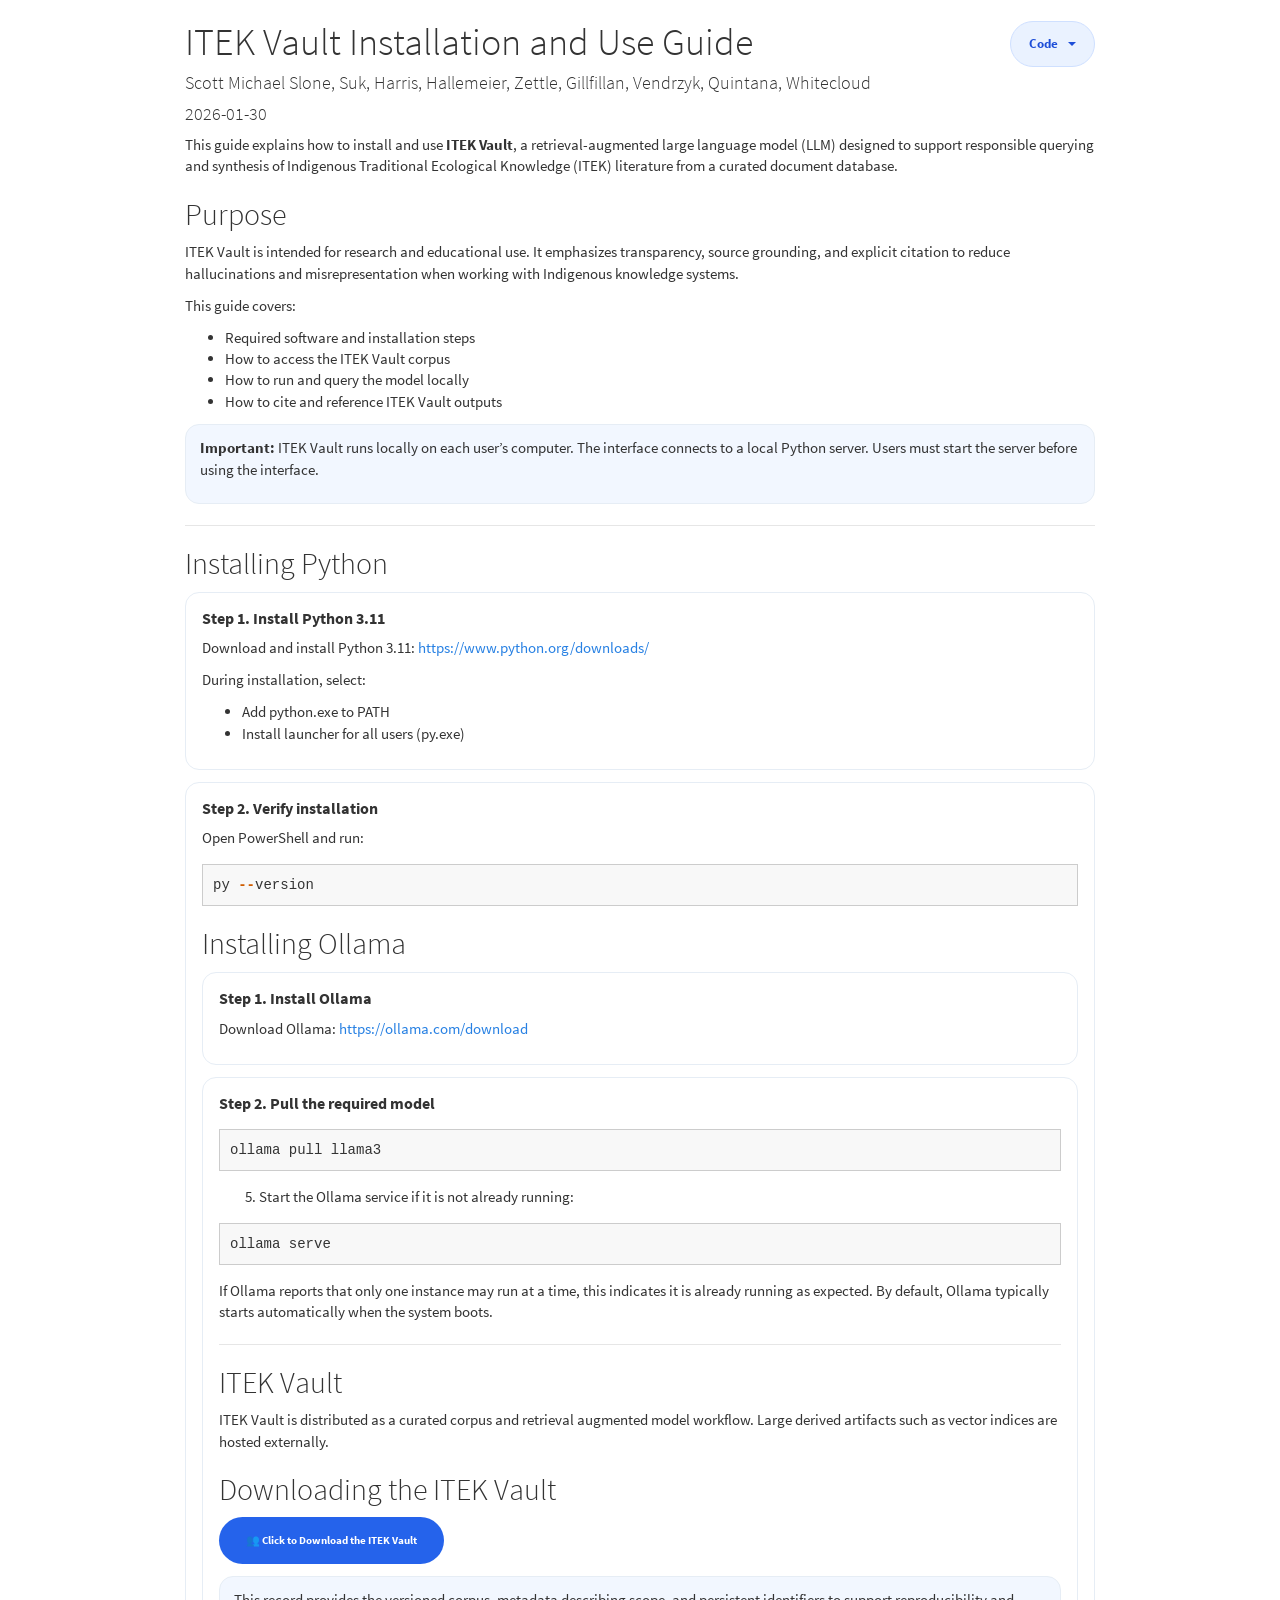
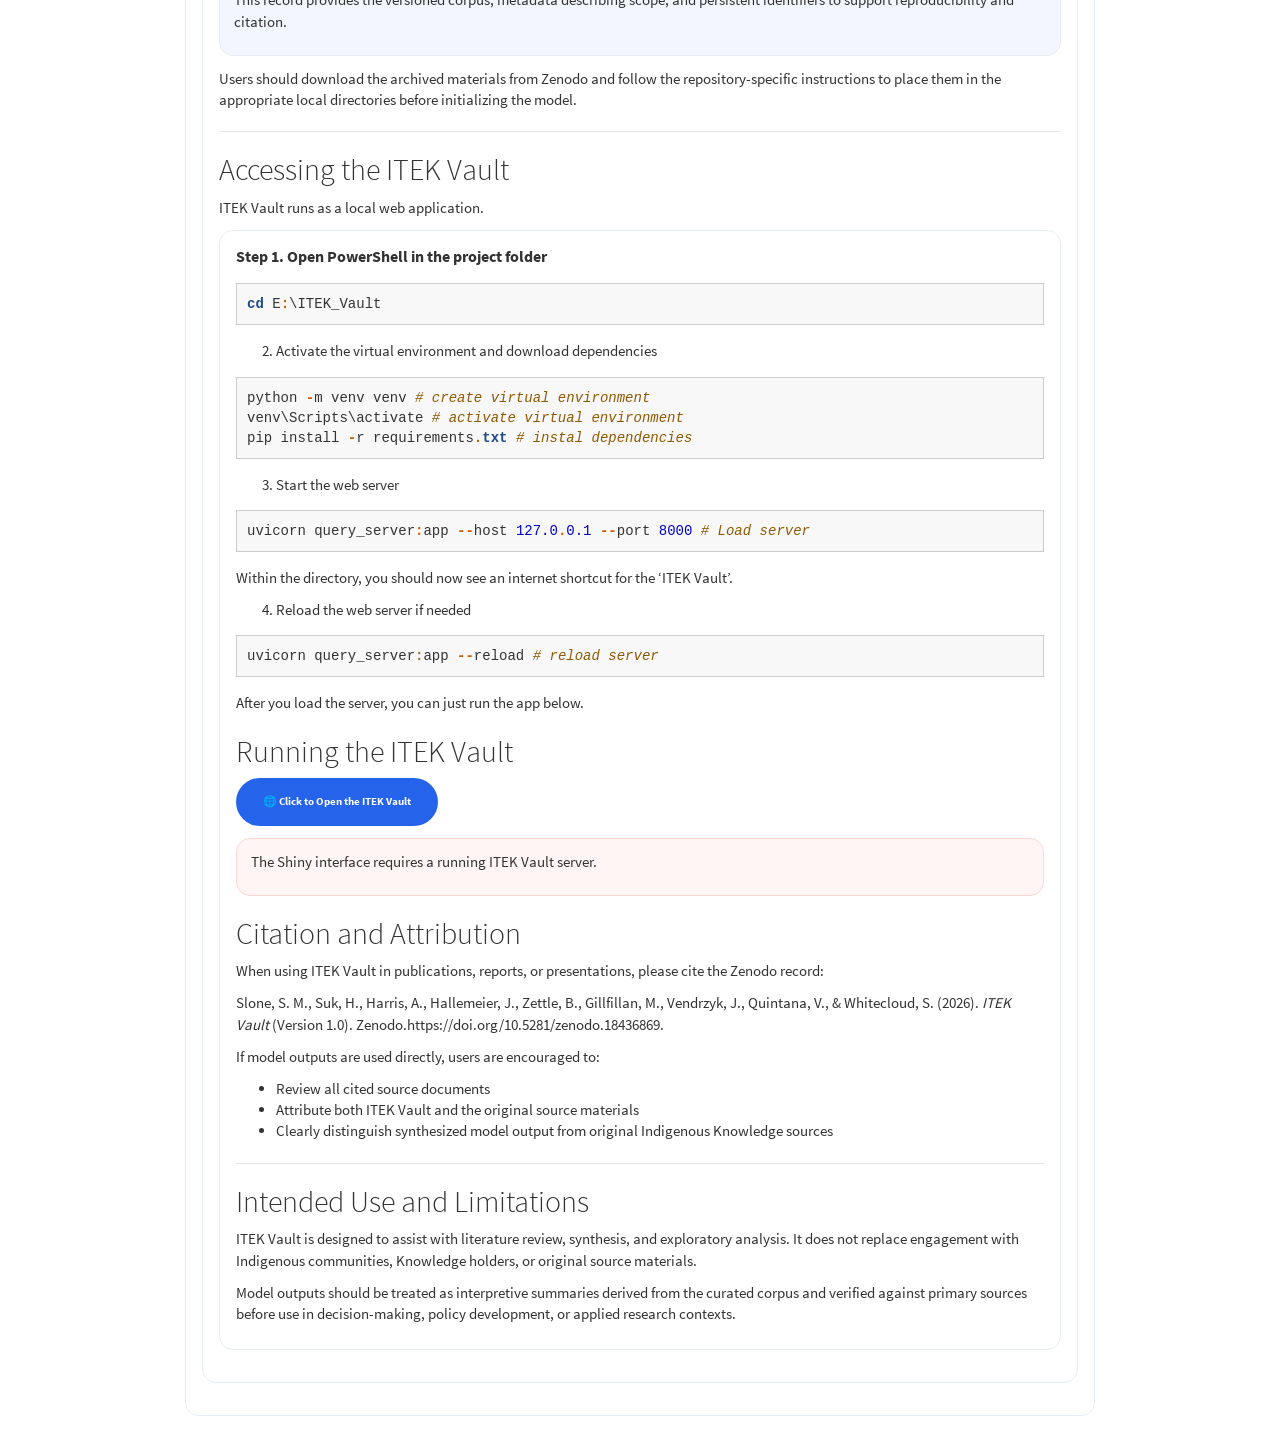
==== commit 66429b89: "Add files via upload" ====
--- a/index.html
+++ b/index.html
@@ -1954,9 +1954,7 @@
      text-decoration: none;
    "> 🌐 Click to Open the ITEK Vault </a></p>
 <div class="callout callout-warning">
-<p>The Shiny interface requires a running ITEK Vault server. If the
-Shiny app is configured to use a local server, you must start the server
-on your computer first.</p>
+<p>The Shiny interface requires a running ITEK Vault server.</p>
 </div>
 </div>
 <div id="citation-and-attribution" class="section level2">
--- a/style.css
+++ b/style.css
@@ -0,0 +1,71 @@
+.hero {
+  padding: 22px 26px;
+  border-radius: 18px;
+  background: #f7f9fc;
+  border: 1px solid #e6edf5;
+  margin-bottom: 18px;
+}
+.hero-title {
+  font-size: 34px;
+  font-weight: 800;
+  margin-bottom: 6px;
+}
+.hero-subtitle {
+  font-size: 16px;
+  color: #44546a;
+  margin-bottom: 14px;
+  max-width: 980px;
+}
+.hero-buttons {
+  display: flex;
+  flex-wrap: wrap;
+  gap: 10px;
+}
+.btn-primary, .btn-secondary {
+  display: inline-flex;
+  align-items: center;
+  gap: 10px;
+  padding: 12px 18px;
+  border-radius: 999px;
+  text-decoration: none !important;
+  font-weight: 700;
+}
+.btn-primary {
+  background: #2563eb;
+  color: #ffffff !important;
+}
+.btn-secondary {
+  background: #eaf2ff;
+  color: #1d4ed8 !important;
+  border: 1px solid #cfe0ff;
+}
+.steps {
+  display: grid;
+  grid-template-columns: 1fr;
+  gap: 12px;
+  margin: 12px 0 18px 0;
+}
+.step {
+  border: 1px solid #e6edf5;
+  border-radius: 14px;
+  padding: 14px 16px;
+  background: #ffffff;
+}
+.step-title {
+  font-size: 16px;
+  font-weight: 800;
+  margin-bottom: 8px;
+}
+.callout {
+  border-radius: 14px;
+  padding: 12px 14px;
+  margin: 12px 0;
+  border: 1px solid #e6edf5;
+}
+.callout-info { background: #f2f7ff; }
+.callout-note { background: #f7f7f7; }
+.callout-warning { background: #fff5f5; border-color: #ffd6d6; }
+.callout-cite { background: #fbfbfb; font-family: Georgia, serif; }
+pre code {
+  border-radius: 12px;
+}
